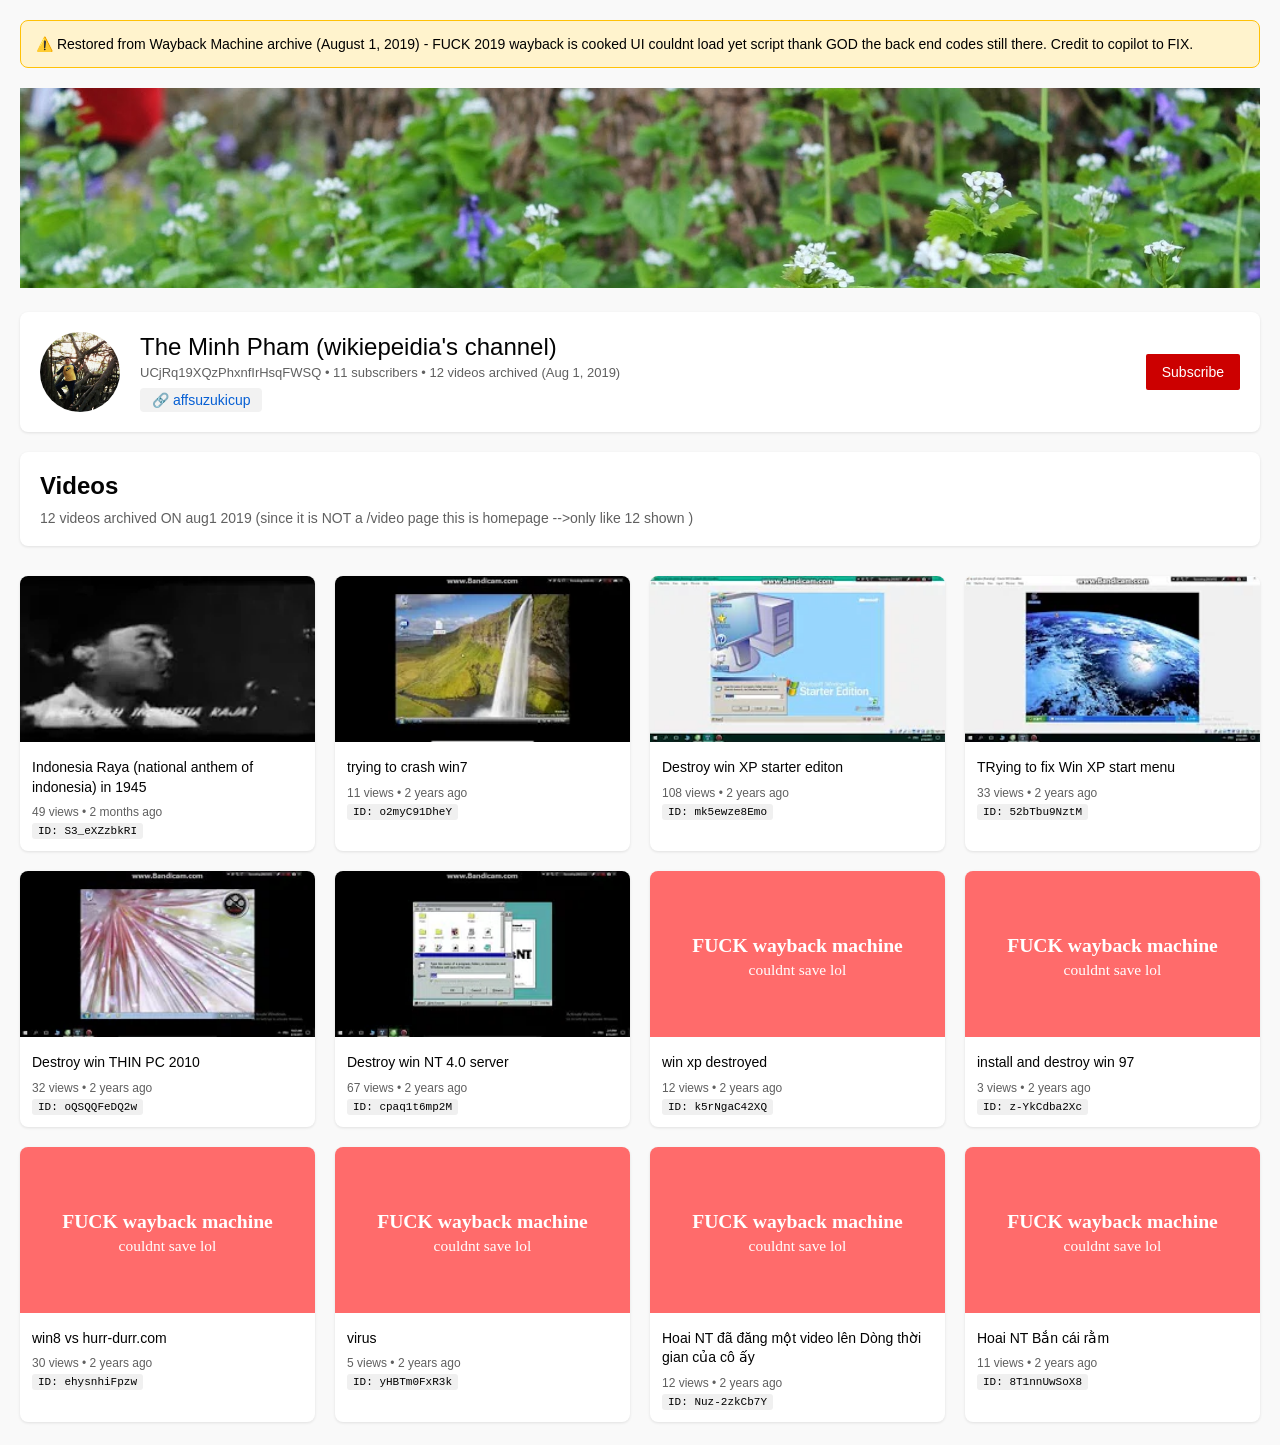
==== index.html @ 6a43271a "ARCHIVe my channel" ====
<!DOCTYPE html>
<html lang="en">

<head>
    <meta charset="UTF-8">
    <meta name="viewport" content="width=device-width, initial-scale=1.0">
    <title>The Minh Pham - Videos</title>
    <style>
        * {
            margin: 0;
            padding: 0;
            box-sizing: border-box;
        }

        body {
            font-family: 'Roboto', Arial, sans-serif;
            background-color: #f9f9f9;
            padding: 20px;
        }

        .header {
            background: #fff;
            padding: 20px;
            margin-bottom: 30px;
            border-radius: 8px;
            box-shadow: 0 1px 3px rgba(0, 0, 0, 0.1);
        }

        h1 {
            color: #030303;
            font-size: 24px;
            margin-bottom: 10px;
        }

        .info {
            color: #606060;
            font-size: 14px;
        }

        .videos-grid {
            display: grid;
            grid-template-columns: repeat(auto-fill, minmax(280px, 1fr));
            gap: 20px;
            max-width: 1800px;
        }

        .video-card {
            background: #fff;
            border-radius: 8px;
            overflow: hidden;
            box-shadow: 0 1px 3px rgba(0, 0, 0, 0.1);
            transition: transform 0.2s, box-shadow 0.2s;
            text-decoration: none;
            color: inherit;
            display: block;
        }

        .video-card:hover {
            transform: translateY(-4px);
            box-shadow: 0 4px 12px rgba(0, 0, 0, 0.15);
        }

        .thumbnail {
            width: 100%;
            aspect-ratio: 16/9;
            object-fit: cover;
            background: #f0f0f0;
        }

        .video-info {
            padding: 12px;
        }

        .video-title {
            font-size: 14px;
            font-weight: 500;
            color: #030303;
            margin-bottom: 8px;
            line-height: 1.4;
            display: -webkit-box;
            -webkit-line-clamp: 2;
            line-clamp: 2;
            -webkit-box-orient: vertical;
            overflow: hidden;
        }

        .video-meta {
            font-size: 12px;
            color: #606060;
        }

        .video-id {
            font-family: monospace;
            background: #f0f0f0;
            padding: 2px 6px;
            border-radius: 3px;
            font-size: 11px;
            display: inline-block;
            margin-top: 4px;
        }

        .restored-notice {
            background: #fff3cd;
            border: 1px solid #ffc107;
            padding: 15px;
            margin-bottom: 20px;
            border-radius: 8px;
            font-size: 14px;
        }

        .channel-banner {
            width: 100%;
            height: 200px;
            object-fit: cover;
            background: #e0e0e0;
            margin-bottom: 20px;
        }

        .channel-header {
            background: #fff;
            padding: 20px;
            margin-bottom: 20px;
            border-radius: 8px;
            box-shadow: 0 1px 3px rgba(0, 0, 0, 0.1);
            display: flex;
            align-items: center;
            gap: 20px;
        }

        .channel-avatar {
            width: 80px;
            height: 80px;
            border-radius: 50%;
            object-fit: cover;
            flex-shrink: 0;
        }

        .channel-info {
            flex: 1;
        }

        .channel-title {
            font-size: 24px;
            font-weight: 500;
            color: #030303;
            margin-bottom: 4px;
        }

        .channel-stats {
            color: #606060;
            font-size: 13px;
            margin-bottom: 8px;
        }

        .header-links {
            display: flex;
            gap: 12px;
            margin-top: 8px;
        }

        .header-link {
            color: #065fd4;
            text-decoration: none;
            font-size: 14px;
            font-weight: 500;
            padding: 4px 12px;
            background: #f2f2f2;
            border-radius: 4px;
            transition: background 0.2s;
        }

        .header-link:hover {
            background: #e5e5e5;
        }

        .subscribe-btn {
            background: #cc0000;
            color: white;
            border: none;
            padding: 10px 16px;
            border-radius: 2px;
            font-size: 14px;
            font-weight: 500;
            cursor: pointer;
            transition: background 0.2s;
            flex-shrink: 0;
        }

        .subscribe-btn:hover {
            background: #a80000;
        }

        @media (max-width: 768px) {
            .channel-header {
                flex-direction: column;
                align-items: flex-start;
            }

            .channel-banner {
                height: 100px;
            }

            .channel-avatar {
                width: 60px;
                height: 60px;
            }
        }
    </style>
    <script>
        function handleImageError(img, videoId) {
            // First fallback: try local images folder
            if (!img.dataset.triedLocal) {
                img.dataset.triedLocal = "true";
                img.src = "images/" + videoId + ".webp";
            } else {
                // Second fallback: show custom message
                img.src = "data:image/svg+xml,%3Csvg xmlns='http://www.w3.org/2000/svg' width='210' height='118'%3E%3Crect fill='%23ff6b6b' width='210' height='118'/%3E%3Ctext x='50%25' y='45%25' text-anchor='middle' dy='.3em' fill='white' font-weight='bold' font-size='14'%3EFUCK wayback machine%3C/text%3E%3Ctext x='50%25' y='60%25' text-anchor='middle' dy='.3em' fill='white' font-size='11'%3Ecouldnt save lol%3C/text%3E%3C/svg%3E";
            }
        }

        function handleBannerError(img) {
            // First fallback: try local photo folder
            if (!img.dataset.triedLocal) {
                img.dataset.triedLocal = "true";
                img.src = "images/big banner.jpg";
            } else if (!img.dataset.triedSecondLocal) {
                // Second fallback: try another local image
                img.dataset.triedSecondLocal = "true";
                img.src = "images/channels4_banner.jpg";
            } else {
                // Final fallback: hide banner
                img.style.display = 'none';
            }
        }

        function handleAvatarError(img) {
            // First fallback: try local favicon
            if (!img.dataset.triedLocal) {
                img.dataset.triedLocal = "true";
                img.src = "images/avatar.jpg";
            } else {
                // Second fallback: custom TP icon
                img.src = "data:image/svg+xml,%3Csvg xmlns='http://www.w3.org/2000/svg' width='80' height='80'%3E%3Crect fill='%23065fd4' width='80' height='80'/%3E%3Ctext x='50%25' y='50%25' text-anchor='middle' dy='.3em' fill='white' font-size='30' font-weight='bold'%3ETP%3C/text%3E%3C/svg%3E";
            }
        }
    </script>
</head>

<body>
    <div class="restored-notice">
        ⚠️ Restored from Wayback Machine archive (August 1, 2019) - FUCK 2019 wayback is cooked UI couldnt load yet
        script thank GOD the back end codes still there. Credit to copilot to FIX.
    </div>

    <!-- Channel Banner -->
    <img src="https://web.archive.org/web/20190801081144/https://yt3.ggpht.com/xvxUcl0QbY0bDn0hGd9I5rPdi3x2jSR_VJ6Xz92QYF99Jb4cys_6MP7HbysIWtqmYCe2fXUx9A=w2560-fcrop64=1,00005a57ffffa5a8-k-c0xffffffff-no-nd-rj"
        alt="Channel Banner" class="channel-banner" onerror="handleBannerError(this)">

    <!-- Channel Header -->
    <div class="channel-header">
        <img src="https://web.archive.org/web/20190801081144/https://yt3.ggpht.com/a/AGF-l79jeAtfo0l4ibN49RaYTy5CCcP3D6AbBgt9VQ=s288-c-k-c0xffffffff-no-rj-mo"
            alt="The Minh Pham" class="channel-avatar" onerror="handleAvatarError(this)">

        <div class="channel-info">
            <div class="channel-title">The Minh Pham (wikiepeidia's channel)</div>
            <div class="channel-stats">
                UCjRq19XQzPhxnfIrHsqFWSQ • 11 subscribers • 12 videos archived (Aug 1, 2019)
            </div>
            <div class="header-links">
                <a href="http://affsuzukicup.com" class="header-link" target="_blank" rel="noopener">🔗 affsuzukicup</a>
            </div>
        </div>

        <button class="subscribe-btn"
            onclick="if(confirm('This is an archived channel from 2019. Subscribe feature is not available.\n\nWould you like to subscribe to my main channel now?')){window.open('https://www.youtube.com/@wikiepeidia','_blank');}">
            Subscribe
        </button>
    </div>

    <div class="header">
        <h1>Videos</h1>
        <div class="info">
            12 videos archived ON aug1 2019 (since it is NOT a /video page this is homepage -->only like 12 shown )
        </div>
    </div>

    <div class="videos-grid">
        <a href="https://www.youtube.com/watch?v=S3_eXZzbkRI" class="video-card" target="_blank" rel="noopener">
            <img src="https://web.archive.org/web/20190801081144/https://i.ytimg.com/vi/S3_eXZzbkRI/hqdefault.jpg?sqp=-oaymwEZCPYBEIoBSFXyq4qpAwsIARUAAIhCGAFwAQ==&rs=AOn4CLDe87PcjytlBNFTPPZRhqmg0u_yBA"
                alt="Indonesia Raya (national anthem of indonesia) in 1945" class="thumbnail"
                onerror="handleImageError(this, 'S3_eXZzbkRI')">
            <div class="video-info">
                <div class="video-title">Indonesia Raya (national anthem of indonesia) in 1945</div>
                <div class="video-meta">
                    49 views • 2 months ago
                </div>
                <div class="video-id">ID: S3_eXZzbkRI</div>
            </div>
        </a>
        <a href="https://www.youtube.com/watch?v=o2myC91DheY" class="video-card" target="_blank" rel="noopener">
            <img src="https://web.archive.org/web/20190801081144/https://i.ytimg.com/vi/o2myC91DheY/hqdefault.jpg?sqp=-oaymwEZCPYBEIoBSFXyq4qpAwsIARUAAIhCGAFwAQ==&rs=AOn4CLAtP_VkkjEnt6TiVaERyw6RiyDBRw"
                alt="trying to crash win7" class="thumbnail" onerror="handleImageError(this, 'o2myC91DheY')">
            <div class="video-info">
                <div class="video-title">trying to crash win7</div>
                <div class="video-meta">
                    11 views • 2 years ago
                </div>
                <div class="video-id">ID: o2myC91DheY</div>
            </div>
        </a>
        <a href="https://www.youtube.com/watch?v=mk5ewze8Emo" class="video-card" target="_blank" rel="noopener">
            <img src="https://web.archive.org/web/20190801081144/https://i.ytimg.com/vi/mk5ewze8Emo/hqdefault.jpg?sqp=-oaymwEZCPYBEIoBSFXyq4qpAwsIARUAAIhCGAFwAQ==&rs=AOn4CLAb-V8wt2D_wa9aYcam84GCObgQ2Q"
                alt="Destroy win XP starter editon" class="thumbnail" onerror="handleImageError(this, 'mk5ewze8Emo')">
            <div class="video-info">
                <div class="video-title">Destroy win XP starter editon</div>
                <div class="video-meta">
                    108 views • 2 years ago
                </div>
                <div class="video-id">ID: mk5ewze8Emo</div>
            </div>
        </a>
        <a href="https://www.youtube.com/watch?v=52bTbu9NztM" class="video-card" target="_blank" rel="noopener">
            <img src="https://web.archive.org/web/20190801081144/https://i.ytimg.com/vi/52bTbu9NztM/hqdefault.jpg?sqp=-oaymwEZCPYBEIoBSFXyq4qpAwsIARUAAIhCGAFwAQ==&rs=AOn4CLAJuB7r7BBz-Uw7QHX5ybwR5fAShg"
                alt="TRying to fix Win XP start menu" class="thumbnail" onerror="handleImageError(this, '52bTbu9NztM')">
            <div class="video-info">
                <div class="video-title">TRying to fix Win XP start menu</div>
                <div class="video-meta">
                    33 views • 2 years ago
                </div>
                <div class="video-id">ID: 52bTbu9NztM</div>
            </div>
        </a>
        <a href="https://www.youtube.com/watch?v=oQSQQFeDQ2w" class="video-card" target="_blank" rel="noopener">
            <img src="https://web.archive.org/web/20190801081144/https://i.ytimg.com/vi/oQSQQFeDQ2w/hqdefault.jpg?sqp=-oaymwEZCPYBEIoBSFXyq4qpAwsIARUAAIhCGAFwAQ==&rs=AOn4CLAzsXeigBEaDkvhj9aLxvNTZsQMBw"
                alt="Destroy win THIN PC 2010" class="thumbnail" onerror="handleImageError(this, 'oQSQQFeDQ2w')">
            <div class="video-info">
                <div class="video-title">Destroy win THIN PC 2010</div>
                <div class="video-meta">
                    32 views • 2 years ago
                </div>
                <div class="video-id">ID: oQSQQFeDQ2w</div>
            </div>
        </a>
        <a href="https://www.youtube.com/watch?v=cpaq1t6mp2M" class="video-card" target="_blank" rel="noopener">
            <img src="https://web.archive.org/web/20190801081144/https://i.ytimg.com/vi/cpaq1t6mp2M/hqdefault.jpg?sqp=-oaymwEZCPYBEIoBSFXyq4qpAwsIARUAAIhCGAFwAQ==&rs=AOn4CLCJI-g3m7oSYXuwfCORBHXd6vctxg"
                alt="Destroy win NT 4.0 server" class="thumbnail" onerror="handleImageError(this, 'cpaq1t6mp2M')">
            <div class="video-info">
                <div class="video-title">Destroy win NT 4.0 server</div>
                <div class="video-meta">
                    67 views • 2 years ago
                </div>
                <div class="video-id">ID: cpaq1t6mp2M</div>
            </div>
        </a>
        <a href="https://www.youtube.com/watch?v=k5rNgaC42XQ" class="video-card" target="_blank" rel="noopener">
            <img src="https://web.archive.org/web/20190801081144/https://i.ytimg.com/vi/k5rNgaC42XQ/hqdefault.jpg?sqp=-oaymwEYCKgBEF5IVfKriqkDCwgBFQAAiEIYAXAB&rs=AOn4CLDF32oE232BSDYlJYI6yf5Kd7iaIQ"
                alt="win xp destroyed" class="thumbnail" onerror="handleImageError(this, 'k5rNgaC42XQ')">
            <div class="video-info">
                <div class="video-title">win xp destroyed</div>
                <div class="video-meta">
                    12 views • 2 years ago
                </div>
                <div class="video-id">ID: k5rNgaC42XQ</div>
            </div>
        </a>
        <a href="https://www.youtube.com/watch?v=z-YkCdba2Xc" class="video-card" target="_blank" rel="noopener">
            <img src="https://web.archive.org/web/20190801081144/https://i.ytimg.com/vi/z-YkCdba2Xc/hqdefault.jpg?sqp=-oaymwEYCKgBEF5IVfKriqkDCwgBFQAAiEIYAXAB&rs=AOn4CLDNzzP4lYyQrcDZ6eUeY8znLyBTuw"
                alt="install and destroy win 97" class="thumbnail" onerror="handleImageError(this, 'z-YkCdba2Xc')">
            <div class="video-info">
                <div class="video-title">install and destroy win 97</div>
                <div class="video-meta">
                    3 views • 2 years ago
                </div>
                <div class="video-id">ID: z-YkCdba2Xc</div>
            </div>
        </a>
        <a href="https://www.youtube.com/watch?v=ehysnhiFpzw" class="video-card" target="_blank" rel="noopener">
            <img src="https://web.archive.org/web/20190801081144/https://i.ytimg.com/vi/ehysnhiFpzw/hqdefault.jpg?sqp=-oaymwEYCKgBEF5IVfKriqkDCwgBFQAAiEIYAXAB&rs=AOn4CLAsej1vK5A_4Ybn-ZOi7qx1B3Svjg"
                alt="win8 vs hurr-durr.com" class="thumbnail" onerror="handleImageError(this, 'ehysnhiFpzw')">
            <div class="video-info">
                <div class="video-title">win8 vs hurr-durr.com</div>
                <div class="video-meta">
                    30 views • 2 years ago
                </div>
                <div class="video-id">ID: ehysnhiFpzw</div>
            </div>
        </a>
        <a href="https://www.youtube.com/watch?v=yHBTm0FxR3k" class="video-card" target="_blank" rel="noopener">
            <img src="https://web.archive.org/web/20190801081144/https://i.ytimg.com/vi/yHBTm0FxR3k/hqdefault.jpg?sqp=-oaymwEYCKgBEF5IVfKriqkDCwgBFQAAiEIYAXAB&rs=AOn4CLDEWYmNxb50nzJV12y1t0cwvzPoXQ"
                alt="virus" class="thumbnail" onerror="handleImageError(this, 'yHBTm0FxR3k')">
            <div class="video-info">
                <div class="video-title">virus</div>
                <div class="video-meta">
                    5 views • 2 years ago
                </div>
                <div class="video-id">ID: yHBTm0FxR3k</div>
            </div>
        </a>
        <a href="https://www.youtube.com/watch?v=Nuz-2zkCb7Y" class="video-card" target="_blank" rel="noopener">
            <img src="https://web.archive.org/web/20190801081144/https://i.ytimg.com/vi/Nuz-2zkCb7Y/hqdefault.jpg?sqp=-oaymwEYCKgBEF5IVfKriqkDCwgBFQAAiEIYAXAB&rs=AOn4CLDZtGzzAh3WpkTOVQamvRAHU1azdQ"
                alt="Hoai NT   đã đăng một video lên Dòng thời gian của cô ấy" class="thumbnail"
                onerror="handleImageError(this, 'Nuz-2zkCb7Y')">
            <div class="video-info">
                <div class="video-title">Hoai NT đã đăng một video lên Dòng thời gian của cô ấy</div>
                <div class="video-meta">
                    12 views • 2 years ago
                </div>
                <div class="video-id">ID: Nuz-2zkCb7Y</div>
            </div>
        </a>
        <a href="https://www.youtube.com/watch?v=8T1nnUwSoX8" class="video-card" target="_blank" rel="noopener">
            <img src="https://web.archive.org/web/20190801081144/https://i.ytimg.com/vi/8T1nnUwSoX8/hqdefault.jpg?sqp=-oaymwEYCKgBEF5IVfKriqkDCwgBFQAAiEIYAXAB&rs=AOn4CLD3LDfzfp3o1CfORUG19wB6YR0JYA"
                alt="Hoai NT   Bắn cái rằm" class="thumbnail" onerror="handleImageError(this, '8T1nnUwSoX8')">
            <div class="video-info">
                <div class="video-title">Hoai NT Bắn cái rằm</div>
                <div class="video-meta">
                    11 views • 2 years ago
                </div>
                <div class="video-id">ID: 8T1nnUwSoX8</div>
            </div>
        </a>
    </div>
</body>

</html>
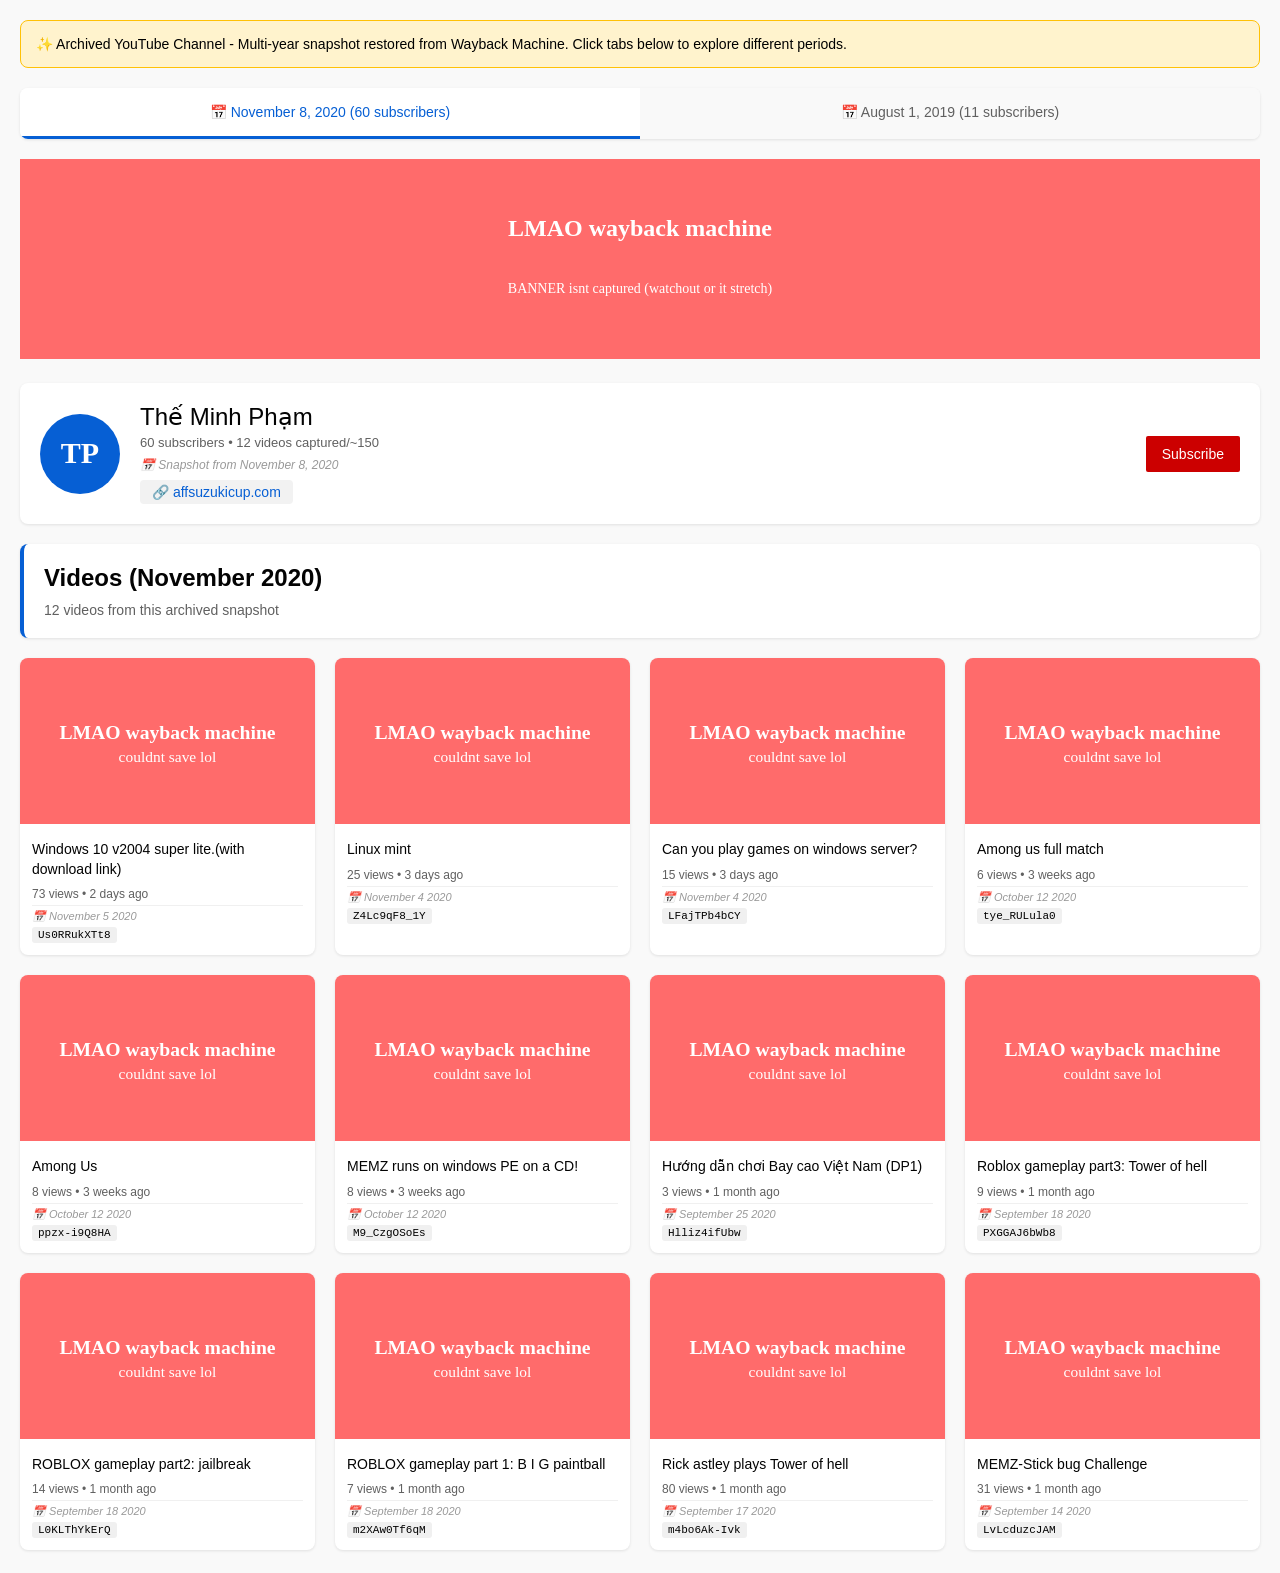
==== commit 43f62b65: "NEWASS!" ====
--- a/index.html
+++ b/index.html
@@ -89,6 +89,15 @@
             color: #606060;
         }
 
+        .video-estimated-date {
+            font-size: 11px;
+            color: #999;
+            font-style: italic;
+            margin-top: 4px;
+            padding-top: 4px;
+            border-top: 1px solid #f0f0f0;
+        }
+
         .video-id {
             font-family: monospace;
             background: #f0f0f0;
@@ -190,6 +199,77 @@
             background: #a80000;
         }
 
+        .archive-date {
+            color: #999;
+            font-size: 12px;
+            font-style: italic;
+            margin-top: 4px;
+        }
+
+        .section-tabs {
+            display: flex;
+            gap: 0;
+            margin-bottom: 20px;
+            background: #fff;
+            border-radius: 8px;
+            overflow: hidden;
+            box-shadow: 0 1px 3px rgba(0, 0, 0, 0.1);
+        }
+
+        .section-tab {
+            flex: 1;
+            padding: 16px;
+            text-align: center;
+            font-size: 14px;
+            font-weight: 500;
+            color: #606060;
+            background: #f9f9f9;
+            border: none;
+            cursor: pointer;
+            transition: all 0.3s;
+            border-bottom: 3px solid transparent;
+        }
+
+        .section-tab.active {
+            color: #065fd4;
+            background: #fff;
+            border-bottom: 3px solid #065fd4;
+        }
+
+        .section-tab:hover {
+            background: #f0f0f0;
+        }
+
+        .section-content {
+            display: none;
+        }
+
+        .section-content.active {
+            display: block;
+            animation: fadeIn 0.3s;
+        }
+
+        @keyframes fadeIn {
+            from {
+                opacity: 0;
+                transform: translateY(10px);
+            }
+
+            to {
+                opacity: 1;
+                transform: translateY(0);
+            }
+        }
+
+        .section-header {
+            background: #fff;
+            padding: 20px;
+            margin-bottom: 20px;
+            border-radius: 8px;
+            box-shadow: 0 1px 3px rgba(0, 0, 0, 0.1);
+            border-left: 4px solid #065fd4;
+        }
+
         @media (max-width: 768px) {
             .channel-header {
                 flex-direction: column;
@@ -203,6 +283,20 @@
             .channel-avatar {
                 width: 60px;
                 height: 60px;
+            }
+
+            .section-tabs {
+                flex-direction: column;
+            }
+
+            .section-tab {
+                border-bottom: none;
+                border-left: 3px solid transparent;
+            }
+
+            .section-tab.active {
+                border-bottom: none;
+                border-left: 3px solid #065fd4;
             }
         }
     </style>
@@ -212,9 +306,13 @@
             if (!img.dataset.triedLocal) {
                 img.dataset.triedLocal = "true";
                 img.src = "images/" + videoId + ".webp";
+            } else if (!img.dataset.triedPhotoFolder) {
+                // Second fallback: try photo folder
+                img.dataset.triedPhotoFolder = "true";
+                img.src = "photo/" + videoId + ".jpg";
             } else {
-                // Second fallback: show custom message
-                img.src = "data:image/svg+xml,%3Csvg xmlns='http://www.w3.org/2000/svg' width='210' height='118'%3E%3Crect fill='%23ff6b6b' width='210' height='118'/%3E%3Ctext x='50%25' y='45%25' text-anchor='middle' dy='.3em' fill='white' font-weight='bold' font-size='14'%3EFUCK wayback machine%3C/text%3E%3Ctext x='50%25' y='60%25' text-anchor='middle' dy='.3em' fill='white' font-size='11'%3Ecouldnt save lol%3C/text%3E%3C/svg%3E";
+                // Third fallback: show custom message
+                img.src = "data:image/svg+xml,%3Csvg xmlns='http://www.w3.org/2000/svg' width='210' height='118'%3E%3Crect fill='%23ff6b6b' width='210' height='118'/%3E%3Ctext x='50%25' y='45%25' text-anchor='middle' dy='.3em' fill='white' font-weight='bold' font-size='14'%3ELMAO wayback machine%3C/text%3E%3Ctext x='50%25' y='60%25' text-anchor='middle' dy='.3em' fill='white' font-size='11'%3Ecouldnt save lol%3C/text%3E%3C/svg%3E";
             }
         }
 
@@ -222,203 +320,466 @@
             // First fallback: try local photo folder
             if (!img.dataset.triedLocal) {
                 img.dataset.triedLocal = "true";
-                img.src = "images/big banner.jpg";
+                img.src = "photo/PhotoGrid_1580030426532.jpg";
             } else if (!img.dataset.triedSecondLocal) {
                 // Second fallback: try another local image
                 img.dataset.triedSecondLocal = "true";
-                img.src = "images/channels4_banner.jpg";
+                img.src = "photo/RobloxScreenShot20250121_141949984.png";
             } else {
                 // Final fallback: hide banner
                 img.style.display = 'none';
             }
         }
 
-        function handleAvatarError(img) {
-            // First fallback: try local favicon
+        function handleAvatarError(img, fallbackPath) {
+            // First fallback: try specified fallback path
             if (!img.dataset.triedLocal) {
                 img.dataset.triedLocal = "true";
-                img.src = "images/avatar.jpg";
+                img.src = fallbackPath || "photo/favicon.ico";
             } else {
                 // Second fallback: custom TP icon
                 img.src = "data:image/svg+xml,%3Csvg xmlns='http://www.w3.org/2000/svg' width='80' height='80'%3E%3Crect fill='%23065fd4' width='80' height='80'/%3E%3Ctext x='50%25' y='50%25' text-anchor='middle' dy='.3em' fill='white' font-size='30' font-weight='bold'%3ETP%3C/text%3E%3C/svg%3E";
             }
         }
+
+        function switchSection(sectionName) {
+            // Hide all sections
+            const sections = document.querySelectorAll('.section-content');
+            sections.forEach(s => s.classList.remove('active'));
+
+            // Remove active from all tabs
+            const tabs = document.querySelectorAll('.section-tab');
+            tabs.forEach(t => t.classList.remove('active'));
+
+            // Show selected section
+            const section = document.getElementById(sectionName);
+            if (section) {
+                section.classList.add('active');
+            }
+
+            // Mark tab as active
+            const tab = document.querySelector(`[data-section="${sectionName}"]`);
+            if (tab) {
+                tab.classList.add('active');
+            }
+
+            // Save preference
+            localStorage.setItem('selectedSection', sectionName);
+        }
+
+        // Initialize on page load
+        document.addEventListener('DOMContentLoaded', function () {
+            const saved = localStorage.getItem('selectedSection') || '2020';
+            switchSection(saved);
+        });
+
+        function handleVideoClick(e) {
+            e.preventDefault();
+
+            // Get the video ID from the parent card's video-id element
+            const videoCard = e.target.closest('.video-card');
+            const videoIdElement = videoCard.querySelector('.video-id');
+            const videoId = videoIdElement ? videoIdElement.textContent.trim().replace(/^ID:\s*/, '') : '';
+
+            // Remade videos mapping
+            const remadeVideos = {
+                'Us0RRukXTt8': 'https://youtu.be/zNa4fspDVIY',
+                'Z4Lc9qF8_1Y': 'https://youtu.be/y8gjr5AUDLg',
+                'LFajTPb4bCY': 'https://youtu.be/3U2h8a2jKrU',
+                'M9_CzgOSoEs': 'https://youtu.be/GwaCnirgHP0',
+                'm4bo6Ak-Ivk': 'https://youtu.be/Oq9DNc8KbOQ',
+                'tye_RULula0': 'https://youtu.be/UKEDLzXpMfQ',
+            };
+
+            // Archived videos mapping
+            const archivedVideos = {
+                'PXGGAJ6bWb8': 'https://youtu.be/nLwKkjmJqr4',
+                'L0KLThYkErQ': 'https://youtu.be/2zv-8GLCRg0'
+            };
+
+            // Wikipedia ripped videos mapping
+            const wikipediaRipped = {
+                'S3_eXZzbkRI': 'https://vi.wikipedia.org/wiki/T%E1%BA%ADp_tin:Indonesia_Raya_1945.ogv'
+            };
+
+            // Scratch project videos mapping
+            const scratchProjects = {
+                'Hlliz4ifUbw': 'https://scratch.mit.edu/projects/427351485/'
+            };
+
+            // Check if this is a Wikipedia ripped video
+            if (wikipediaRipped[videoId]) {
+                if (confirm('📚 This video is RIPPED of Wikipedia lmao!\n\nWould you like to watch it?')) {
+                    window.open(wikipediaRipped[videoId], '_blank');
+                }
+            } else if (scratchProjects[videoId]) {
+                // Check if this is a Scratch project
+                if (confirm('🎮 This video is not archived, but the project is online on Scratch!\n\nWould you like to test it?')) {
+                    window.open(scratchProjects[videoId], '_blank');
+                }
+            } else if (archivedVideos[videoId]) {
+                // Check if this video is archived
+                if (confirm('📺 This video IS ARCHIVED!\n\nWould you like to watch it?')) {
+                    window.open(archivedVideos[videoId], '_blank');
+                }
+            } else if (remadeVideos[videoId]) {
+                // Check if this video has a remake
+                if (confirm('✅ This video is REMADE!\n\nWould you like to watch it?')) {
+                    window.open(remadeVideos[videoId], '_blank');
+                }
+            } else {
+                // Default message for non-remade videos
+                if (confirm('🚫 This video is NOT ARCHIVED\n\nWould you like to see possible remakes in my REMAKE-OLD-VID channel?')) {
+                    window.open('https://www.youtube.com/@ptm2409temp', '_blank');
+                }
+            }
+            return false;
+        }
     </script>
 </head>
 
 <body>
     <div class="restored-notice">
-        ⚠️ Restored from Wayback Machine archive (August 1, 2019) - FUCK 2019 wayback is cooked UI couldnt load yet
-        script thank GOD the back end codes still there. Credit to copilot to FIX.
+        ✨ Archived YouTube Channel - Multi-year snapshot restored from Wayback Machine. Click tabs below to explore
+        different periods.
     </div>
 
-    <!-- Channel Banner -->
-    <img src="https://web.archive.org/web/20190801081144/https://yt3.ggpht.com/xvxUcl0QbY0bDn0hGd9I5rPdi3x2jSR_VJ6Xz92QYF99Jb4cys_6MP7HbysIWtqmYCe2fXUx9A=w2560-fcrop64=1,00005a57ffffa5a8-k-c0xffffffff-no-nd-rj"
-        alt="Channel Banner" class="channel-banner" onerror="handleBannerError(this)">
-
-    <!-- Channel Header -->
-    <div class="channel-header">
-        <img src="https://web.archive.org/web/20190801081144/https://yt3.ggpht.com/a/AGF-l79jeAtfo0l4ibN49RaYTy5CCcP3D6AbBgt9VQ=s288-c-k-c0xffffffff-no-rj-mo"
-            alt="The Minh Pham" class="channel-avatar" onerror="handleAvatarError(this)">
-
-        <div class="channel-info">
-            <div class="channel-title">The Minh Pham (wikiepeidia's channel)</div>
-            <div class="channel-stats">
-                UCjRq19XQzPhxnfIrHsqFWSQ • 11 subscribers • 12 videos archived (Aug 1, 2019)
-            </div>
-            <div class="header-links">
-                <a href="http://affsuzukicup.com" class="header-link" target="_blank" rel="noopener">🔗 affsuzukicup</a>
-            </div>
-        </div>
-
-        <button class="subscribe-btn"
-            onclick="if(confirm('This is an archived channel from 2019. Subscribe feature is not available.\n\nWould you like to subscribe to my main channel now?')){window.open('https://www.youtube.com/@wikiepeidia','_blank');}">
-            Subscribe
+    <!-- Section Tabs -->
+    <div class="section-tabs">
+        <button class="section-tab active" data-section="2020" onclick="switchSection('2020')">
+            📅 November 8, 2020 (60 subscribers)
+        </button>
+        <button class="section-tab" data-section="2019" onclick="switchSection('2019')">
+            📅 August 1, 2019 (11 subscribers)
         </button>
     </div>
 
-    <div class="header">
-        <h1>Videos</h1>
-        <div class="info">
-            12 videos archived ON aug1 2019 (since it is NOT a /video page this is homepage -->only like 12 shown )
+    <!-- 2020 SECTION -->
+    <div id="2020" class="section-content active">
+        <!-- Channel Banner -->
+        <img src="data:image/svg+xml,%3Csvg xmlns='http://www.w3.org/2000/svg' width='1280' height='200'%3E%3Crect fill='%23ff6b6b' width='1280' height='200'/%3E%3Ctext x='50%25' y='35%25' text-anchor='middle' dy='.3em' fill='white' font-weight='bold' font-size='24'%3ELMAO wayback machine%3C/text%3E%3Ctext x='50%25' y='65%25' text-anchor='middle' dy='.3em' fill='white' font-size='14'%3EBANNER isnt captured (watchout or it stretch)%3C/text%3E%3C/svg%3E"
+            alt="Channel Banner 2020" class="channel-banner" onerror="handleBannerError(this)">
+
+        <!-- Channel Header -->
+        <div class="channel-header">
+            <img src="https://web.archive.org/web/20240414084945/https://yt3.ggpht.com/a/AATXAJwoEwhs652KftmSGKJRZlWGNX9T6MlzTXoWbsb-=s88-c-k-c0x00ffffff-no-rj"
+                alt="Thế Minh Phạm" class="channel-avatar"
+                onerror="handleAvatarError(this, 'photo/nov82020avatar.jpg')">
+
+            <div class="channel-info">
+                <div class="channel-title">Thế Minh Phạm</div>
+                <div class="channel-stats">
+                    60 subscribers • 12 videos captured/~150
+                </div>
+                <div class="archive-date">📅 Snapshot from November 8, 2020</div>
+                <div class="header-links">
+                    <a href="http://affsuzukicup.com" class="header-link" target="_blank" rel="noopener">🔗
+                        affsuzukicup.com</a>
+                </div>
+            </div>
+
+            <button class="subscribe-btn"
+                onclick="if(confirm('This is an archived channel from 2020. Subscribe feature is not available.\n\nWould you like to subscribe to the main channel?')){window.open('https://www.youtube.com/@wikiepeidia','_blank');}">
+                Subscribe
+            </button>
+        </div>
+
+        <div class="section-header">
+            <h1>Videos (November 2020)</h1>
+            <div class="info">12 videos from this archived snapshot</div>
+        </div>
+
+        <div class="videos-grid">
+            <a href="#" class="video-card" onclick="return handleVideoClick(event)">
+                <img src="data:image/svg+xml,%3Csvg xmlns='http://www.w3.org/2000/svg' width='210' height='118'%3E%3Crect fill='%23ff6b6b' width='210' height='118'/%3E%3Ctext x='50%25' y='45%25' text-anchor='middle' dy='.3em' fill='white' font-weight='bold' font-size='14'%3ELMAO wayback machine%3C/text%3E%3Ctext x='50%25' y='60%25' text-anchor='middle' dy='.3em' fill='white' font-size='11'%3Ecouldnt save lol%3C/text%3E%3C/svg%3E"
+                    alt="Windows 10 v2004 super lite" class="thumbnail" onerror="handleImageError(this, 'Us0RRukXTt8')">
+                <div class="video-info">
+                    <div class="video-title">Windows 10 v2004 super lite.(with download link)</div>
+                    <div class="video-meta">73 views • 2 days ago</div>
+                    <div class="video-estimated-date">📅 November 5 2020</div>
+                    <div class="video-id">Us0RRukXTt8</div>
+                </div>
+            </a>
+            <a href="#" class="video-card" onclick="return handleVideoClick(event)">
+                <img src="data:image/svg+xml,%3Csvg xmlns='http://www.w3.org/2000/svg' width='210' height='118'%3E%3Crect fill='%23ff6b6b' width='210' height='118'/%3E%3Ctext x='50%25' y='45%25' text-anchor='middle' dy='.3em' fill='white' font-weight='bold' font-size='14'%3ELMAO wayback machine%3C/text%3E%3Ctext x='50%25' y='60%25' text-anchor='middle' dy='.3em' fill='white' font-size='11'%3Ecouldnt save lol%3C/text%3E%3C/svg%3E"
+                    alt="Linux mint" class="thumbnail" onerror="handleImageError(this, 'Z4Lc9qF8_1Y')">
+                <div class="video-info">
+                    <div class="video-title">Linux mint</div>
+                    <div class="video-meta">25 views • 3 days ago</div>
+                    <div class="video-estimated-date">📅 November 4 2020</div>
+                    <div class="video-id">Z4Lc9qF8_1Y</div>
+                </div>
+            </a>
+            <a href="#" class="video-card" onclick="return handleVideoClick(event)">
+                <img src="data:image/svg+xml,%3Csvg xmlns='http://www.w3.org/2000/svg' width='210' height='118'%3E%3Crect fill='%23ff6b6b' width='210' height='118'/%3E%3Ctext x='50%25' y='45%25' text-anchor='middle' dy='.3em' fill='white' font-weight='bold' font-size='14'%3ELMAO wayback machine%3C/text%3E%3Ctext x='50%25' y='60%25' text-anchor='middle' dy='.3em' fill='white' font-size='11'%3Ecouldnt save lol%3C/text%3E%3C/svg%3E"
+                    alt="Can you play games on windows server?" class="thumbnail"
+                    onerror="handleImageError(this, 'LFajTPb4bCY')">
+                <div class="video-info">
+                    <div class="video-title">Can you play games on windows server?</div>
+                    <div class="video-meta">15 views • 3 days ago</div>
+                    <div class="video-estimated-date">📅 November 4 2020</div>
+                    <div class="video-id">LFajTPb4bCY</div>
+                </div>
+            </a>
+            <a href="#" class="video-card" onclick="return handleVideoClick(event)">
+                <img src="data:image/svg+xml,%3Csvg xmlns='http://www.w3.org/2000/svg' width='210' height='118'%3E%3Crect fill='%23ff6b6b' width='210' height='118'/%3E%3Ctext x='50%25' y='45%25' text-anchor='middle' dy='.3em' fill='white' font-weight='bold' font-size='14'%3ELMAO wayback machine%3C/text%3E%3Ctext x='50%25' y='60%25' text-anchor='middle' dy='.3em' fill='white' font-size='11'%3Ecouldnt save lol%3C/text%3E%3C/svg%3E"
+                    alt="Among us full match" class="thumbnail" onerror="handleImageError(this, 'tye_RULula0')">
+                <div class="video-info">
+                    <div class="video-title">Among us full match</div>
+                    <div class="video-meta">6 views • 3 weeks ago</div>
+                    <div class="video-estimated-date">📅 October 12 2020</div>
+                    <div class="video-id">tye_RULula0</div>
+                </div>
+            </a>
+            <a href="#" class="video-card" onclick="return handleVideoClick(event)">
+                <img src="data:image/svg+xml,%3Csvg xmlns='http://www.w3.org/2000/svg' width='210' height='118'%3E%3Crect fill='%23ff6b6b' width='210' height='118'/%3E%3Ctext x='50%25' y='45%25' text-anchor='middle' dy='.3em' fill='white' font-weight='bold' font-size='14'%3ELMAO wayback machine%3C/text%3E%3Ctext x='50%25' y='60%25' text-anchor='middle' dy='.3em' fill='white' font-size='11'%3Ecouldnt save lol%3C/text%3E%3C/svg%3E"
+                    alt="Among Us" class="thumbnail" onerror="handleImageError(this, 'ppzx-i9Q8HA')">
+                <div class="video-info">
+                    <div class="video-title">Among Us</div>
+                    <div class="video-meta">8 views • 3 weeks ago</div>
+                    <div class="video-estimated-date">📅 October 12 2020</div>
+                    <div class="video-id">ppzx-i9Q8HA</div>
+                </div>
+            </a>
+            <a href="#" class="video-card" onclick="return handleVideoClick(event)">
+                <img src="data:image/svg+xml,%3Csvg xmlns='http://www.w3.org/2000/svg' width='210' height='118'%3E%3Crect fill='%23ff6b6b' width='210' height='118'/%3E%3Ctext x='50%25' y='45%25' text-anchor='middle' dy='.3em' fill='white' font-weight='bold' font-size='14'%3ELMAO wayback machine%3C/text%3E%3Ctext x='50%25' y='60%25' text-anchor='middle' dy='.3em' fill='white' font-size='11'%3Ecouldnt save lol%3C/text%3E%3C/svg%3E"
+                    alt="MEMZ runs on windows PE on a CD!" class="thumbnail"
+                    onerror="handleImageError(this, 'M9_CzgOSoEs')">
+                <div class="video-info">
+                    <div class="video-title">MEMZ runs on windows PE on a CD!</div>
+                    <div class="video-meta">8 views • 3 weeks ago</div>
+                    <div class="video-estimated-date">📅 October 12 2020</div>
+                    <div class="video-id">M9_CzgOSoEs</div>
+                </div>
+            </a>
+            <a href="#" class="video-card" onclick="return handleVideoClick(event)">
+                <img src="data:image/svg+xml,%3Csvg xmlns='http://www.w3.org/2000/svg' width='210' height='118'%3E%3Crect fill='%23ff6b6b' width='210' height='118'/%3E%3Ctext x='50%25' y='45%25' text-anchor='middle' dy='.3em' fill='white' font-weight='bold' font-size='14'%3ELMAO wayback machine%3C/text%3E%3Ctext x='50%25' y='60%25' text-anchor='middle' dy='.3em' fill='white' font-size='11'%3Ecouldnt save lol%3C/text%3E%3C/svg%3E"
+                    alt="Hướng dẫn chơi Bay cao Việt Nam (DP1)" class="thumbnail"
+                    onerror="handleImageError(this, 'Hlliz4ifUbw')">
+                <div class="video-info">
+                    <div class="video-title">Hướng dẫn chơi Bay cao Việt Nam (DP1)</div>
+                    <div class="video-meta">3 views • 1 month ago</div>
+                    <div class="video-estimated-date">📅 September 25 2020</div>
+                    <div class="video-id">Hlliz4ifUbw</div>
+                </div>
+            </a>
+            <a href="#" class="video-card" onclick="return handleVideoClick(event)">
+                <img src="data:image/svg+xml,%3Csvg xmlns='http://www.w3.org/2000/svg' width='210' height='118'%3E%3Crect fill='%23ff6b6b' width='210' height='118'/%3E%3Ctext x='50%25' y='45%25' text-anchor='middle' dy='.3em' fill='white' font-weight='bold' font-size='14'%3ELMAO wayback machine%3C/text%3E%3Ctext x='50%25' y='60%25' text-anchor='middle' dy='.3em' fill='white' font-size='11'%3Ecouldnt save lol%3C/text%3E%3C/svg%3E"
+                    alt="Roblox gameplay part3: Tower of hell" class="thumbnail"
+                    onerror="handleImageError(this, 'PXGGAJ6bWb8')">
+                <div class="video-info">
+                    <div class="video-title">Roblox gameplay part3: Tower of hell</div>
+                    <div class="video-meta">9 views • 1 month ago</div>
+                    <div class="video-estimated-date">📅 September 18 2020</div>
+                    <div class="video-id">PXGGAJ6bWb8</div>
+                </div>
+            </a>
+            <a href="#" class="video-card" onclick="return handleVideoClick(event)">
+                <img src="data:image/svg+xml,%3Csvg xmlns='http://www.w3.org/2000/svg' width='210' height='118'%3E%3Crect fill='%23ff6b6b' width='210' height='118'/%3E%3Ctext x='50%25' y='45%25' text-anchor='middle' dy='.3em' fill='white' font-weight='bold' font-size='14'%3ELMAO wayback machine%3C/text%3E%3Ctext x='50%25' y='60%25' text-anchor='middle' dy='.3em' fill='white' font-size='11'%3Ecouldnt save lol%3C/text%3E%3C/svg%3E"
+                    alt="ROBLOX gameplay part2: jailbreak" class="thumbnail"
+                    onerror="handleImageError(this, 'L0KLThYkErQ')">
+                <div class="video-info">
+                    <div class="video-title">ROBLOX gameplay part2: jailbreak</div>
+                    <div class="video-meta">14 views • 1 month ago</div>
+                    <div class="video-estimated-date">📅 September 18 2020</div>
+                    <div class="video-id">L0KLThYkErQ</div>
+                </div>
+            </a>
+            <a href="#" class="video-card" onclick="return handleVideoClick(event)">
+                <img src="data:image/svg+xml,%3Csvg xmlns='http://www.w3.org/2000/svg' width='210' height='118'%3E%3Crect fill='%23ff6b6b' width='210' height='118'/%3E%3Ctext x='50%25' y='45%25' text-anchor='middle' dy='.3em' fill='white' font-weight='bold' font-size='14'%3ELMAO wayback machine%3C/text%3E%3Ctext x='50%25' y='60%25' text-anchor='middle' dy='.3em' fill='white' font-size='11'%3Ecouldnt save lol%3C/text%3E%3C/svg%3E"
+                    alt="ROBLOX gameplay part 1: B I G paintball" class="thumbnail"
+                    onerror="handleImageError(this, 'm2XAw0Tf6qM')">
+                <div class="video-info">
+                    <div class="video-title">ROBLOX gameplay part 1: B I G paintball</div>
+                    <div class="video-meta">7 views • 1 month ago</div>
+                    <div class="video-estimated-date">📅 September 18 2020</div>
+                    <div class="video-id">m2XAw0Tf6qM</div>
+                </div>
+            </a>
+            <a href="#" class="video-card" onclick="return handleVideoClick(event)">
+                <img src="data:image/svg+xml,%3Csvg xmlns='http://www.w3.org/2000/svg' width='210' height='118'%3E%3Crect fill='%23ff6b6b' width='210' height='118'/%3E%3Ctext x='50%25' y='45%25' text-anchor='middle' dy='.3em' fill='white' font-weight='bold' font-size='14'%3ELMAO wayback machine%3C/text%3E%3Ctext x='50%25' y='60%25' text-anchor='middle' dy='.3em' fill='white' font-size='11'%3Ecouldnt save lol%3C/text%3E%3C/svg%3E"
+                    alt="Rick astley plays Tower of hell" class="thumbnail"
+                    onerror="handleImageError(this, 'm4bo6Ak-Ivk')">
+                <div class="video-info">
+                    <div class="video-title">Rick astley plays Tower of hell</div>
+                    <div class="video-meta">80 views • 1 month ago</div>
+                    <div class="video-estimated-date">📅 September 17 2020</div>
+                    <div class="video-id">m4bo6Ak-Ivk</div>
+                </div>
+            </a>
+            <a href="#" class="video-card" onclick="return handleVideoClick(event)">
+                <img src="data:image/svg+xml,%3Csvg xmlns='http://www.w3.org/2000/svg' width='210' height='118'%3E%3Crect fill='%23ff6b6b' width='210' height='118'/%3E%3Ctext x='50%25' y='45%25' text-anchor='middle' dy='.3em' fill='white' font-weight='bold' font-size='14'%3ELMAO wayback machine%3C/text%3E%3Ctext x='50%25' y='60%25' text-anchor='middle' dy='.3em' fill='white' font-size='11'%3Ecouldnt save lol%3C/text%3E%3C/svg%3E"
+                    alt="MEMZ-Stick bug Challenge" class="thumbnail" onerror="handleImageError(this, 'LvLcduzcJAM')">
+                <div class="video-info">
+                    <div class="video-title">MEMZ-Stick bug Challenge</div>
+                    <div class="video-meta">31 views • 1 month ago</div>
+                    <div class="video-estimated-date">📅 September 14 2020</div>
+                    <div class="video-id">LvLcduzcJAM</div>
+                </div>
+            </a>
         </div>
     </div>
 
-    <div class="videos-grid">
-        <a href="https://www.youtube.com/watch?v=S3_eXZzbkRI" class="video-card" target="_blank" rel="noopener">
-            <img src="https://web.archive.org/web/20190801081144/https://i.ytimg.com/vi/S3_eXZzbkRI/hqdefault.jpg?sqp=-oaymwEZCPYBEIoBSFXyq4qpAwsIARUAAIhCGAFwAQ==&rs=AOn4CLDe87PcjytlBNFTPPZRhqmg0u_yBA"
-                alt="Indonesia Raya (national anthem of indonesia) in 1945" class="thumbnail"
-                onerror="handleImageError(this, 'S3_eXZzbkRI')">
-            <div class="video-info">
-                <div class="video-title">Indonesia Raya (national anthem of indonesia) in 1945</div>
-                <div class="video-meta">
-                    49 views • 2 months ago
-                </div>
-                <div class="video-id">ID: S3_eXZzbkRI</div>
+    <!-- 2019 SECTION -->
+    <div id="2019" class="section-content">
+        <!-- Channel Banner -->
+        <img src="https://web.archive.org/web/20190801081144/https://yt3.ggpht.com/xvxUcl0QbY0bDn0hGd9I5rPdi3x2jSR_VJ6Xz92QYF99Jb4cys_6MP7HbysIWtqmYCe2fXUx9A=w2560-fcrop64=1,00005a57ffffa5a8-k-c0xffffffff-no-nd-rj"
+            alt="Channel Banner 2019" class="channel-banner" onerror="handleBannerError(this)">
+
+        <!-- Channel Header -->
+        <div class="channel-header">
+            <img src="https://web.archive.org/web/20190801081144/https://yt3.ggpht.com/a/AGF-l79jeAtfo0l4ibN49RaYTy5CCcP3D6AbBgt9VQ=s288-c-k-c0xffffffff-no-rj-mo"
+                alt="The Minh Pham" class="channel-avatar" onerror="handleAvatarError(this, 'photo/favicon.ico')">
+
+            <div class="channel-info">
+                <div class="channel-title">The Minh Pham</div>
+                <div class="channel-stats">
+                    11 subscribers • 12 videos captured/~40
+                </div>
+                <div class="archive-date">📅 Snapshot from August 1, 2019</div>
+                <div class="header-links">
+                    <a href="http://affsuzukicup.com" class="header-link" target="_blank" rel="noopener">🔗
+                        affsuzukicup.com</a>
+                </div>
             </div>
-        </a>
-        <a href="https://www.youtube.com/watch?v=o2myC91DheY" class="video-card" target="_blank" rel="noopener">
-            <img src="https://web.archive.org/web/20190801081144/https://i.ytimg.com/vi/o2myC91DheY/hqdefault.jpg?sqp=-oaymwEZCPYBEIoBSFXyq4qpAwsIARUAAIhCGAFwAQ==&rs=AOn4CLAtP_VkkjEnt6TiVaERyw6RiyDBRw"
-                alt="trying to crash win7" class="thumbnail" onerror="handleImageError(this, 'o2myC91DheY')">
-            <div class="video-info">
-                <div class="video-title">trying to crash win7</div>
-                <div class="video-meta">
-                    11 views • 2 years ago
-                </div>
-                <div class="video-id">ID: o2myC91DheY</div>
-            </div>
-        </a>
-        <a href="https://www.youtube.com/watch?v=mk5ewze8Emo" class="video-card" target="_blank" rel="noopener">
-            <img src="https://web.archive.org/web/20190801081144/https://i.ytimg.com/vi/mk5ewze8Emo/hqdefault.jpg?sqp=-oaymwEZCPYBEIoBSFXyq4qpAwsIARUAAIhCGAFwAQ==&rs=AOn4CLAb-V8wt2D_wa9aYcam84GCObgQ2Q"
-                alt="Destroy win XP starter editon" class="thumbnail" onerror="handleImageError(this, 'mk5ewze8Emo')">
-            <div class="video-info">
-                <div class="video-title">Destroy win XP starter editon</div>
-                <div class="video-meta">
-                    108 views • 2 years ago
-                </div>
-                <div class="video-id">ID: mk5ewze8Emo</div>
-            </div>
-        </a>
-        <a href="https://www.youtube.com/watch?v=52bTbu9NztM" class="video-card" target="_blank" rel="noopener">
-            <img src="https://web.archive.org/web/20190801081144/https://i.ytimg.com/vi/52bTbu9NztM/hqdefault.jpg?sqp=-oaymwEZCPYBEIoBSFXyq4qpAwsIARUAAIhCGAFwAQ==&rs=AOn4CLAJuB7r7BBz-Uw7QHX5ybwR5fAShg"
-                alt="TRying to fix Win XP start menu" class="thumbnail" onerror="handleImageError(this, '52bTbu9NztM')">
-            <div class="video-info">
-                <div class="video-title">TRying to fix Win XP start menu</div>
-                <div class="video-meta">
-                    33 views • 2 years ago
-                </div>
-                <div class="video-id">ID: 52bTbu9NztM</div>
-            </div>
-        </a>
-        <a href="https://www.youtube.com/watch?v=oQSQQFeDQ2w" class="video-card" target="_blank" rel="noopener">
-            <img src="https://web.archive.org/web/20190801081144/https://i.ytimg.com/vi/oQSQQFeDQ2w/hqdefault.jpg?sqp=-oaymwEZCPYBEIoBSFXyq4qpAwsIARUAAIhCGAFwAQ==&rs=AOn4CLAzsXeigBEaDkvhj9aLxvNTZsQMBw"
-                alt="Destroy win THIN PC 2010" class="thumbnail" onerror="handleImageError(this, 'oQSQQFeDQ2w')">
-            <div class="video-info">
-                <div class="video-title">Destroy win THIN PC 2010</div>
-                <div class="video-meta">
-                    32 views • 2 years ago
-                </div>
-                <div class="video-id">ID: oQSQQFeDQ2w</div>
-            </div>
-        </a>
-        <a href="https://www.youtube.com/watch?v=cpaq1t6mp2M" class="video-card" target="_blank" rel="noopener">
-            <img src="https://web.archive.org/web/20190801081144/https://i.ytimg.com/vi/cpaq1t6mp2M/hqdefault.jpg?sqp=-oaymwEZCPYBEIoBSFXyq4qpAwsIARUAAIhCGAFwAQ==&rs=AOn4CLCJI-g3m7oSYXuwfCORBHXd6vctxg"
-                alt="Destroy win NT 4.0 server" class="thumbnail" onerror="handleImageError(this, 'cpaq1t6mp2M')">
-            <div class="video-info">
-                <div class="video-title">Destroy win NT 4.0 server</div>
-                <div class="video-meta">
-                    67 views • 2 years ago
-                </div>
-                <div class="video-id">ID: cpaq1t6mp2M</div>
-            </div>
-        </a>
-        <a href="https://www.youtube.com/watch?v=k5rNgaC42XQ" class="video-card" target="_blank" rel="noopener">
-            <img src="https://web.archive.org/web/20190801081144/https://i.ytimg.com/vi/k5rNgaC42XQ/hqdefault.jpg?sqp=-oaymwEYCKgBEF5IVfKriqkDCwgBFQAAiEIYAXAB&rs=AOn4CLDF32oE232BSDYlJYI6yf5Kd7iaIQ"
-                alt="win xp destroyed" class="thumbnail" onerror="handleImageError(this, 'k5rNgaC42XQ')">
-            <div class="video-info">
-                <div class="video-title">win xp destroyed</div>
-                <div class="video-meta">
-                    12 views • 2 years ago
-                </div>
-                <div class="video-id">ID: k5rNgaC42XQ</div>
-            </div>
-        </a>
-        <a href="https://www.youtube.com/watch?v=z-YkCdba2Xc" class="video-card" target="_blank" rel="noopener">
-            <img src="https://web.archive.org/web/20190801081144/https://i.ytimg.com/vi/z-YkCdba2Xc/hqdefault.jpg?sqp=-oaymwEYCKgBEF5IVfKriqkDCwgBFQAAiEIYAXAB&rs=AOn4CLDNzzP4lYyQrcDZ6eUeY8znLyBTuw"
-                alt="install and destroy win 97" class="thumbnail" onerror="handleImageError(this, 'z-YkCdba2Xc')">
-            <div class="video-info">
-                <div class="video-title">install and destroy win 97</div>
-                <div class="video-meta">
-                    3 views • 2 years ago
-                </div>
-                <div class="video-id">ID: z-YkCdba2Xc</div>
-            </div>
-        </a>
-        <a href="https://www.youtube.com/watch?v=ehysnhiFpzw" class="video-card" target="_blank" rel="noopener">
-            <img src="https://web.archive.org/web/20190801081144/https://i.ytimg.com/vi/ehysnhiFpzw/hqdefault.jpg?sqp=-oaymwEYCKgBEF5IVfKriqkDCwgBFQAAiEIYAXAB&rs=AOn4CLAsej1vK5A_4Ybn-ZOi7qx1B3Svjg"
-                alt="win8 vs hurr-durr.com" class="thumbnail" onerror="handleImageError(this, 'ehysnhiFpzw')">
-            <div class="video-info">
-                <div class="video-title">win8 vs hurr-durr.com</div>
-                <div class="video-meta">
-                    30 views • 2 years ago
-                </div>
-                <div class="video-id">ID: ehysnhiFpzw</div>
-            </div>
-        </a>
-        <a href="https://www.youtube.com/watch?v=yHBTm0FxR3k" class="video-card" target="_blank" rel="noopener">
-            <img src="https://web.archive.org/web/20190801081144/https://i.ytimg.com/vi/yHBTm0FxR3k/hqdefault.jpg?sqp=-oaymwEYCKgBEF5IVfKriqkDCwgBFQAAiEIYAXAB&rs=AOn4CLDEWYmNxb50nzJV12y1t0cwvzPoXQ"
-                alt="virus" class="thumbnail" onerror="handleImageError(this, 'yHBTm0FxR3k')">
-            <div class="video-info">
-                <div class="video-title">virus</div>
-                <div class="video-meta">
-                    5 views • 2 years ago
-                </div>
-                <div class="video-id">ID: yHBTm0FxR3k</div>
-            </div>
-        </a>
-        <a href="https://www.youtube.com/watch?v=Nuz-2zkCb7Y" class="video-card" target="_blank" rel="noopener">
-            <img src="https://web.archive.org/web/20190801081144/https://i.ytimg.com/vi/Nuz-2zkCb7Y/hqdefault.jpg?sqp=-oaymwEYCKgBEF5IVfKriqkDCwgBFQAAiEIYAXAB&rs=AOn4CLDZtGzzAh3WpkTOVQamvRAHU1azdQ"
-                alt="Hoai NT   đã đăng một video lên Dòng thời gian của cô ấy" class="thumbnail"
-                onerror="handleImageError(this, 'Nuz-2zkCb7Y')">
-            <div class="video-info">
-                <div class="video-title">Hoai NT đã đăng một video lên Dòng thời gian của cô ấy</div>
-                <div class="video-meta">
-                    12 views • 2 years ago
-                </div>
-                <div class="video-id">ID: Nuz-2zkCb7Y</div>
-            </div>
-        </a>
-        <a href="https://www.youtube.com/watch?v=8T1nnUwSoX8" class="video-card" target="_blank" rel="noopener">
-            <img src="https://web.archive.org/web/20190801081144/https://i.ytimg.com/vi/8T1nnUwSoX8/hqdefault.jpg?sqp=-oaymwEYCKgBEF5IVfKriqkDCwgBFQAAiEIYAXAB&rs=AOn4CLD3LDfzfp3o1CfORUG19wB6YR0JYA"
-                alt="Hoai NT   Bắn cái rằm" class="thumbnail" onerror="handleImageError(this, '8T1nnUwSoX8')">
-            <div class="video-info">
-                <div class="video-title">Hoai NT Bắn cái rằm</div>
-                <div class="video-meta">
-                    11 views • 2 years ago
-                </div>
-                <div class="video-id">ID: 8T1nnUwSoX8</div>
-            </div>
-        </a>
+
+            <button class="subscribe-btn"
+                onclick="if(confirm('This is an archived channel from 2019. Subscribe feature is not available.\n\nWould you like to subscribe to the main channel?')){window.open('https://www.youtube.com/@wikiepeidia','_blank');}">
+                Subscribe
+            </button>
+        </div>
+
+        <div class="section-header">
+            <h1>Videos (August 2019)</h1>
+            <div class="info">12 videos archived from this snapshot</div>
+        </div>
+
+        <div class="videos-grid">
+            <a href="#" class="video-card" onclick="return handleVideoClick(event)">
+                <img src="https://web.archive.org/web/20190801081144/https://i.ytimg.com/vi/S3_eXZzbkRI/hqdefault.jpg?sqp=-oaymwEZCPYBEIoBSFXyq4qpAwsIARUAAIhCGAFwAQ==&rs=AOn4CLDe87PcjytlBNFTPPZRhqmg0u_yBA"
+                    alt="Indonesia Raya (national anthem of indonesia) in 1945" class="thumbnail"
+                    onerror="handleImageError(this, 'S3_eXZzbkRI')">
+                <div class="video-info">
+                    <div class="video-title">Indonesia Raya (national anthem of indonesia) in 1945</div>
+                    <div class="video-meta">49 views • 2 months ago</div>
+                    <div class="video-estimated-date">📅 May 5 2019</div>
+                    <div class="video-id">ID: S3_eXZzbkRI</div>
+                </div>
+            </a>
+            <a href="#" class="video-card" onclick="return handleVideoClick(event)">
+                <img src="https://web.archive.org/web/20190801081144/https://i.ytimg.com/vi/o2myC91DheY/hqdefault.jpg?sqp=-oaymwEZCPYBEIoBSFXyq4qpAwsIARUAAIhCGAFwAQ==&rs=AOn4CLAtP_VkkjEnt6TiVaERyw6RiyDBRw"
+                    alt="trying to crash win7" class="thumbnail" onerror="handleImageError(this, 'o2myC91DheY')">
+                <div class="video-info">
+                    <div class="video-title">trying to crash win7</div>
+                    <div class="video-meta">11 views • 2 years ago</div>
+                    <div class="video-estimated-date">📅 Estimated: ~2017</div>
+                    <div class="video-id">ID: o2myC91DheY</div>
+                </div>
+            </a>
+            <a href="#" class="video-card" onclick="return handleVideoClick(event)">
+                <img src="https://web.archive.org/web/20190801081144/https://i.ytimg.com/vi/mk5ewze8Emo/hqdefault.jpg?sqp=-oaymwEZCPYBEIoBSFXyq4qpAwsIARUAAIhCGAFwAQ==&rs=AOn4CLAb-V8wt2D_wa9aYcam84GCObgQ2Q"
+                    alt="Destroy win XP starter editon" class="thumbnail"
+                    onerror="handleImageError(this, 'mk5ewze8Emo')">
+                <div class="video-info">
+                    <div class="video-title">Destroy win XP starter editon</div>
+                    <div class="video-meta">108 views • 2 years ago</div>
+                    <div class="video-estimated-date">📅 Estimated: ~2017</div>
+                    <div class="video-id">ID: mk5ewze8Emo</div>
+                </div>
+            </a>
+            <a href="#" class="video-card" onclick="return handleVideoClick(event)">
+                <img src="https://web.archive.org/web/20190801081144/https://i.ytimg.com/vi/52bTbu9NztM/hqdefault.jpg?sqp=-oaymwEZCPYBEIoBSFXyq4qpAwsIARUAAIhCGAFwAQ==&rs=AOn4CLAJuB7r7BBz-Uw7QHX5ybwR5fAShg"
+                    alt="TRying to fix Win XP start menu" class="thumbnail"
+                    onerror="handleImageError(this, '52bTbu9NztM')">
+                <div class="video-info">
+                    <div class="video-title">TRying to fix Win XP start menu</div>
+                    <div class="video-meta">33 views • 2 years ago</div>
+                    <div class="video-estimated-date">📅 Estimated: ~2017</div>
+                    <div class="video-id">ID: 52bTbu9NztM</div>
+                </div>
+            </a>
+            <a href="#" class="video-card" onclick="return handleVideoClick(event)">
+                <img src="https://web.archive.org/web/20190801081144/https://i.ytimg.com/vi/oQSQQFeDQ2w/hqdefault.jpg?sqp=-oaymwEZCPYBEIoBSFXyq4qpAwsIARUAAIhCGAFwAQ==&rs=AOn4CLAzsXeigBEaDkvhj9aLxvNTZsQMBw"
+                    alt="Destroy win THIN PC 2010" class="thumbnail" onerror="handleImageError(this, 'oQSQQFeDQ2w')">
+                <div class="video-info">
+                    <div class="video-title">Destroy win THIN PC 2010</div>
+                    <div class="video-meta">32 views • 2 years ago</div>
+                    <div class="video-estimated-date">📅 Estimated: ~2017</div>
+                    <div class="video-id">ID: oQSQQFeDQ2w</div>
+                </div>
+            </a>
+            <a href="#" class="video-card" onclick="return handleVideoClick(event)">
+                <img src="https://web.archive.org/web/20190801081144/https://i.ytimg.com/vi/cpaq1t6mp2M/hqdefault.jpg?sqp=-oaymwEZCPYBEIoBSFXyq4qpAwsIARUAAIhCGAFwAQ==&rs=AOn4CLCJI-g3m7oSYXuwfCORBHXd6vctxg"
+                    alt="Destroy win NT 4.0 server" class="thumbnail" onerror="handleImageError(this, 'cpaq1t6mp2M')">
+                <div class="video-info">
+                    <div class="video-title">Destroy win NT 4.0 server</div>
+                    <div class="video-meta">67 views • 2 years ago</div>
+                    <div class="video-estimated-date">📅 Estimated: ~2017</div>
+                    <div class="video-id">ID: cpaq1t6mp2M</div>
+                </div>
+            </a>
+            <a href="#" class="video-card" onclick="return handleVideoClick(event)">
+                <img src="https://web.archive.org/web/20190801081144/https://i.ytimg.com/vi/k5rNgaC42XQ/hqdefault.jpg?sqp=-oaymwEYCKgBEF5IVfKriqkDCwgBFQAAiEIYAXAB&rs=AOn4CLDF32oE232BSDYlJYI6yf5Kd7iaIQ"
+                    alt="win xp destroyed" class="thumbnail" onerror="handleImageError(this, 'k5rNgaC42XQ')">
+                <div class="video-info">
+                    <div class="video-title">win xp destroyed</div>
+                    <div class="video-meta">12 views • 2 years ago</div>
+                    <div class="video-estimated-date">📅 Estimated: ~2017</div>
+                    <div class="video-id">ID: k5rNgaC42XQ</div>
+                </div>
+            </a>
+            <a href="#" class="video-card" onclick="return handleVideoClick(event)">
+                <img src="https://web.archive.org/web/20190801081144/https://i.ytimg.com/vi/z-YkCdba2Xc/hqdefault.jpg?sqp=-oaymwEYCKgBEF5IVfKriqkDCwgBFQAAiEIYAXAB&rs=AOn4CLDNzzP4lYyQrcDZ6eUeY8znLyBTuw"
+                    alt="install and destroy win 97" class="thumbnail" onerror="handleImageError(this, 'z-YkCdba2Xc')">
+                <div class="video-info">
+                    <div class="video-title">install and destroy win 97</div>
+                    <div class="video-meta">3 views • 2 years ago</div>
+                    <div class="video-estimated-date">📅 Estimated: ~2017</div>
+                    <div class="video-id">ID: z-YkCdba2Xc</div>
+                </div>
+            </a>
+            <a href="#" class="video-card" onclick="return handleVideoClick(event)">
+                <img src="https://web.archive.org/web/20190801081144/https://i.ytimg.com/vi/ehysnhiFpzw/hqdefault.jpg?sqp=-oaymwEYCKgBEF5IVfKriqkDCwgBFQAAiEIYAXAB&rs=AOn4CLAsej1vK5A_4Ybn-ZOi7qx1B3Svjg"
+                    alt="win8 vs hurr-durr.com" class="thumbnail" onerror="handleImageError(this, 'ehysnhiFpzw')">
+                <div class="video-info">
+                    <div class="video-title">win8 vs hurr-durr.com</div>
+                    <div class="video-meta">30 views • 2 years ago</div>
+                    <div class="video-estimated-date">📅 Estimated: ~2017</div>
+                    <div class="video-id">ID: ehysnhiFpzw</div>
+                </div>
+            </a>
+            <a href="#" class="video-card" onclick="return handleVideoClick(event)">
+                <img src="https://web.archive.org/web/20190801081144/https://i.ytimg.com/vi/yHBTm0FxR3k/hqdefault.jpg?sqp=-oaymwEYCKgBEF5IVfKriqkDCwgBFQAAiEIYAXAB&rs=AOn4CLDEWYmNxb50nzJV12y1t0cwvzPoXQ"
+                    alt="virus" class="thumbnail" onerror="handleImageError(this, 'yHBTm0FxR3k')">
+                <div class="video-info">
+                    <div class="video-title">virus</div>
+                    <div class="video-meta">5 views • 2 years ago</div>
+                    <div class="video-estimated-date">📅 Estimated: ~2017</div>
+                    <div class="video-id">ID: yHBTm0FxR3k</div>
+                </div>
+            </a>
+            <a href="#" class="video-card" onclick="return handleVideoClick(event)">
+                <img src="https://web.archive.org/web/20190801081144/https://i.ytimg.com/vi/Nuz-2zkCb7Y/hqdefault.jpg?sqp=-oaymwEYCKgBEF5IVfKriqkDCwgBFQAAiEIYAXAB&rs=AOn4CLDZtGzzAh3WpkTOVQamvRAHU1azdQ"
+                    alt="Hoai NT   đã đăng một video lên Dòng thời gian của cô ấy" class="thumbnail"
+                    onerror="handleImageError(this, 'Nuz-2zkCb7Y')">
+                <div class="video-info">
+                    <div class="video-title">Hoai NT đã đăng một video lên Dòng thời gian của cô ấy</div>
+                    <div class="video-meta">12 views • 2 years ago</div>
+                    <div class="video-estimated-date">📅 Estimated: May 7 2017</div>
+                    <div class="video-id">ID: Nuz-2zkCb7Y</div>
+                </div>
+            </a>
+            <a href="#" class="video-card" onclick="return handleVideoClick(event)">
+                <img src="https://web.archive.org/web/20190801081144/https://i.ytimg.com/vi/8T1nnUwSoX8/hqdefault.jpg?sqp=-oaymwEYCKgBEF5IVfKriqkDCwgBFQAAiEIYAXAB&rs=AOn4CLD3LDfzfp3o1CfORUG19wB6YR0JYA"
+                    alt="Hoai NT   Bắn cái rằm" class="thumbnail" onerror="handleImageError(this, '8T1nnUwSoX8')">
+                <div class="video-info">
+                    <div class="video-title">Hoai NT Bắn cái rằm</div>
+                    <div class="video-meta">11 views • 2 years ago</div>
+                    <div class="video-estimated-date">📅 Estimated: April-May 2017</div>
+                    <div class="video-id">ID: 8T1nnUwSoX8</div>
+                </div>
+            </a>
+        </div>
     </div>
 </body>
 
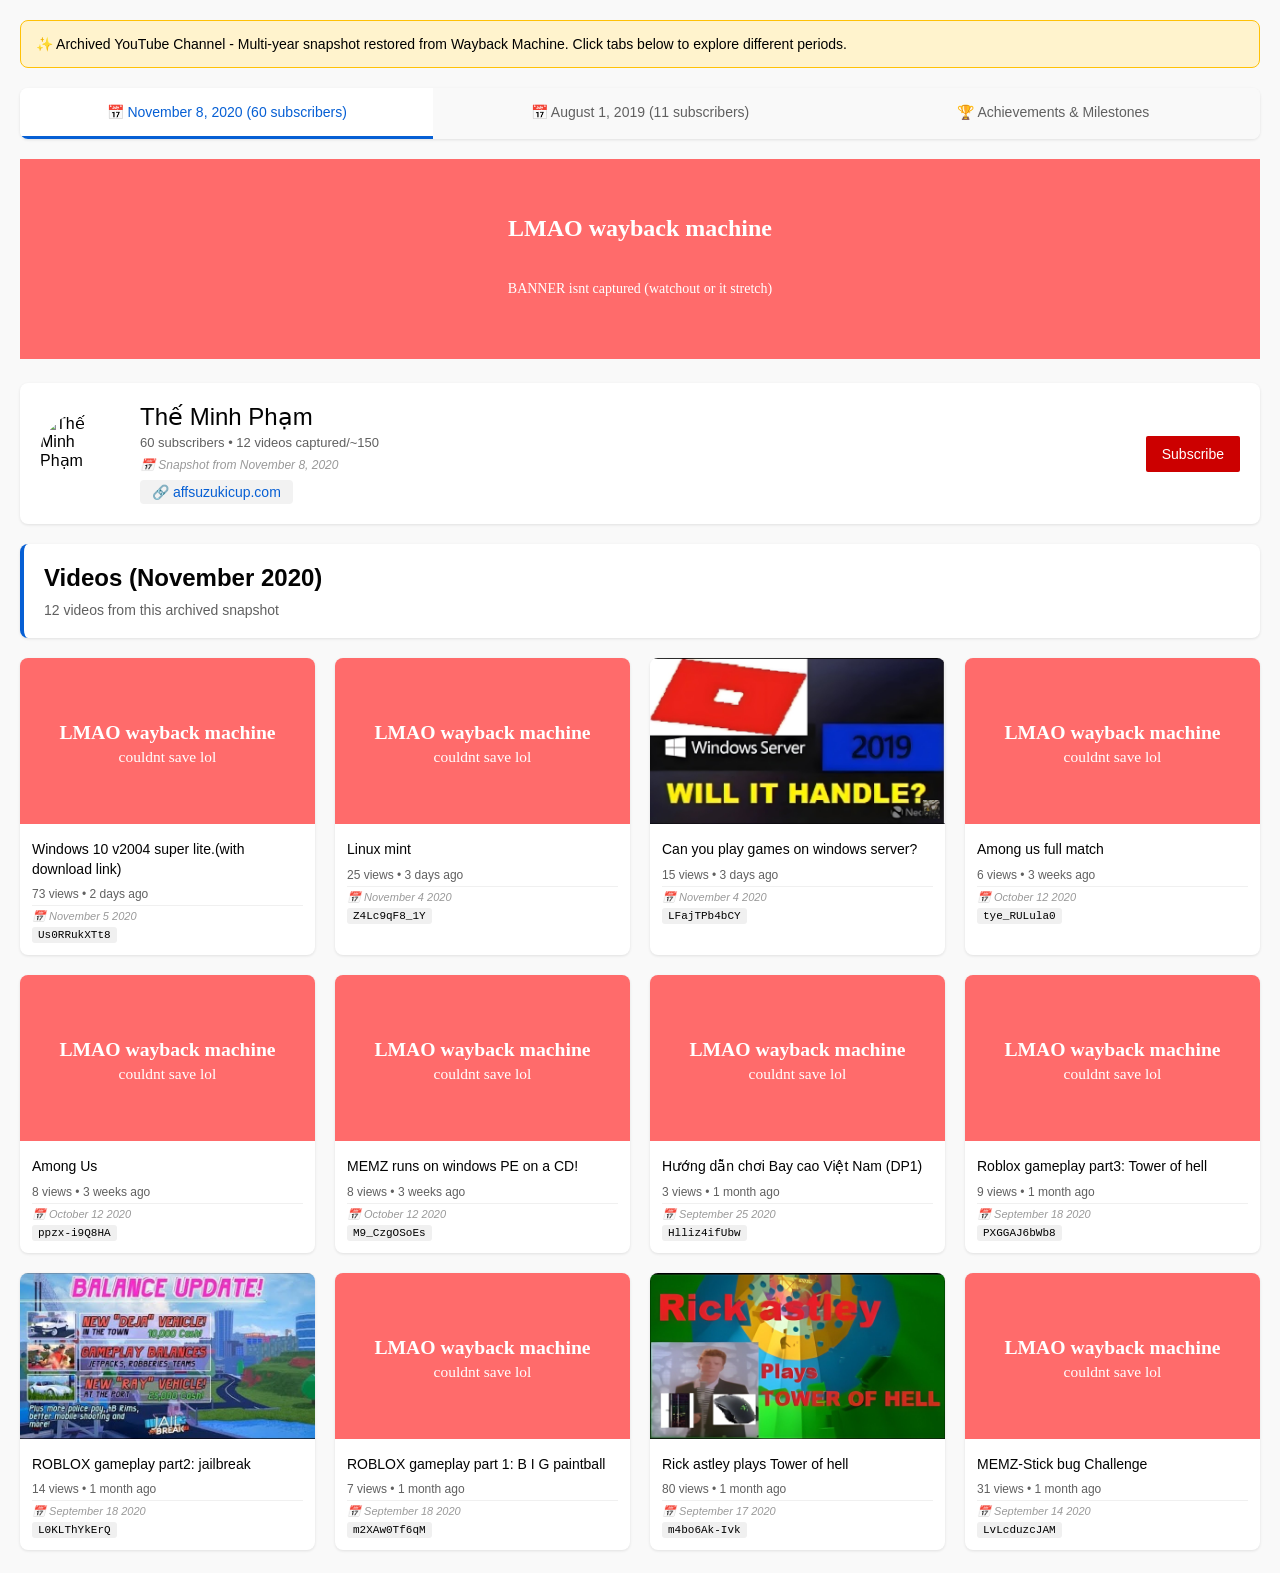
==== commit 7dbcb6c8: "REVVAMPP X2 PERF more feature" ====
--- a/index.html
+++ b/index.html
@@ -5,437 +5,7 @@
     <meta charset="UTF-8">
     <meta name="viewport" content="width=device-width, initial-scale=1.0">
     <title>The Minh Pham - Videos</title>
-    <style>
-        * {
-            margin: 0;
-            padding: 0;
-            box-sizing: border-box;
-        }
-
-        body {
-            font-family: 'Roboto', Arial, sans-serif;
-            background-color: #f9f9f9;
-            padding: 20px;
-        }
-
-        .header {
-            background: #fff;
-            padding: 20px;
-            margin-bottom: 30px;
-            border-radius: 8px;
-            box-shadow: 0 1px 3px rgba(0, 0, 0, 0.1);
-        }
-
-        h1 {
-            color: #030303;
-            font-size: 24px;
-            margin-bottom: 10px;
-        }
-
-        .info {
-            color: #606060;
-            font-size: 14px;
-        }
-
-        .videos-grid {
-            display: grid;
-            grid-template-columns: repeat(auto-fill, minmax(280px, 1fr));
-            gap: 20px;
-            max-width: 1800px;
-        }
-
-        .video-card {
-            background: #fff;
-            border-radius: 8px;
-            overflow: hidden;
-            box-shadow: 0 1px 3px rgba(0, 0, 0, 0.1);
-            transition: transform 0.2s, box-shadow 0.2s;
-            text-decoration: none;
-            color: inherit;
-            display: block;
-        }
-
-        .video-card:hover {
-            transform: translateY(-4px);
-            box-shadow: 0 4px 12px rgba(0, 0, 0, 0.15);
-        }
-
-        .thumbnail {
-            width: 100%;
-            aspect-ratio: 16/9;
-            object-fit: cover;
-            background: #f0f0f0;
-        }
-
-        .video-info {
-            padding: 12px;
-        }
-
-        .video-title {
-            font-size: 14px;
-            font-weight: 500;
-            color: #030303;
-            margin-bottom: 8px;
-            line-height: 1.4;
-            display: -webkit-box;
-            -webkit-line-clamp: 2;
-            line-clamp: 2;
-            -webkit-box-orient: vertical;
-            overflow: hidden;
-        }
-
-        .video-meta {
-            font-size: 12px;
-            color: #606060;
-        }
-
-        .video-estimated-date {
-            font-size: 11px;
-            color: #999;
-            font-style: italic;
-            margin-top: 4px;
-            padding-top: 4px;
-            border-top: 1px solid #f0f0f0;
-        }
-
-        .video-id {
-            font-family: monospace;
-            background: #f0f0f0;
-            padding: 2px 6px;
-            border-radius: 3px;
-            font-size: 11px;
-            display: inline-block;
-            margin-top: 4px;
-        }
-
-        .restored-notice {
-            background: #fff3cd;
-            border: 1px solid #ffc107;
-            padding: 15px;
-            margin-bottom: 20px;
-            border-radius: 8px;
-            font-size: 14px;
-        }
-
-        .channel-banner {
-            width: 100%;
-            height: 200px;
-            object-fit: cover;
-            background: #e0e0e0;
-            margin-bottom: 20px;
-        }
-
-        .channel-header {
-            background: #fff;
-            padding: 20px;
-            margin-bottom: 20px;
-            border-radius: 8px;
-            box-shadow: 0 1px 3px rgba(0, 0, 0, 0.1);
-            display: flex;
-            align-items: center;
-            gap: 20px;
-        }
-
-        .channel-avatar {
-            width: 80px;
-            height: 80px;
-            border-radius: 50%;
-            object-fit: cover;
-            flex-shrink: 0;
-        }
-
-        .channel-info {
-            flex: 1;
-        }
-
-        .channel-title {
-            font-size: 24px;
-            font-weight: 500;
-            color: #030303;
-            margin-bottom: 4px;
-        }
-
-        .channel-stats {
-            color: #606060;
-            font-size: 13px;
-            margin-bottom: 8px;
-        }
-
-        .header-links {
-            display: flex;
-            gap: 12px;
-            margin-top: 8px;
-        }
-
-        .header-link {
-            color: #065fd4;
-            text-decoration: none;
-            font-size: 14px;
-            font-weight: 500;
-            padding: 4px 12px;
-            background: #f2f2f2;
-            border-radius: 4px;
-            transition: background 0.2s;
-        }
-
-        .header-link:hover {
-            background: #e5e5e5;
-        }
-
-        .subscribe-btn {
-            background: #cc0000;
-            color: white;
-            border: none;
-            padding: 10px 16px;
-            border-radius: 2px;
-            font-size: 14px;
-            font-weight: 500;
-            cursor: pointer;
-            transition: background 0.2s;
-            flex-shrink: 0;
-        }
-
-        .subscribe-btn:hover {
-            background: #a80000;
-        }
-
-        .archive-date {
-            color: #999;
-            font-size: 12px;
-            font-style: italic;
-            margin-top: 4px;
-        }
-
-        .section-tabs {
-            display: flex;
-            gap: 0;
-            margin-bottom: 20px;
-            background: #fff;
-            border-radius: 8px;
-            overflow: hidden;
-            box-shadow: 0 1px 3px rgba(0, 0, 0, 0.1);
-        }
-
-        .section-tab {
-            flex: 1;
-            padding: 16px;
-            text-align: center;
-            font-size: 14px;
-            font-weight: 500;
-            color: #606060;
-            background: #f9f9f9;
-            border: none;
-            cursor: pointer;
-            transition: all 0.3s;
-            border-bottom: 3px solid transparent;
-        }
-
-        .section-tab.active {
-            color: #065fd4;
-            background: #fff;
-            border-bottom: 3px solid #065fd4;
-        }
-
-        .section-tab:hover {
-            background: #f0f0f0;
-        }
-
-        .section-content {
-            display: none;
-        }
-
-        .section-content.active {
-            display: block;
-            animation: fadeIn 0.3s;
-        }
-
-        @keyframes fadeIn {
-            from {
-                opacity: 0;
-                transform: translateY(10px);
-            }
-
-            to {
-                opacity: 1;
-                transform: translateY(0);
-            }
-        }
-
-        .section-header {
-            background: #fff;
-            padding: 20px;
-            margin-bottom: 20px;
-            border-radius: 8px;
-            box-shadow: 0 1px 3px rgba(0, 0, 0, 0.1);
-            border-left: 4px solid #065fd4;
-        }
-
-        @media (max-width: 768px) {
-            .channel-header {
-                flex-direction: column;
-                align-items: flex-start;
-            }
-
-            .channel-banner {
-                height: 100px;
-            }
-
-            .channel-avatar {
-                width: 60px;
-                height: 60px;
-            }
-
-            .section-tabs {
-                flex-direction: column;
-            }
-
-            .section-tab {
-                border-bottom: none;
-                border-left: 3px solid transparent;
-            }
-
-            .section-tab.active {
-                border-bottom: none;
-                border-left: 3px solid #065fd4;
-            }
-        }
-    </style>
-    <script>
-        function handleImageError(img, videoId) {
-            // First fallback: try local images folder
-            if (!img.dataset.triedLocal) {
-                img.dataset.triedLocal = "true";
-                img.src = "images/" + videoId + ".webp";
-            } else if (!img.dataset.triedPhotoFolder) {
-                // Second fallback: try photo folder
-                img.dataset.triedPhotoFolder = "true";
-                img.src = "photo/" + videoId + ".jpg";
-            } else {
-                // Third fallback: show custom message
-                img.src = "data:image/svg+xml,%3Csvg xmlns='http://www.w3.org/2000/svg' width='210' height='118'%3E%3Crect fill='%23ff6b6b' width='210' height='118'/%3E%3Ctext x='50%25' y='45%25' text-anchor='middle' dy='.3em' fill='white' font-weight='bold' font-size='14'%3ELMAO wayback machine%3C/text%3E%3Ctext x='50%25' y='60%25' text-anchor='middle' dy='.3em' fill='white' font-size='11'%3Ecouldnt save lol%3C/text%3E%3C/svg%3E";
-            }
-        }
-
-        function handleBannerError(img) {
-            // First fallback: try local photo folder
-            if (!img.dataset.triedLocal) {
-                img.dataset.triedLocal = "true";
-                img.src = "photo/PhotoGrid_1580030426532.jpg";
-            } else if (!img.dataset.triedSecondLocal) {
-                // Second fallback: try another local image
-                img.dataset.triedSecondLocal = "true";
-                img.src = "photo/RobloxScreenShot20250121_141949984.png";
-            } else {
-                // Final fallback: hide banner
-                img.style.display = 'none';
-            }
-        }
-
-        function handleAvatarError(img, fallbackPath) {
-            // First fallback: try specified fallback path
-            if (!img.dataset.triedLocal) {
-                img.dataset.triedLocal = "true";
-                img.src = fallbackPath || "photo/favicon.ico";
-            } else {
-                // Second fallback: custom TP icon
-                img.src = "data:image/svg+xml,%3Csvg xmlns='http://www.w3.org/2000/svg' width='80' height='80'%3E%3Crect fill='%23065fd4' width='80' height='80'/%3E%3Ctext x='50%25' y='50%25' text-anchor='middle' dy='.3em' fill='white' font-size='30' font-weight='bold'%3ETP%3C/text%3E%3C/svg%3E";
-            }
-        }
-
-        function switchSection(sectionName) {
-            // Hide all sections
-            const sections = document.querySelectorAll('.section-content');
-            sections.forEach(s => s.classList.remove('active'));
-
-            // Remove active from all tabs
-            const tabs = document.querySelectorAll('.section-tab');
-            tabs.forEach(t => t.classList.remove('active'));
-
-            // Show selected section
-            const section = document.getElementById(sectionName);
-            if (section) {
-                section.classList.add('active');
-            }
-
-            // Mark tab as active
-            const tab = document.querySelector(`[data-section="${sectionName}"]`);
-            if (tab) {
-                tab.classList.add('active');
-            }
-
-            // Save preference
-            localStorage.setItem('selectedSection', sectionName);
-        }
-
-        // Initialize on page load
-        document.addEventListener('DOMContentLoaded', function () {
-            const saved = localStorage.getItem('selectedSection') || '2020';
-            switchSection(saved);
-        });
-
-        function handleVideoClick(e) {
-            e.preventDefault();
-
-            // Get the video ID from the parent card's video-id element
-            const videoCard = e.target.closest('.video-card');
-            const videoIdElement = videoCard.querySelector('.video-id');
-            const videoId = videoIdElement ? videoIdElement.textContent.trim().replace(/^ID:\s*/, '') : '';
-
-            // Remade videos mapping
-            const remadeVideos = {
-                'Us0RRukXTt8': 'https://youtu.be/zNa4fspDVIY',
-                'Z4Lc9qF8_1Y': 'https://youtu.be/y8gjr5AUDLg',
-                'LFajTPb4bCY': 'https://youtu.be/3U2h8a2jKrU',
-                'M9_CzgOSoEs': 'https://youtu.be/GwaCnirgHP0',
-                'm4bo6Ak-Ivk': 'https://youtu.be/Oq9DNc8KbOQ',
-                'tye_RULula0': 'https://youtu.be/UKEDLzXpMfQ',
-            };
-
-            // Archived videos mapping
-            const archivedVideos = {
-                'PXGGAJ6bWb8': 'https://youtu.be/nLwKkjmJqr4',
-                'L0KLThYkErQ': 'https://youtu.be/2zv-8GLCRg0'
-            };
-
-            // Wikipedia ripped videos mapping
-            const wikipediaRipped = {
-                'S3_eXZzbkRI': 'https://vi.wikipedia.org/wiki/T%E1%BA%ADp_tin:Indonesia_Raya_1945.ogv'
-            };
-
-            // Scratch project videos mapping
-            const scratchProjects = {
-                'Hlliz4ifUbw': 'https://scratch.mit.edu/projects/427351485/'
-            };
-
-            // Check if this is a Wikipedia ripped video
-            if (wikipediaRipped[videoId]) {
-                if (confirm('📚 This video is RIPPED of Wikipedia lmao!\n\nWould you like to watch it?')) {
-                    window.open(wikipediaRipped[videoId], '_blank');
-                }
-            } else if (scratchProjects[videoId]) {
-                // Check if this is a Scratch project
-                if (confirm('🎮 This video is not archived, but the project is online on Scratch!\n\nWould you like to test it?')) {
-                    window.open(scratchProjects[videoId], '_blank');
-                }
-            } else if (archivedVideos[videoId]) {
-                // Check if this video is archived
-                if (confirm('📺 This video IS ARCHIVED!\n\nWould you like to watch it?')) {
-                    window.open(archivedVideos[videoId], '_blank');
-                }
-            } else if (remadeVideos[videoId]) {
-                // Check if this video has a remake
-                if (confirm('✅ This video is REMADE!\n\nWould you like to watch it?')) {
-                    window.open(remadeVideos[videoId], '_blank');
-                }
-            } else {
-                // Default message for non-remade videos
-                if (confirm('🚫 This video is NOT ARCHIVED\n\nWould you like to see possible remakes in my REMAKE-OLD-VID channel?')) {
-                    window.open('https://www.youtube.com/@ptm2409temp', '_blank');
-                }
-            }
-            return false;
-        }
-    </script>
+    <link rel="stylesheet" href="styles.css">
 </head>
 
 <body>
@@ -452,13 +22,16 @@
         <button class="section-tab" data-section="2019" onclick="switchSection('2019')">
             📅 August 1, 2019 (11 subscribers)
         </button>
+        <button class="section-tab" data-section="achievements" onclick="switchSection('achievements')">
+            🏆 Achievements & Milestones
+        </button>
     </div>
 
     <!-- 2020 SECTION -->
     <div id="2020" class="section-content active">
         <!-- Channel Banner -->
-        <img src="data:image/svg+xml,%3Csvg xmlns='http://www.w3.org/2000/svg' width='1280' height='200'%3E%3Crect fill='%23ff6b6b' width='1280' height='200'/%3E%3Ctext x='50%25' y='35%25' text-anchor='middle' dy='.3em' fill='white' font-weight='bold' font-size='24'%3ELMAO wayback machine%3C/text%3E%3Ctext x='50%25' y='65%25' text-anchor='middle' dy='.3em' fill='white' font-size='14'%3EBANNER isnt captured (watchout or it stretch)%3C/text%3E%3C/svg%3E"
-            alt="Channel Banner 2020" class="channel-banner" onerror="handleBannerError(this)">
+        <img src="images/error-banner.svg" alt="Channel Banner 2020" class="channel-banner"
+            onerror="handleBannerError(this)">
 
         <!-- Channel Header -->
         <div class="channel-header">
@@ -491,8 +64,8 @@
 
         <div class="videos-grid">
             <a href="#" class="video-card" onclick="return handleVideoClick(event)">
-                <img src="data:image/svg+xml,%3Csvg xmlns='http://www.w3.org/2000/svg' width='210' height='118'%3E%3Crect fill='%23ff6b6b' width='210' height='118'/%3E%3Ctext x='50%25' y='45%25' text-anchor='middle' dy='.3em' fill='white' font-weight='bold' font-size='14'%3ELMAO wayback machine%3C/text%3E%3Ctext x='50%25' y='60%25' text-anchor='middle' dy='.3em' fill='white' font-size='11'%3Ecouldnt save lol%3C/text%3E%3C/svg%3E"
-                    alt="Windows 10 v2004 super lite" class="thumbnail" onerror="handleImageError(this, 'Us0RRukXTt8')">
+                <img src="images/error-thumbnail.svg" alt="Windows 10 v2004 super lite" class="thumbnail"
+                    onerror="handleImageError(this, 'Us0RRukXTt8')">
                 <div class="video-info">
                     <div class="video-title">Windows 10 v2004 super lite.(with download link)</div>
                     <div class="video-meta">73 views • 2 days ago</div>
@@ -501,8 +74,8 @@
                 </div>
             </a>
             <a href="#" class="video-card" onclick="return handleVideoClick(event)">
-                <img src="data:image/svg+xml,%3Csvg xmlns='http://www.w3.org/2000/svg' width='210' height='118'%3E%3Crect fill='%23ff6b6b' width='210' height='118'/%3E%3Ctext x='50%25' y='45%25' text-anchor='middle' dy='.3em' fill='white' font-weight='bold' font-size='14'%3ELMAO wayback machine%3C/text%3E%3Ctext x='50%25' y='60%25' text-anchor='middle' dy='.3em' fill='white' font-size='11'%3Ecouldnt save lol%3C/text%3E%3C/svg%3E"
-                    alt="Linux mint" class="thumbnail" onerror="handleImageError(this, 'Z4Lc9qF8_1Y')">
+                <img src="images/error-thumbnail.svg" alt="Linux mint" class="thumbnail"
+                    onerror="handleImageError(this, 'Z4Lc9qF8_1Y')">
                 <div class="video-info">
                     <div class="video-title">Linux mint</div>
                     <div class="video-meta">25 views • 3 days ago</div>
@@ -511,8 +84,7 @@
                 </div>
             </a>
             <a href="#" class="video-card" onclick="return handleVideoClick(event)">
-                <img src="data:image/svg+xml,%3Csvg xmlns='http://www.w3.org/2000/svg' width='210' height='118'%3E%3Crect fill='%23ff6b6b' width='210' height='118'/%3E%3Ctext x='50%25' y='45%25' text-anchor='middle' dy='.3em' fill='white' font-weight='bold' font-size='14'%3ELMAO wayback machine%3C/text%3E%3Ctext x='50%25' y='60%25' text-anchor='middle' dy='.3em' fill='white' font-size='11'%3Ecouldnt save lol%3C/text%3E%3C/svg%3E"
-                    alt="Can you play games on windows server?" class="thumbnail"
+                <img src="images/LFajTPb4bCY.jpg" alt="Can you play games on windows server?" class="thumbnail"
                     onerror="handleImageError(this, 'LFajTPb4bCY')">
                 <div class="video-info">
                     <div class="video-title">Can you play games on windows server?</div>
@@ -522,8 +94,8 @@
                 </div>
             </a>
             <a href="#" class="video-card" onclick="return handleVideoClick(event)">
-                <img src="data:image/svg+xml,%3Csvg xmlns='http://www.w3.org/2000/svg' width='210' height='118'%3E%3Crect fill='%23ff6b6b' width='210' height='118'/%3E%3Ctext x='50%25' y='45%25' text-anchor='middle' dy='.3em' fill='white' font-weight='bold' font-size='14'%3ELMAO wayback machine%3C/text%3E%3Ctext x='50%25' y='60%25' text-anchor='middle' dy='.3em' fill='white' font-size='11'%3Ecouldnt save lol%3C/text%3E%3C/svg%3E"
-                    alt="Among us full match" class="thumbnail" onerror="handleImageError(this, 'tye_RULula0')">
+                <img src="images/error-thumbnail.svg" alt="Among us full match" class="thumbnail"
+                    onerror="handleImageError(this, 'tye_RULula0')">
                 <div class="video-info">
                     <div class="video-title">Among us full match</div>
                     <div class="video-meta">6 views • 3 weeks ago</div>
@@ -532,8 +104,8 @@
                 </div>
             </a>
             <a href="#" class="video-card" onclick="return handleVideoClick(event)">
-                <img src="data:image/svg+xml,%3Csvg xmlns='http://www.w3.org/2000/svg' width='210' height='118'%3E%3Crect fill='%23ff6b6b' width='210' height='118'/%3E%3Ctext x='50%25' y='45%25' text-anchor='middle' dy='.3em' fill='white' font-weight='bold' font-size='14'%3ELMAO wayback machine%3C/text%3E%3Ctext x='50%25' y='60%25' text-anchor='middle' dy='.3em' fill='white' font-size='11'%3Ecouldnt save lol%3C/text%3E%3C/svg%3E"
-                    alt="Among Us" class="thumbnail" onerror="handleImageError(this, 'ppzx-i9Q8HA')">
+                <img src="images/error-thumbnail.svg" alt="Among Us" class="thumbnail"
+                    onerror="handleImageError(this, 'ppzx-i9Q8HA')">
                 <div class="video-info">
                     <div class="video-title">Among Us</div>
                     <div class="video-meta">8 views • 3 weeks ago</div>
@@ -542,8 +114,7 @@
                 </div>
             </a>
             <a href="#" class="video-card" onclick="return handleVideoClick(event)">
-                <img src="data:image/svg+xml,%3Csvg xmlns='http://www.w3.org/2000/svg' width='210' height='118'%3E%3Crect fill='%23ff6b6b' width='210' height='118'/%3E%3Ctext x='50%25' y='45%25' text-anchor='middle' dy='.3em' fill='white' font-weight='bold' font-size='14'%3ELMAO wayback machine%3C/text%3E%3Ctext x='50%25' y='60%25' text-anchor='middle' dy='.3em' fill='white' font-size='11'%3Ecouldnt save lol%3C/text%3E%3C/svg%3E"
-                    alt="MEMZ runs on windows PE on a CD!" class="thumbnail"
+                <img src="images/error-thumbnail.svg" alt="MEMZ runs on windows PE on a CD!" class="thumbnail"
                     onerror="handleImageError(this, 'M9_CzgOSoEs')">
                 <div class="video-info">
                     <div class="video-title">MEMZ runs on windows PE on a CD!</div>
@@ -553,8 +124,7 @@
                 </div>
             </a>
             <a href="#" class="video-card" onclick="return handleVideoClick(event)">
-                <img src="data:image/svg+xml,%3Csvg xmlns='http://www.w3.org/2000/svg' width='210' height='118'%3E%3Crect fill='%23ff6b6b' width='210' height='118'/%3E%3Ctext x='50%25' y='45%25' text-anchor='middle' dy='.3em' fill='white' font-weight='bold' font-size='14'%3ELMAO wayback machine%3C/text%3E%3Ctext x='50%25' y='60%25' text-anchor='middle' dy='.3em' fill='white' font-size='11'%3Ecouldnt save lol%3C/text%3E%3C/svg%3E"
-                    alt="Hướng dẫn chơi Bay cao Việt Nam (DP1)" class="thumbnail"
+                <img src="images/error-thumbnail.svg" alt="Hướng dẫn chơi Bay cao Việt Nam (DP1)" class="thumbnail"
                     onerror="handleImageError(this, 'Hlliz4ifUbw')">
                 <div class="video-info">
                     <div class="video-title">Hướng dẫn chơi Bay cao Việt Nam (DP1)</div>
@@ -564,8 +134,7 @@
                 </div>
             </a>
             <a href="#" class="video-card" onclick="return handleVideoClick(event)">
-                <img src="data:image/svg+xml,%3Csvg xmlns='http://www.w3.org/2000/svg' width='210' height='118'%3E%3Crect fill='%23ff6b6b' width='210' height='118'/%3E%3Ctext x='50%25' y='45%25' text-anchor='middle' dy='.3em' fill='white' font-weight='bold' font-size='14'%3ELMAO wayback machine%3C/text%3E%3Ctext x='50%25' y='60%25' text-anchor='middle' dy='.3em' fill='white' font-size='11'%3Ecouldnt save lol%3C/text%3E%3C/svg%3E"
-                    alt="Roblox gameplay part3: Tower of hell" class="thumbnail"
+                <img src="images/error-thumbnail.svg" alt="Roblox gameplay part3: Tower of hell" class="thumbnail"
                     onerror="handleImageError(this, 'PXGGAJ6bWb8')">
                 <div class="video-info">
                     <div class="video-title">Roblox gameplay part3: Tower of hell</div>
@@ -575,8 +144,7 @@
                 </div>
             </a>
             <a href="#" class="video-card" onclick="return handleVideoClick(event)">
-                <img src="data:image/svg+xml,%3Csvg xmlns='http://www.w3.org/2000/svg' width='210' height='118'%3E%3Crect fill='%23ff6b6b' width='210' height='118'/%3E%3Ctext x='50%25' y='45%25' text-anchor='middle' dy='.3em' fill='white' font-weight='bold' font-size='14'%3ELMAO wayback machine%3C/text%3E%3Ctext x='50%25' y='60%25' text-anchor='middle' dy='.3em' fill='white' font-size='11'%3Ecouldnt save lol%3C/text%3E%3C/svg%3E"
-                    alt="ROBLOX gameplay part2: jailbreak" class="thumbnail"
+                <img src="images/L0KLThYkErQ.jpg" alt="ROBLOX gameplay part2: jailbreak" class="thumbnail"
                     onerror="handleImageError(this, 'L0KLThYkErQ')">
                 <div class="video-info">
                     <div class="video-title">ROBLOX gameplay part2: jailbreak</div>
@@ -586,8 +154,7 @@
                 </div>
             </a>
             <a href="#" class="video-card" onclick="return handleVideoClick(event)">
-                <img src="data:image/svg+xml,%3Csvg xmlns='http://www.w3.org/2000/svg' width='210' height='118'%3E%3Crect fill='%23ff6b6b' width='210' height='118'/%3E%3Ctext x='50%25' y='45%25' text-anchor='middle' dy='.3em' fill='white' font-weight='bold' font-size='14'%3ELMAO wayback machine%3C/text%3E%3Ctext x='50%25' y='60%25' text-anchor='middle' dy='.3em' fill='white' font-size='11'%3Ecouldnt save lol%3C/text%3E%3C/svg%3E"
-                    alt="ROBLOX gameplay part 1: B I G paintball" class="thumbnail"
+                <img src="images/error-thumbnail.svg" alt="ROBLOX gameplay part 1: B I G paintball" class="thumbnail"
                     onerror="handleImageError(this, 'm2XAw0Tf6qM')">
                 <div class="video-info">
                     <div class="video-title">ROBLOX gameplay part 1: B I G paintball</div>
@@ -597,8 +164,7 @@
                 </div>
             </a>
             <a href="#" class="video-card" onclick="return handleVideoClick(event)">
-                <img src="data:image/svg+xml,%3Csvg xmlns='http://www.w3.org/2000/svg' width='210' height='118'%3E%3Crect fill='%23ff6b6b' width='210' height='118'/%3E%3Ctext x='50%25' y='45%25' text-anchor='middle' dy='.3em' fill='white' font-weight='bold' font-size='14'%3ELMAO wayback machine%3C/text%3E%3Ctext x='50%25' y='60%25' text-anchor='middle' dy='.3em' fill='white' font-size='11'%3Ecouldnt save lol%3C/text%3E%3C/svg%3E"
-                    alt="Rick astley plays Tower of hell" class="thumbnail"
+                <img src="images/m4bo6Ak-Ivk.jpg" alt="Rick astley plays Tower of hell" class="thumbnail"
                     onerror="handleImageError(this, 'm4bo6Ak-Ivk')">
                 <div class="video-info">
                     <div class="video-title">Rick astley plays Tower of hell</div>
@@ -608,8 +174,8 @@
                 </div>
             </a>
             <a href="#" class="video-card" onclick="return handleVideoClick(event)">
-                <img src="data:image/svg+xml,%3Csvg xmlns='http://www.w3.org/2000/svg' width='210' height='118'%3E%3Crect fill='%23ff6b6b' width='210' height='118'/%3E%3Ctext x='50%25' y='45%25' text-anchor='middle' dy='.3em' fill='white' font-weight='bold' font-size='14'%3ELMAO wayback machine%3C/text%3E%3Ctext x='50%25' y='60%25' text-anchor='middle' dy='.3em' fill='white' font-size='11'%3Ecouldnt save lol%3C/text%3E%3C/svg%3E"
-                    alt="MEMZ-Stick bug Challenge" class="thumbnail" onerror="handleImageError(this, 'LvLcduzcJAM')">
+                <img src="images/error-thumbnail.svg" alt="MEMZ-Stick bug Challenge" class="thumbnail"
+                    onerror="handleImageError(this, 'LvLcduzcJAM')">
                 <div class="video-info">
                     <div class="video-title">MEMZ-Stick bug Challenge</div>
                     <div class="video-meta">31 views • 1 month ago</div>
@@ -656,9 +222,8 @@
 
         <div class="videos-grid">
             <a href="#" class="video-card" onclick="return handleVideoClick(event)">
-                <img src="https://web.archive.org/web/20190801081144/https://i.ytimg.com/vi/S3_eXZzbkRI/hqdefault.jpg?sqp=-oaymwEZCPYBEIoBSFXyq4qpAwsIARUAAIhCGAFwAQ==&rs=AOn4CLDe87PcjytlBNFTPPZRhqmg0u_yBA"
-                    alt="Indonesia Raya (national anthem of indonesia) in 1945" class="thumbnail"
-                    onerror="handleImageError(this, 'S3_eXZzbkRI')">
+                <img src="images/S3_eXZzbkRI.webp" alt="Indonesia Raya (national anthem of indonesia) in 1945"
+                    class="thumbnail" onerror="handleImageError(this, 'S3_eXZzbkRI')">
                 <div class="video-info">
                     <div class="video-title">Indonesia Raya (national anthem of indonesia) in 1945</div>
                     <div class="video-meta">49 views • 2 months ago</div>
@@ -667,8 +232,8 @@
                 </div>
             </a>
             <a href="#" class="video-card" onclick="return handleVideoClick(event)">
-                <img src="https://web.archive.org/web/20190801081144/https://i.ytimg.com/vi/o2myC91DheY/hqdefault.jpg?sqp=-oaymwEZCPYBEIoBSFXyq4qpAwsIARUAAIhCGAFwAQ==&rs=AOn4CLAtP_VkkjEnt6TiVaERyw6RiyDBRw"
-                    alt="trying to crash win7" class="thumbnail" onerror="handleImageError(this, 'o2myC91DheY')">
+                <img src="images/o2myC91DheY.webp" alt="trying to crash win7" class="thumbnail"
+                    onerror="handleImageError(this, 'o2myC91DheY')">
                 <div class="video-info">
                     <div class="video-title">trying to crash win7</div>
                     <div class="video-meta">11 views • 2 years ago</div>
@@ -677,8 +242,7 @@
                 </div>
             </a>
             <a href="#" class="video-card" onclick="return handleVideoClick(event)">
-                <img src="https://web.archive.org/web/20190801081144/https://i.ytimg.com/vi/mk5ewze8Emo/hqdefault.jpg?sqp=-oaymwEZCPYBEIoBSFXyq4qpAwsIARUAAIhCGAFwAQ==&rs=AOn4CLAb-V8wt2D_wa9aYcam84GCObgQ2Q"
-                    alt="Destroy win XP starter editon" class="thumbnail"
+                <img src="images/mk5ewze8Emo.webp" alt="Destroy win XP starter editon" class="thumbnail"
                     onerror="handleImageError(this, 'mk5ewze8Emo')">
                 <div class="video-info">
                     <div class="video-title">Destroy win XP starter editon</div>
@@ -688,8 +252,7 @@
                 </div>
             </a>
             <a href="#" class="video-card" onclick="return handleVideoClick(event)">
-                <img src="https://web.archive.org/web/20190801081144/https://i.ytimg.com/vi/52bTbu9NztM/hqdefault.jpg?sqp=-oaymwEZCPYBEIoBSFXyq4qpAwsIARUAAIhCGAFwAQ==&rs=AOn4CLAJuB7r7BBz-Uw7QHX5ybwR5fAShg"
-                    alt="TRying to fix Win XP start menu" class="thumbnail"
+                <img src="images/52bTbu9NztM.webp" alt="TRying to fix Win XP start menu" class="thumbnail"
                     onerror="handleImageError(this, '52bTbu9NztM')">
                 <div class="video-info">
                     <div class="video-title">TRying to fix Win XP start menu</div>
@@ -699,8 +262,8 @@
                 </div>
             </a>
             <a href="#" class="video-card" onclick="return handleVideoClick(event)">
-                <img src="https://web.archive.org/web/20190801081144/https://i.ytimg.com/vi/oQSQQFeDQ2w/hqdefault.jpg?sqp=-oaymwEZCPYBEIoBSFXyq4qpAwsIARUAAIhCGAFwAQ==&rs=AOn4CLAzsXeigBEaDkvhj9aLxvNTZsQMBw"
-                    alt="Destroy win THIN PC 2010" class="thumbnail" onerror="handleImageError(this, 'oQSQQFeDQ2w')">
+                <img src="images/oQSQQFeDQ2w.webp" alt="Destroy win THIN PC 2010" class="thumbnail"
+                    onerror="handleImageError(this, 'oQSQQFeDQ2w')">
                 <div class="video-info">
                     <div class="video-title">Destroy win THIN PC 2010</div>
                     <div class="video-meta">32 views • 2 years ago</div>
@@ -709,8 +272,8 @@
                 </div>
             </a>
             <a href="#" class="video-card" onclick="return handleVideoClick(event)">
-                <img src="https://web.archive.org/web/20190801081144/https://i.ytimg.com/vi/cpaq1t6mp2M/hqdefault.jpg?sqp=-oaymwEZCPYBEIoBSFXyq4qpAwsIARUAAIhCGAFwAQ==&rs=AOn4CLCJI-g3m7oSYXuwfCORBHXd6vctxg"
-                    alt="Destroy win NT 4.0 server" class="thumbnail" onerror="handleImageError(this, 'cpaq1t6mp2M')">
+                <img src="images/cpaq1t6mp2M.webp" alt="Destroy win NT 4.0 server" class="thumbnail"
+                    onerror="handleImageError(this, 'cpaq1t6mp2M')">
                 <div class="video-info">
                     <div class="video-title">Destroy win NT 4.0 server</div>
                     <div class="video-meta">67 views • 2 years ago</div>
@@ -719,8 +282,8 @@
                 </div>
             </a>
             <a href="#" class="video-card" onclick="return handleVideoClick(event)">
-                <img src="https://web.archive.org/web/20190801081144/https://i.ytimg.com/vi/k5rNgaC42XQ/hqdefault.jpg?sqp=-oaymwEYCKgBEF5IVfKriqkDCwgBFQAAiEIYAXAB&rs=AOn4CLDF32oE232BSDYlJYI6yf5Kd7iaIQ"
-                    alt="win xp destroyed" class="thumbnail" onerror="handleImageError(this, 'k5rNgaC42XQ')">
+                <img src="images/error-thumbnail.svg" alt="win xp destroyed" class="thumbnail"
+                    onerror="handleImageError(this, 'k5rNgaC42XQ')">
                 <div class="video-info">
                     <div class="video-title">win xp destroyed</div>
                     <div class="video-meta">12 views • 2 years ago</div>
@@ -729,8 +292,8 @@
                 </div>
             </a>
             <a href="#" class="video-card" onclick="return handleVideoClick(event)">
-                <img src="https://web.archive.org/web/20190801081144/https://i.ytimg.com/vi/z-YkCdba2Xc/hqdefault.jpg?sqp=-oaymwEYCKgBEF5IVfKriqkDCwgBFQAAiEIYAXAB&rs=AOn4CLDNzzP4lYyQrcDZ6eUeY8znLyBTuw"
-                    alt="install and destroy win 97" class="thumbnail" onerror="handleImageError(this, 'z-YkCdba2Xc')">
+                <img src="images/error-thumbnail.svg" alt="install and destroy win 97" class="thumbnail"
+                    onerror="handleImageError(this, 'z-YkCdba2Xc')">
                 <div class="video-info">
                     <div class="video-title">install and destroy win 97</div>
                     <div class="video-meta">3 views • 2 years ago</div>
@@ -739,8 +302,8 @@
                 </div>
             </a>
             <a href="#" class="video-card" onclick="return handleVideoClick(event)">
-                <img src="https://web.archive.org/web/20190801081144/https://i.ytimg.com/vi/ehysnhiFpzw/hqdefault.jpg?sqp=-oaymwEYCKgBEF5IVfKriqkDCwgBFQAAiEIYAXAB&rs=AOn4CLAsej1vK5A_4Ybn-ZOi7qx1B3Svjg"
-                    alt="win8 vs hurr-durr.com" class="thumbnail" onerror="handleImageError(this, 'ehysnhiFpzw')">
+                <img src="images/error-thumbnail.svg" alt="win8 vs hurr-durr.com" class="thumbnail"
+                    onerror="handleImageError(this, 'ehysnhiFpzw')">
                 <div class="video-info">
                     <div class="video-title">win8 vs hurr-durr.com</div>
                     <div class="video-meta">30 views • 2 years ago</div>
@@ -749,8 +312,8 @@
                 </div>
             </a>
             <a href="#" class="video-card" onclick="return handleVideoClick(event)">
-                <img src="https://web.archive.org/web/20190801081144/https://i.ytimg.com/vi/yHBTm0FxR3k/hqdefault.jpg?sqp=-oaymwEYCKgBEF5IVfKriqkDCwgBFQAAiEIYAXAB&rs=AOn4CLDEWYmNxb50nzJV12y1t0cwvzPoXQ"
-                    alt="virus" class="thumbnail" onerror="handleImageError(this, 'yHBTm0FxR3k')">
+                <img src="images/error-thumbnail.svg" alt="virus" class="thumbnail"
+                    onerror="handleImageError(this, 'yHBTm0FxR3k')">
                 <div class="video-info">
                     <div class="video-title">virus</div>
                     <div class="video-meta">5 views • 2 years ago</div>
@@ -759,9 +322,8 @@
                 </div>
             </a>
             <a href="#" class="video-card" onclick="return handleVideoClick(event)">
-                <img src="https://web.archive.org/web/20190801081144/https://i.ytimg.com/vi/Nuz-2zkCb7Y/hqdefault.jpg?sqp=-oaymwEYCKgBEF5IVfKriqkDCwgBFQAAiEIYAXAB&rs=AOn4CLDZtGzzAh3WpkTOVQamvRAHU1azdQ"
-                    alt="Hoai NT   đã đăng một video lên Dòng thời gian của cô ấy" class="thumbnail"
-                    onerror="handleImageError(this, 'Nuz-2zkCb7Y')">
+                <img src="images/errorsrandom.svg" alt="Hoai NT   đã đăng một video lên Dòng thời gian của cô ấy"
+                    class="thumbnail" onerror="handleImageError(this, 'Nuz-2zkCb7Y')">
                 <div class="video-info">
                     <div class="video-title">Hoai NT đã đăng một video lên Dòng thời gian của cô ấy</div>
                     <div class="video-meta">12 views • 2 years ago</div>
@@ -770,8 +332,8 @@
                 </div>
             </a>
             <a href="#" class="video-card" onclick="return handleVideoClick(event)">
-                <img src="https://web.archive.org/web/20190801081144/https://i.ytimg.com/vi/8T1nnUwSoX8/hqdefault.jpg?sqp=-oaymwEYCKgBEF5IVfKriqkDCwgBFQAAiEIYAXAB&rs=AOn4CLD3LDfzfp3o1CfORUG19wB6YR0JYA"
-                    alt="Hoai NT   Bắn cái rằm" class="thumbnail" onerror="handleImageError(this, '8T1nnUwSoX8')">
+                <img src="images/errorsrandom.svg" alt="Hoai NT   Bắn cái rằm" class="thumbnail"
+                    onerror="handleImageError(this, '8T1nnUwSoX8')">
                 <div class="video-info">
                     <div class="video-title">Hoai NT Bắn cái rằm</div>
                     <div class="video-meta">11 views • 2 years ago</div>
@@ -781,6 +343,106 @@
             </a>
         </div>
     </div>
+
+    <!-- ACHIEVEMENTS SECTION -->
+    <div id="achievements" class="section-content">
+        <div class="section-header">
+            <h1>🏆 Channel Achievements & Milestones</h1>
+            <div class="info">Major milestones and growth achievements throughout 2021</div>
+        </div>
+
+        <div class="achievements-container">
+            <div style="width: 100%;">
+                <h3 style="margin-bottom: 20px; color: #030303; font-size: 16px;">👁️ View Milestones</h3>
+                <div class="achievements-gallery">
+                    <div class="achievement-item">
+                        <img src="images/achivements/25kviewmarch20-2021.png" alt="25K Views">
+                        <div class="achievement-label">25K Views</div>
+                        <div class="achievement-date">March 20, 2021</div>
+                    </div>
+                    <div class="achievement-item">
+                        <img src="images/achivements/30kviewapril1-2021.png" alt="30K Views">
+                        <div class="achievement-label">30K Views</div>
+                        <div class="achievement-date">April 1, 2021</div>
+                    </div>
+                    <div class="achievement-item">
+                        <img src="images/achivements/40kviewapril19-2021.png" alt="40K Views">
+                        <div class="achievement-label">40K Views</div>
+                        <div class="achievement-date">April 19, 2021</div>
+                    </div>
+                    <div class="achievement-item">
+                        <img src="images/achivements/50kviewapril26-2021.png" alt="50K Views">
+                        <div class="achievement-label">50K Views</div>
+                        <div class="achievement-date">April 26, 2021</div>
+                    </div>
+                    <div class="achievement-item">
+                        <img src="images/achivements/60kviewmay2-2021.png" alt="60K Views">
+                        <div class="achievement-label">60K Views</div>
+                        <div class="achievement-date">May 2, 2021</div>
+                    </div>
+                    <div class="achievement-item">
+                        <img src="images/achivements/70kviewmay5-2021.png" alt="70K Views">
+                        <div class="achievement-label">70K Views</div>
+                        <div class="achievement-date">May 5, 2021</div>
+                    </div>
+                    <div class="achievement-item">
+                        <img src="images/achivements/75kviewMay7-2021.png" alt="75K Views">
+                        <div class="achievement-label">75K Views</div>
+                        <div class="achievement-date">May 7, 2021</div>
+                    </div>
+                    <div class="achievement-item">
+                        <img src="images/achivements/90kviewsmay10-2021.png" alt="90K Views">
+                        <div class="achievement-label">90K Views</div>
+                        <div class="achievement-date">May 10, 2021</div>
+                    </div>
+                    <div class="achievement-item">
+                        <img src="images/achivements/100k view may13-2021.webp" alt="100K Views">
+                        <div class="achievement-label">100K Views</div>
+                        <div class="achievement-date">May 13, 2021</div>
+                    </div>
+                </div>
+            </div>
+
+            <div style="width: 100%; margin-top: 50px;">
+                <h3 style="margin-bottom: 20px; color: #030303; font-size: 16px;">👥 Subscriber Milestones</h3>
+                <div class="achievements-gallery">
+                    <div class="achievement-item">
+                        <img src="images/achivements/150subapril13-2021.png" alt="150 Subscribers">
+                        <div class="achievement-label">150 Subscribers</div>
+                        <div class="achievement-date">April 13, 2021</div>
+                    </div>
+                    <div class="achievement-item">
+                        <img src="images/achivements/200subapril29-2021.png" alt="200 Subscribers">
+                        <div class="achievement-label">200 Subscribers</div>
+                        <div class="achievement-date">April 29, 2021</div>
+                    </div>
+                    <div class="achievement-item">
+                        <img src="images/achivements/250submay6-2021.png" alt="250 Subscribers">
+                        <div class="achievement-label">250 Subscribers</div>
+                        <div class="achievement-date">May 6, 2021</div>
+                    </div>
+                    <div class="achievement-item">
+                        <img src="images/achivements/300submay11-2021.webp" alt="300 Subscribers">
+                        <div class="achievement-label">300 Subscribers</div>
+                        <div class="achievement-date">May 11, 2021</div>
+                    </div>
+                </div>
+            </div>
+
+            <div style="width: 100%; margin-top: 50px;">
+                <h3 style="margin-bottom: 20px; color: #030303; font-size: 16px;">📹 Content Milestones</h3>
+                <div class="achievements-gallery">
+                    <div class="achievement-item">
+                        <img src="images/achivements/200uploadMay17-2021.webp" alt="200 Uploads">
+                        <div class="achievement-label">200 Uploads</div>
+                        <div class="achievement-date">May 17, 2021</div>
+                    </div>
+                </div>
+            </div>
+        </div>
+    </div>
+
+    <script src="script.js"></script>
 </body>
 
 </html>
--- a/styles.css
+++ b/styles.css
@@ -0,0 +1,436 @@
+* {
+    margin: 0;
+    padding: 0;
+    box-sizing: border-box;
+}
+
+body {
+    font-family: 'Roboto', Arial, sans-serif;
+    background-color: #f9f9f9;
+    padding: 20px;
+}
+
+.header {
+    background: #fff;
+    padding: 20px;
+    margin-bottom: 30px;
+    border-radius: 8px;
+    box-shadow: 0 1px 3px rgba(0, 0, 0, 0.1);
+}
+
+h1 {
+    color: #030303;
+    font-size: 24px;
+    margin-bottom: 10px;
+}
+
+.info {
+    color: #606060;
+    font-size: 14px;
+}
+
+.videos-grid {
+    display: grid;
+    grid-template-columns: repeat(auto-fill, minmax(280px, 1fr));
+    gap: 20px;
+    max-width: 1800px;
+}
+
+.video-card {
+    background: #fff;
+    border-radius: 8px;
+    overflow: hidden;
+    box-shadow: 0 1px 3px rgba(0, 0, 0, 0.1);
+    transition: transform 0.2s, box-shadow 0.2s;
+    text-decoration: none;
+    color: inherit;
+    display: block;
+}
+
+.video-card:hover {
+    transform: translateY(-4px);
+    box-shadow: 0 4px 12px rgba(0, 0, 0, 0.15);
+}
+
+.thumbnail {
+    width: 100%;
+    aspect-ratio: 16/9;
+    object-fit: cover;
+    background: #f0f0f0;
+}
+
+.video-info {
+    padding: 12px;
+}
+
+.video-title {
+    font-size: 14px;
+    font-weight: 500;
+    color: #030303;
+    margin-bottom: 8px;
+    line-height: 1.4;
+    display: -webkit-box;
+    -webkit-line-clamp: 2;
+    line-clamp: 2;
+    -webkit-box-orient: vertical;
+    overflow: hidden;
+}
+
+.video-meta {
+    font-size: 12px;
+    color: #606060;
+}
+
+.video-estimated-date {
+    font-size: 11px;
+    color: #999;
+    font-style: italic;
+    margin-top: 4px;
+    padding-top: 4px;
+    border-top: 1px solid #f0f0f0;
+}
+
+.video-id {
+    font-family: monospace;
+    background: #f0f0f0;
+    padding: 2px 6px;
+    border-radius: 3px;
+    font-size: 11px;
+    display: inline-block;
+    margin-top: 4px;
+}
+
+.restored-notice {
+    background: #fff3cd;
+    border: 1px solid #ffc107;
+    padding: 15px;
+    margin-bottom: 20px;
+    border-radius: 8px;
+    font-size: 14px;
+}
+
+.channel-banner {
+    width: 100%;
+    height: 200px;
+    object-fit: cover;
+    background: #e0e0e0;
+    margin-bottom: 20px;
+}
+
+.channel-header {
+    background: #fff;
+    padding: 20px;
+    margin-bottom: 20px;
+    border-radius: 8px;
+    box-shadow: 0 1px 3px rgba(0, 0, 0, 0.1);
+    display: flex;
+    align-items: center;
+    gap: 20px;
+}
+
+.channel-avatar {
+    width: 80px;
+    height: 80px;
+    border-radius: 50%;
+    object-fit: cover;
+    flex-shrink: 0;
+}
+
+.channel-info {
+    flex: 1;
+}
+
+.channel-title {
+    font-size: 24px;
+    font-weight: 500;
+    color: #030303;
+    margin-bottom: 4px;
+}
+
+.channel-stats {
+    color: #606060;
+    font-size: 13px;
+    margin-bottom: 8px;
+}
+
+.header-links {
+    display: flex;
+    gap: 12px;
+    margin-top: 8px;
+}
+
+.header-link {
+    color: #065fd4;
+    text-decoration: none;
+    font-size: 14px;
+    font-weight: 500;
+    padding: 4px 12px;
+    background: #f2f2f2;
+    border-radius: 4px;
+    transition: background 0.2s;
+}
+
+.header-link:hover {
+    background: #e5e5e5;
+}
+
+.subscribe-btn {
+    background: #cc0000;
+    color: white;
+    border: none;
+    padding: 10px 16px;
+    border-radius: 2px;
+    font-size: 14px;
+    font-weight: 500;
+    cursor: pointer;
+    transition: background 0.2s;
+    flex-shrink: 0;
+}
+
+.subscribe-btn:hover {
+    background: #a80000;
+}
+
+.archive-date {
+    color: #999;
+    font-size: 12px;
+    font-style: italic;
+    margin-top: 4px;
+}
+
+.section-tabs {
+    display: flex;
+    gap: 0;
+    margin-bottom: 20px;
+    background: #fff;
+    border-radius: 8px;
+    overflow: hidden;
+    box-shadow: 0 1px 3px rgba(0, 0, 0, 0.1);
+}
+
+.section-tab {
+    flex: 1;
+    padding: 16px;
+    text-align: center;
+    font-size: 14px;
+    font-weight: 500;
+    color: #606060;
+    background: #f9f9f9;
+    border: none;
+    cursor: pointer;
+    transition: all 0.3s;
+    border-bottom: 3px solid transparent;
+}
+
+.section-tab.active {
+    color: #065fd4;
+    background: #fff;
+    border-bottom: 3px solid #065fd4;
+}
+
+.section-tab:hover {
+    background: #f0f0f0;
+}
+
+.section-content {
+    display: none;
+}
+
+.section-content.active {
+    display: block;
+    animation: fadeIn 0.3s;
+}
+
+@keyframes fadeIn {
+    from {
+        opacity: 0;
+        transform: translateY(10px);
+    }
+
+    to {
+        opacity: 1;
+        transform: translateY(0);
+    }
+}
+
+.section-header {
+    background: #fff;
+    padding: 20px;
+    margin-bottom: 20px;
+    border-radius: 8px;
+    box-shadow: 0 1px 3px rgba(0, 0, 0, 0.1);
+    border-left: 4px solid #065fd4;
+}
+
+.achievements-container {
+    display: flex;
+    flex-direction: column;
+    gap: 40px;
+    padding: 20px;
+    background: #fff;
+    border-radius: 8px;
+    box-shadow: 0 1px 3px rgba(0, 0, 0, 0.1);
+    margin-bottom: 20px;
+}
+
+.achievements-timeline {
+    flex: 1;
+    position: relative;
+}
+
+.achievements-timeline h3 {
+    color: #030303;
+    margin-bottom: 30px;
+    font-size: 16px;
+    font-weight: 500;
+}
+
+.horizontal-timeline {
+    display: flex;
+    gap: 20px;
+    position: relative;
+    padding: 20px 0;
+    overflow-x: auto;
+}
+
+.horizontal-timeline::before {
+    content: '';
+    position: absolute;
+    left: 0;
+    right: 0;
+    top: 20px;
+    height: 2px;
+    background: #065fd4;
+    z-index: 0;
+}
+
+.milestone {
+    position: relative;
+    display: flex;
+    flex-direction: column;
+    align-items: center;
+    min-width: 120px;
+    z-index: 1;
+    padding: 10px;
+}
+
+.milestone::before {
+    content: '';
+    position: absolute;
+    top: 0;
+    left: 50%;
+    transform: translateX(-50%);
+    width: 16px;
+    height: 16px;
+    background: #065fd4;
+    border: 3px solid #fff;
+    border-radius: 50%;
+    box-shadow: 0 0 0 2px #065fd4;
+}
+
+.milestone-date {
+    font-size: 11px;
+    color: #999;
+    font-weight: 500;
+    margin-bottom: 4px;
+    margin-top: 25px;
+    text-align: center;
+}
+
+.milestone-text {
+    font-size: 12px;
+    color: #030303;
+    font-weight: 600;
+    text-align: center;
+}
+
+.timeline {
+    position: relative;
+    padding-left: 0;
+}
+
+.timeline::before {
+    display: none;
+}
+
+.achievements-gallery {
+    display: grid;
+    grid-template-columns: repeat(auto-fill, minmax(180px, 1fr));
+    gap: 20px;
+    margin-top: 20px;
+}
+
+.achievement-item {
+    background: #f9f9f9;
+    border-radius: 8px;
+    overflow: hidden;
+    box-shadow: 0 1px 3px rgba(0, 0, 0, 0.1);
+    transition: transform 0.2s;
+    cursor: pointer;
+    display: flex;
+    flex-direction: column;
+}
+
+.achievement-item:hover {
+    transform: translateY(-4px);
+    box-shadow: 0 4px 12px rgba(0, 0, 0, 0.15);
+}
+
+.achievement-item img {
+    width: 100%;
+    height: 200px;
+    object-fit: contain;
+    background: #fff;
+    padding: 12px;
+    flex-shrink: 0;
+}
+
+.achievement-label {
+    padding: 12px 8px 4px 8px;
+    font-size: 13px;
+    color: #030303;
+    text-align: center;
+    font-weight: 500;
+}
+
+.achievement-date {
+    padding: 0 8px 12px 8px;
+    font-size: 11px;
+    color: #999;
+    text-align: center;
+}
+
+@media (max-width: 768px) {
+    .channel-header {
+        flex-direction: column;
+        align-items: flex-start;
+    }
+
+    .channel-banner {
+        height: 100px;
+    }
+
+    .channel-avatar {
+        width: 60px;
+        height: 60px;
+    }
+
+    .section-tabs {
+        flex-direction: column;
+    }
+
+    .section-tab {
+        border-bottom: none;
+        border-left: 3px solid transparent;
+    }
+
+    .section-tab.active {
+        border-bottom: none;
+        border-left: 3px solid #065fd4;
+    }
+
+    .achievements-container {
+        flex-direction: column;
+        gap: 20px;
+    }
+}
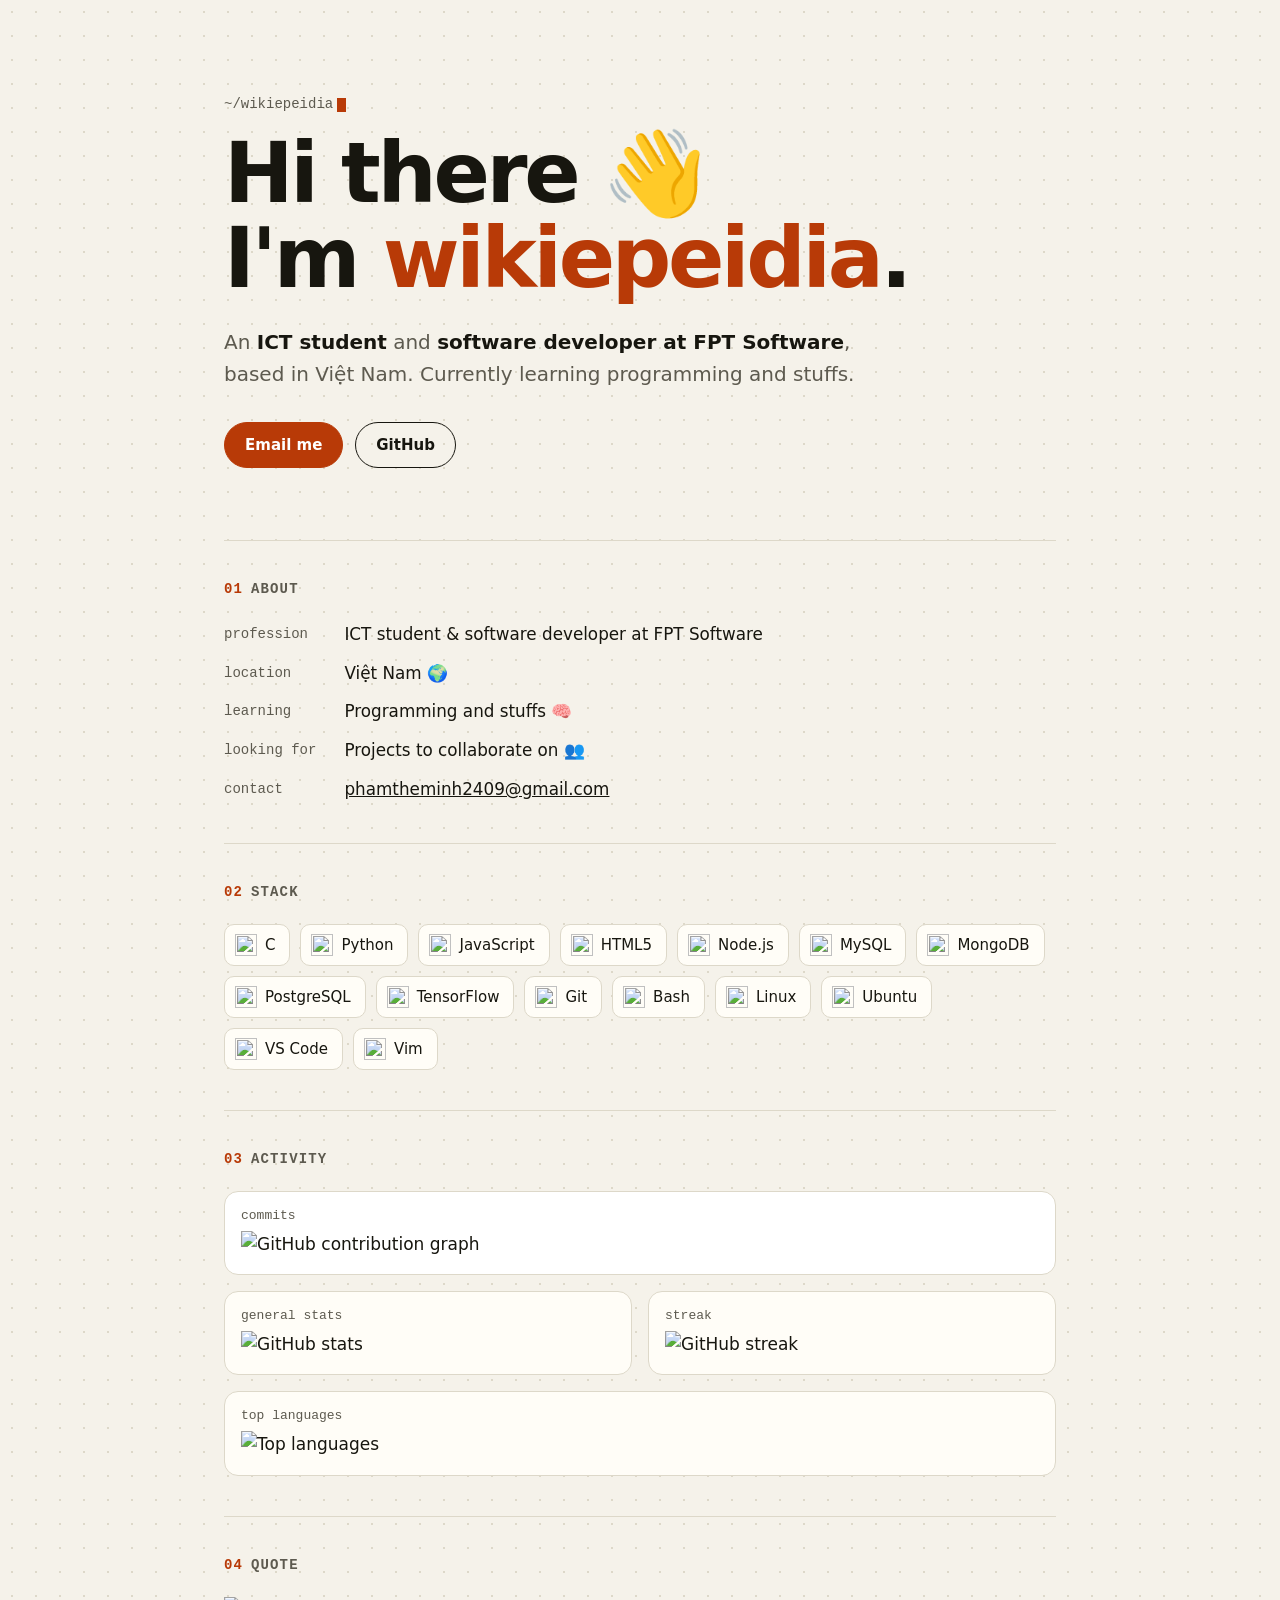
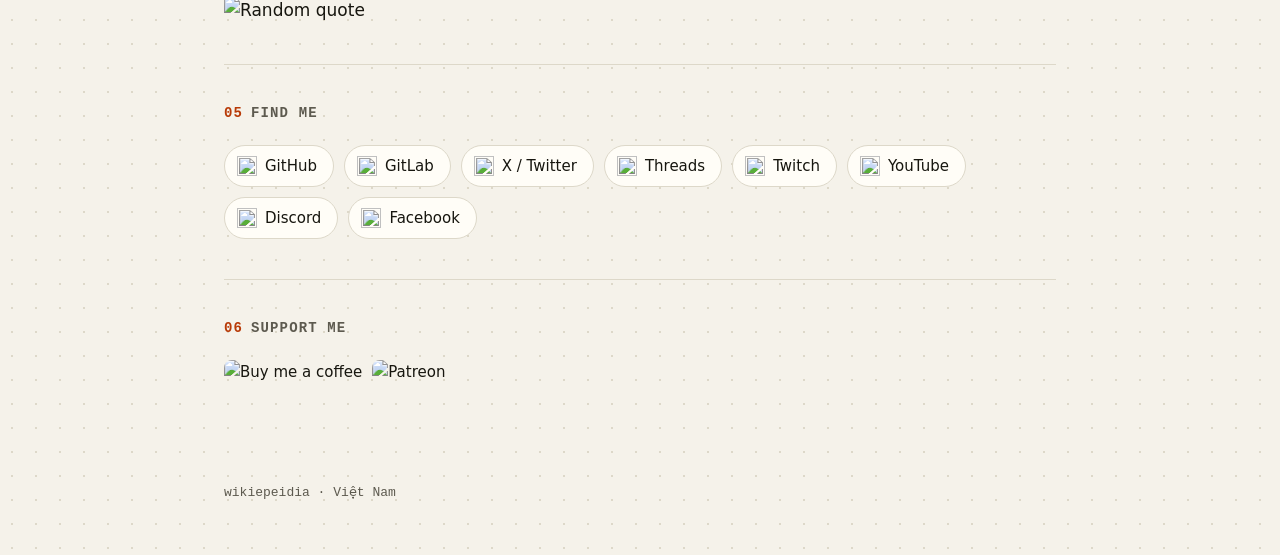
==== commit df69abea: "UPDATE webSite" ====
--- a/index.html
+++ b/index.html
@@ -1,448 +1,65 @@
-<!DOCTYPE html>
+<!doctype html>
 <html lang="en">
+<head>
+<meta charset="utf-8">
+<meta name="viewport" content="width=device-width, initial-scale=1">
+<title>wikiepeidia</title>
+<meta name="description" content="ICT student and software developer at FPT Software from Việt Nam. Learning programming and stuffs, open to collaborating on projects.">
+<meta name="theme-color" content="#f5f2ea" media="(prefers-color-scheme: light)">
+<meta name="theme-color" content="#0f1012" media="(prefers-color-scheme: dark)">
+<link rel="icon" type="image/png" href="assets/avatar.png">
+<link rel="stylesheet" href="css/style.css">
+</head>
+<body>
+<main>
+  <header class="hero">
+    <p class="eyebrow">~/wikiepeidia<span class="cursor" aria-hidden="true"></span></p>
+    <h1>Hi there 👋<br>I'm <em>wikiepeidia</em>.</h1>
+    <p class="lead">An <strong>ICT student</strong> and <strong>software developer at FPT Software</strong>, based in Việt Nam. Currently learning programming and stuffs.</p>
+    <div class="actions">
+      <a class="btn primary" href="mailto:phamtheminh2409@gmail.com">Email me</a>
+      <a class="btn" href="https://www.github.com/wikiepeidia" target="_blank" rel="noreferrer">GitHub</a>
+    </div>
+  </header>
 
-<head>
-    <meta charset="UTF-8">
-    <meta name="viewport" content="width=device-width, initial-scale=1.0">
-    <title>The Minh Pham - Videos</title>
-    <link rel="stylesheet" href="styles.css">
-</head>
+  <section id="about">
+    <h2><span>01</span>About</h2>
+    <dl>
+      <dt>profession</dt><dd>ICT student &amp; software developer at FPT Software</dd>
+      <dt>location</dt><dd>Việt Nam 🌍</dd>
+      <dt>learning</dt><dd>Programming and stuffs 🧠</dd>
+      <dt>looking for</dt><dd>Projects to collaborate on 👥</dd>
+      <dt>contact</dt><dd><a href="mailto:phamtheminh2409@gmail.com">phamtheminh2409@gmail.com</a></dd>
+    </dl>
+  </section>
 
-<body>
-    <div class="restored-notice">
-        ✨ Archived YouTube Channel - Multi-year snapshot restored from Wayback Machine. Click tabs below to explore
-        different periods.
-    </div>
+  <section id="stack">
+    <h2><span>02</span>Stack</h2>
+    <ul class="chips" id="stack-list"></ul>
+  </section>
 
-    <!-- Section Tabs -->
-    <div class="section-tabs">
-        <button class="section-tab active" data-section="2020" onclick="switchSection('2020')">
-            📅 November 8, 2020 (60 subscribers)
-        </button>
-        <button class="section-tab" data-section="2019" onclick="switchSection('2019')">
-            📅 August 1, 2019 (11 subscribers)
-        </button>
-        <button class="section-tab" data-section="achievements" onclick="switchSection('achievements')">
-            🏆 Achievements & Milestones
-        </button>
-    </div>
+  <section id="activity">
+    <h2><span>03</span>Activity</h2>
+    <div class="cards" id="stats-list"></div>
+  </section>
 
-    <!-- 2020 SECTION -->
-    <div id="2020" class="section-content active">
-        <!-- Channel Banner -->
-        <img src="images/error-banner.svg" alt="Channel Banner 2020" class="channel-banner"
-            onerror="handleBannerError(this)">
+  <section id="quote">
+    <h2><span>04</span>Quote</h2>
+  </section>
 
-        <!-- Channel Header -->
-        <div class="channel-header">
-            <img src="https://web.archive.org/web/20240414084945/https://yt3.ggpht.com/a/AATXAJwoEwhs652KftmSGKJRZlWGNX9T6MlzTXoWbsb-=s88-c-k-c0x00ffffff-no-rj"
-                alt="Thế Minh Phạm" class="channel-avatar"
-                onerror="handleAvatarError(this, 'photo/nov82020avatar.jpg')">
+  <section id="find-me">
+    <h2><span>05</span>Find me</h2>
+    <ul class="links" id="social-list"></ul>
+  </section>
 
-            <div class="channel-info">
-                <div class="channel-title">Thế Minh Phạm</div>
-                <div class="channel-stats">
-                    60 subscribers • 12 videos captured/~150
-                </div>
-                <div class="archive-date">📅 Snapshot from November 8, 2020</div>
-                <div class="header-links">
-                    <a href="http://affsuzukicup.com" class="header-link" target="_blank" rel="noopener">🔗
-                        affsuzukicup.com</a>
-                </div>
-            </div>
+  <section id="support">
+    <h2><span>06</span>Support me</h2>
+    <ul class="links" id="support-list"></ul>
+  </section>
+</main>
+<footer>wikiepeidia · Việt Nam</footer>
 
-            <button class="subscribe-btn"
-                onclick="if(confirm('This is an archived channel from 2020. Subscribe feature is not available.\n\nWould you like to subscribe to the main channel?')){window.open('https://www.youtube.com/@wikiepeidia','_blank');}">
-                Subscribe
-            </button>
-        </div>
-
-        <div class="section-header">
-            <h1>Videos (November 2020)</h1>
-            <div class="info">12 videos from this archived snapshot</div>
-        </div>
-
-        <div class="videos-grid">
-            <a href="#" class="video-card" onclick="return handleVideoClick(event)">
-                <img src="images/error-thumbnail.svg" alt="Windows 10 v2004 super lite" class="thumbnail"
-                    onerror="handleImageError(this, 'Us0RRukXTt8')">
-                <div class="video-info">
-                    <div class="video-title">Windows 10 v2004 super lite.(with download link)</div>
-                    <div class="video-meta">73 views • 2 days ago</div>
-                    <div class="video-estimated-date">📅 November 5 2020</div>
-                    <div class="video-id">Us0RRukXTt8</div>
-                </div>
-            </a>
-            <a href="#" class="video-card" onclick="return handleVideoClick(event)">
-                <img src="images/error-thumbnail.svg" alt="Linux mint" class="thumbnail"
-                    onerror="handleImageError(this, 'Z4Lc9qF8_1Y')">
-                <div class="video-info">
-                    <div class="video-title">Linux mint</div>
-                    <div class="video-meta">25 views • 3 days ago</div>
-                    <div class="video-estimated-date">📅 November 4 2020</div>
-                    <div class="video-id">Z4Lc9qF8_1Y</div>
-                </div>
-            </a>
-            <a href="#" class="video-card" onclick="return handleVideoClick(event)">
-                <img src="images/LFajTPb4bCY.jpg" alt="Can you play games on windows server?" class="thumbnail"
-                    onerror="handleImageError(this, 'LFajTPb4bCY')">
-                <div class="video-info">
-                    <div class="video-title">Can you play games on windows server?</div>
-                    <div class="video-meta">15 views • 3 days ago</div>
-                    <div class="video-estimated-date">📅 November 4 2020</div>
-                    <div class="video-id">LFajTPb4bCY</div>
-                </div>
-            </a>
-            <a href="#" class="video-card" onclick="return handleVideoClick(event)">
-                <img src="images/error-thumbnail.svg" alt="Among us full match" class="thumbnail"
-                    onerror="handleImageError(this, 'tye_RULula0')">
-                <div class="video-info">
-                    <div class="video-title">Among us full match</div>
-                    <div class="video-meta">6 views • 3 weeks ago</div>
-                    <div class="video-estimated-date">📅 October 12 2020</div>
-                    <div class="video-id">tye_RULula0</div>
-                </div>
-            </a>
-            <a href="#" class="video-card" onclick="return handleVideoClick(event)">
-                <img src="images/error-thumbnail.svg" alt="Among Us" class="thumbnail"
-                    onerror="handleImageError(this, 'ppzx-i9Q8HA')">
-                <div class="video-info">
-                    <div class="video-title">Among Us</div>
-                    <div class="video-meta">8 views • 3 weeks ago</div>
-                    <div class="video-estimated-date">📅 October 12 2020</div>
-                    <div class="video-id">ppzx-i9Q8HA</div>
-                </div>
-            </a>
-            <a href="#" class="video-card" onclick="return handleVideoClick(event)">
-                <img src="images/error-thumbnail.svg" alt="MEMZ runs on windows PE on a CD!" class="thumbnail"
-                    onerror="handleImageError(this, 'M9_CzgOSoEs')">
-                <div class="video-info">
-                    <div class="video-title">MEMZ runs on windows PE on a CD!</div>
-                    <div class="video-meta">8 views • 3 weeks ago</div>
-                    <div class="video-estimated-date">📅 October 12 2020</div>
-                    <div class="video-id">M9_CzgOSoEs</div>
-                </div>
-            </a>
-            <a href="#" class="video-card" onclick="return handleVideoClick(event)">
-                <img src="images/error-thumbnail.svg" alt="Hướng dẫn chơi Bay cao Việt Nam (DP1)" class="thumbnail"
-                    onerror="handleImageError(this, 'Hlliz4ifUbw')">
-                <div class="video-info">
-                    <div class="video-title">Hướng dẫn chơi Bay cao Việt Nam (DP1)</div>
-                    <div class="video-meta">3 views • 1 month ago</div>
-                    <div class="video-estimated-date">📅 September 25 2020</div>
-                    <div class="video-id">Hlliz4ifUbw</div>
-                </div>
-            </a>
-            <a href="#" class="video-card" onclick="return handleVideoClick(event)">
-                <img src="images/error-thumbnail.svg" alt="Roblox gameplay part3: Tower of hell" class="thumbnail"
-                    onerror="handleImageError(this, 'PXGGAJ6bWb8')">
-                <div class="video-info">
-                    <div class="video-title">Roblox gameplay part3: Tower of hell</div>
-                    <div class="video-meta">9 views • 1 month ago</div>
-                    <div class="video-estimated-date">📅 September 18 2020</div>
-                    <div class="video-id">PXGGAJ6bWb8</div>
-                </div>
-            </a>
-            <a href="#" class="video-card" onclick="return handleVideoClick(event)">
-                <img src="images/L0KLThYkErQ.jpg" alt="ROBLOX gameplay part2: jailbreak" class="thumbnail"
-                    onerror="handleImageError(this, 'L0KLThYkErQ')">
-                <div class="video-info">
-                    <div class="video-title">ROBLOX gameplay part2: jailbreak</div>
-                    <div class="video-meta">14 views • 1 month ago</div>
-                    <div class="video-estimated-date">📅 September 18 2020</div>
-                    <div class="video-id">L0KLThYkErQ</div>
-                </div>
-            </a>
-            <a href="#" class="video-card" onclick="return handleVideoClick(event)">
-                <img src="images/error-thumbnail.svg" alt="ROBLOX gameplay part 1: B I G paintball" class="thumbnail"
-                    onerror="handleImageError(this, 'm2XAw0Tf6qM')">
-                <div class="video-info">
-                    <div class="video-title">ROBLOX gameplay part 1: B I G paintball</div>
-                    <div class="video-meta">7 views • 1 month ago</div>
-                    <div class="video-estimated-date">📅 September 18 2020</div>
-                    <div class="video-id">m2XAw0Tf6qM</div>
-                </div>
-            </a>
-            <a href="#" class="video-card" onclick="return handleVideoClick(event)">
-                <img src="images/m4bo6Ak-Ivk.jpg" alt="Rick astley plays Tower of hell" class="thumbnail"
-                    onerror="handleImageError(this, 'm4bo6Ak-Ivk')">
-                <div class="video-info">
-                    <div class="video-title">Rick astley plays Tower of hell</div>
-                    <div class="video-meta">80 views • 1 month ago</div>
-                    <div class="video-estimated-date">📅 September 17 2020</div>
-                    <div class="video-id">m4bo6Ak-Ivk</div>
-                </div>
-            </a>
-            <a href="#" class="video-card" onclick="return handleVideoClick(event)">
-                <img src="images/error-thumbnail.svg" alt="MEMZ-Stick bug Challenge" class="thumbnail"
-                    onerror="handleImageError(this, 'LvLcduzcJAM')">
-                <div class="video-info">
-                    <div class="video-title">MEMZ-Stick bug Challenge</div>
-                    <div class="video-meta">31 views • 1 month ago</div>
-                    <div class="video-estimated-date">📅 September 14 2020</div>
-                    <div class="video-id">LvLcduzcJAM</div>
-                </div>
-            </a>
-        </div>
-    </div>
-
-    <!-- 2019 SECTION -->
-    <div id="2019" class="section-content">
-        <!-- Channel Banner -->
-        <img src="https://web.archive.org/web/20190801081144/https://yt3.ggpht.com/xvxUcl0QbY0bDn0hGd9I5rPdi3x2jSR_VJ6Xz92QYF99Jb4cys_6MP7HbysIWtqmYCe2fXUx9A=w2560-fcrop64=1,00005a57ffffa5a8-k-c0xffffffff-no-nd-rj"
-            alt="Channel Banner 2019" class="channel-banner" onerror="handleBannerError(this)">
-
-        <!-- Channel Header -->
-        <div class="channel-header">
-            <img src="https://web.archive.org/web/20190801081144/https://yt3.ggpht.com/a/AGF-l79jeAtfo0l4ibN49RaYTy5CCcP3D6AbBgt9VQ=s288-c-k-c0xffffffff-no-rj-mo"
-                alt="The Minh Pham" class="channel-avatar" onerror="handleAvatarError(this, 'photo/favicon.ico')">
-
-            <div class="channel-info">
-                <div class="channel-title">The Minh Pham</div>
-                <div class="channel-stats">
-                    11 subscribers • 12 videos captured/~40
-                </div>
-                <div class="archive-date">📅 Snapshot from August 1, 2019</div>
-                <div class="header-links">
-                    <a href="http://affsuzukicup.com" class="header-link" target="_blank" rel="noopener">🔗
-                        affsuzukicup.com</a>
-                </div>
-            </div>
-
-            <button class="subscribe-btn"
-                onclick="if(confirm('This is an archived channel from 2019. Subscribe feature is not available.\n\nWould you like to subscribe to the main channel?')){window.open('https://www.youtube.com/@wikiepeidia','_blank');}">
-                Subscribe
-            </button>
-        </div>
-
-        <div class="section-header">
-            <h1>Videos (August 2019)</h1>
-            <div class="info">12 videos archived from this snapshot</div>
-        </div>
-
-        <div class="videos-grid">
-            <a href="#" class="video-card" onclick="return handleVideoClick(event)">
-                <img src="images/S3_eXZzbkRI.webp" alt="Indonesia Raya (national anthem of indonesia) in 1945"
-                    class="thumbnail" onerror="handleImageError(this, 'S3_eXZzbkRI')">
-                <div class="video-info">
-                    <div class="video-title">Indonesia Raya (national anthem of indonesia) in 1945</div>
-                    <div class="video-meta">49 views • 2 months ago</div>
-                    <div class="video-estimated-date">📅 May 5 2019</div>
-                    <div class="video-id">ID: S3_eXZzbkRI</div>
-                </div>
-            </a>
-            <a href="#" class="video-card" onclick="return handleVideoClick(event)">
-                <img src="images/o2myC91DheY.webp" alt="trying to crash win7" class="thumbnail"
-                    onerror="handleImageError(this, 'o2myC91DheY')">
-                <div class="video-info">
-                    <div class="video-title">trying to crash win7</div>
-                    <div class="video-meta">11 views • 2 years ago</div>
-                    <div class="video-estimated-date">📅 Estimated: ~2017</div>
-                    <div class="video-id">ID: o2myC91DheY</div>
-                </div>
-            </a>
-            <a href="#" class="video-card" onclick="return handleVideoClick(event)">
-                <img src="images/mk5ewze8Emo.webp" alt="Destroy win XP starter editon" class="thumbnail"
-                    onerror="handleImageError(this, 'mk5ewze8Emo')">
-                <div class="video-info">
-                    <div class="video-title">Destroy win XP starter editon</div>
-                    <div class="video-meta">108 views • 2 years ago</div>
-                    <div class="video-estimated-date">📅 Estimated: ~2017</div>
-                    <div class="video-id">ID: mk5ewze8Emo</div>
-                </div>
-            </a>
-            <a href="#" class="video-card" onclick="return handleVideoClick(event)">
-                <img src="images/52bTbu9NztM.webp" alt="TRying to fix Win XP start menu" class="thumbnail"
-                    onerror="handleImageError(this, '52bTbu9NztM')">
-                <div class="video-info">
-                    <div class="video-title">TRying to fix Win XP start menu</div>
-                    <div class="video-meta">33 views • 2 years ago</div>
-                    <div class="video-estimated-date">📅 Estimated: ~2017</div>
-                    <div class="video-id">ID: 52bTbu9NztM</div>
-                </div>
-            </a>
-            <a href="#" class="video-card" onclick="return handleVideoClick(event)">
-                <img src="images/oQSQQFeDQ2w.webp" alt="Destroy win THIN PC 2010" class="thumbnail"
-                    onerror="handleImageError(this, 'oQSQQFeDQ2w')">
-                <div class="video-info">
-                    <div class="video-title">Destroy win THIN PC 2010</div>
-                    <div class="video-meta">32 views • 2 years ago</div>
-                    <div class="video-estimated-date">📅 Estimated: ~2017</div>
-                    <div class="video-id">ID: oQSQQFeDQ2w</div>
-                </div>
-            </a>
-            <a href="#" class="video-card" onclick="return handleVideoClick(event)">
-                <img src="images/cpaq1t6mp2M.webp" alt="Destroy win NT 4.0 server" class="thumbnail"
-                    onerror="handleImageError(this, 'cpaq1t6mp2M')">
-                <div class="video-info">
-                    <div class="video-title">Destroy win NT 4.0 server</div>
-                    <div class="video-meta">67 views • 2 years ago</div>
-                    <div class="video-estimated-date">📅 Estimated: ~2017</div>
-                    <div class="video-id">ID: cpaq1t6mp2M</div>
-                </div>
-            </a>
-            <a href="#" class="video-card" onclick="return handleVideoClick(event)">
-                <img src="images/error-thumbnail.svg" alt="win xp destroyed" class="thumbnail"
-                    onerror="handleImageError(this, 'k5rNgaC42XQ')">
-                <div class="video-info">
-                    <div class="video-title">win xp destroyed</div>
-                    <div class="video-meta">12 views • 2 years ago</div>
-                    <div class="video-estimated-date">📅 Estimated: ~2017</div>
-                    <div class="video-id">ID: k5rNgaC42XQ</div>
-                </div>
-            </a>
-            <a href="#" class="video-card" onclick="return handleVideoClick(event)">
-                <img src="images/error-thumbnail.svg" alt="install and destroy win 97" class="thumbnail"
-                    onerror="handleImageError(this, 'z-YkCdba2Xc')">
-                <div class="video-info">
-                    <div class="video-title">install and destroy win 97</div>
-                    <div class="video-meta">3 views • 2 years ago</div>
-                    <div class="video-estimated-date">📅 Estimated: ~2017</div>
-                    <div class="video-id">ID: z-YkCdba2Xc</div>
-                </div>
-            </a>
-            <a href="#" class="video-card" onclick="return handleVideoClick(event)">
-                <img src="images/error-thumbnail.svg" alt="win8 vs hurr-durr.com" class="thumbnail"
-                    onerror="handleImageError(this, 'ehysnhiFpzw')">
-                <div class="video-info">
-                    <div class="video-title">win8 vs hurr-durr.com</div>
-                    <div class="video-meta">30 views • 2 years ago</div>
-                    <div class="video-estimated-date">📅 Estimated: ~2017</div>
-                    <div class="video-id">ID: ehysnhiFpzw</div>
-                </div>
-            </a>
-            <a href="#" class="video-card" onclick="return handleVideoClick(event)">
-                <img src="images/error-thumbnail.svg" alt="virus" class="thumbnail"
-                    onerror="handleImageError(this, 'yHBTm0FxR3k')">
-                <div class="video-info">
-                    <div class="video-title">virus</div>
-                    <div class="video-meta">5 views • 2 years ago</div>
-                    <div class="video-estimated-date">📅 Estimated: ~2017</div>
-                    <div class="video-id">ID: yHBTm0FxR3k</div>
-                </div>
-            </a>
-            <a href="#" class="video-card" onclick="return handleVideoClick(event)">
-                <img src="images/errorsrandom.svg" alt="Hoai NT   đã đăng một video lên Dòng thời gian của cô ấy"
-                    class="thumbnail" onerror="handleImageError(this, 'Nuz-2zkCb7Y')">
-                <div class="video-info">
-                    <div class="video-title">Hoai NT đã đăng một video lên Dòng thời gian của cô ấy</div>
-                    <div class="video-meta">12 views • 2 years ago</div>
-                    <div class="video-estimated-date">📅 Estimated: May 7 2017</div>
-                    <div class="video-id">ID: Nuz-2zkCb7Y</div>
-                </div>
-            </a>
-            <a href="#" class="video-card" onclick="return handleVideoClick(event)">
-                <img src="images/errorsrandom.svg" alt="Hoai NT   Bắn cái rằm" class="thumbnail"
-                    onerror="handleImageError(this, '8T1nnUwSoX8')">
-                <div class="video-info">
-                    <div class="video-title">Hoai NT Bắn cái rằm</div>
-                    <div class="video-meta">11 views • 2 years ago</div>
-                    <div class="video-estimated-date">📅 Estimated: April-May 2017</div>
-                    <div class="video-id">ID: 8T1nnUwSoX8</div>
-                </div>
-            </a>
-        </div>
-    </div>
-
-    <!-- ACHIEVEMENTS SECTION -->
-    <div id="achievements" class="section-content">
-        <div class="section-header">
-            <h1>🏆 Channel Achievements & Milestones</h1>
-            <div class="info">Major milestones and growth achievements throughout 2021</div>
-        </div>
-
-        <div class="achievements-container">
-            <div style="width: 100%;">
-                <h3 style="margin-bottom: 20px; color: #030303; font-size: 16px;">👁️ View Milestones</h3>
-                <div class="achievements-gallery">
-                    <div class="achievement-item">
-                        <img src="images/achivements/25kviewmarch20-2021.png" alt="25K Views">
-                        <div class="achievement-label">25K Views</div>
-                        <div class="achievement-date">March 20, 2021</div>
-                    </div>
-                    <div class="achievement-item">
-                        <img src="images/achivements/30kviewapril1-2021.png" alt="30K Views">
-                        <div class="achievement-label">30K Views</div>
-                        <div class="achievement-date">April 1, 2021</div>
-                    </div>
-                    <div class="achievement-item">
-                        <img src="images/achivements/40kviewapril19-2021.png" alt="40K Views">
-                        <div class="achievement-label">40K Views</div>
-                        <div class="achievement-date">April 19, 2021</div>
-                    </div>
-                    <div class="achievement-item">
-                        <img src="images/achivements/50kviewapril26-2021.png" alt="50K Views">
-                        <div class="achievement-label">50K Views</div>
-                        <div class="achievement-date">April 26, 2021</div>
-                    </div>
-                    <div class="achievement-item">
-                        <img src="images/achivements/60kviewmay2-2021.png" alt="60K Views">
-                        <div class="achievement-label">60K Views</div>
-                        <div class="achievement-date">May 2, 2021</div>
-                    </div>
-                    <div class="achievement-item">
-                        <img src="images/achivements/70kviewmay5-2021.png" alt="70K Views">
-                        <div class="achievement-label">70K Views</div>
-                        <div class="achievement-date">May 5, 2021</div>
-                    </div>
-                    <div class="achievement-item">
-                        <img src="images/achivements/75kviewMay7-2021.png" alt="75K Views">
-                        <div class="achievement-label">75K Views</div>
-                        <div class="achievement-date">May 7, 2021</div>
-                    </div>
-                    <div class="achievement-item">
-                        <img src="images/achivements/90kviewsmay10-2021.png" alt="90K Views">
-                        <div class="achievement-label">90K Views</div>
-                        <div class="achievement-date">May 10, 2021</div>
-                    </div>
-                    <div class="achievement-item">
-                        <img src="images/achivements/100k view may13-2021.webp" alt="100K Views">
-                        <div class="achievement-label">100K Views</div>
-                        <div class="achievement-date">May 13, 2021</div>
-                    </div>
-                </div>
-            </div>
-
-            <div style="width: 100%; margin-top: 50px;">
-                <h3 style="margin-bottom: 20px; color: #030303; font-size: 16px;">👥 Subscriber Milestones</h3>
-                <div class="achievements-gallery">
-                    <div class="achievement-item">
-                        <img src="images/achivements/150subapril13-2021.png" alt="150 Subscribers">
-                        <div class="achievement-label">150 Subscribers</div>
-                        <div class="achievement-date">April 13, 2021</div>
-                    </div>
-                    <div class="achievement-item">
-                        <img src="images/achivements/200subapril29-2021.png" alt="200 Subscribers">
-                        <div class="achievement-label">200 Subscribers</div>
-                        <div class="achievement-date">April 29, 2021</div>
-                    </div>
-                    <div class="achievement-item">
-                        <img src="images/achivements/250submay6-2021.png" alt="250 Subscribers">
-                        <div class="achievement-label">250 Subscribers</div>
-                        <div class="achievement-date">May 6, 2021</div>
-                    </div>
-                    <div class="achievement-item">
-                        <img src="images/achivements/300submay11-2021.webp" alt="300 Subscribers">
-                        <div class="achievement-label">300 Subscribers</div>
-                        <div class="achievement-date">May 11, 2021</div>
-                    </div>
-                </div>
-            </div>
-
-            <div style="width: 100%; margin-top: 50px;">
-                <h3 style="margin-bottom: 20px; color: #030303; font-size: 16px;">📹 Content Milestones</h3>
-                <div class="achievements-gallery">
-                    <div class="achievement-item">
-                        <img src="images/achivements/200uploadMay17-2021.webp" alt="200 Uploads">
-                        <div class="achievement-label">200 Uploads</div>
-                        <div class="achievement-date">May 17, 2021</div>
-                    </div>
-                </div>
-            </div>
-        </div>
-    </div>
-
-    <script src="script.js"></script>
+<script src="js/data.js"></script>
+<script src="js/main.js"></script>
 </body>
-
-</html>+</html>
--- a/css/style.css
+++ b/css/style.css
@@ -0,0 +1,108 @@
+:root {
+  --bg: #f5f2ea;
+  --ink: #17160f;
+  --muted: #5d5a4f;
+  --card: #fffdf7;
+  --line: #ddd8c9;
+  --accent: #b83a07;
+  --on-accent: #fff;
+  --mono: ui-monospace, "SF Mono", "Cascadia Code", Consolas, monospace;
+  --sans: ui-sans-serif, system-ui, -apple-system, "Segoe UI", Roboto, sans-serif;
+}
+@media (prefers-color-scheme: dark) {
+  :root {
+    --bg: #0f1012;
+    --ink: #ece9e0;
+    --muted: #a09c8f;
+    --card: #17181b;
+    --line: #2a2b2f;
+    --accent: #ff8a5b;
+    --on-accent: #0f1012;
+  }
+}
+* { box-sizing: border-box; }
+html { scroll-behavior: smooth; }
+body {
+  margin: 0;
+  background: var(--bg);
+  background-image: radial-gradient(var(--line) 1px, transparent 1px);
+  background-size: 24px 24px;
+  color: var(--ink);
+  font: 17px/1.6 var(--sans);
+}
+main, footer { max-width: 880px; margin: 0 auto; padding: 0 24px; }
+a { color: inherit; }
+:focus-visible { outline: 2px solid var(--accent); outline-offset: 3px; }
+
+/* hero */
+.hero { padding: 96px 0 72px; }
+.eyebrow { font: 500 14px var(--mono); color: var(--muted); margin: 0 0 20px; }
+.cursor {
+  display: inline-block; width: 9px; height: 1em; margin-left: 4px;
+  background: var(--accent); vertical-align: text-bottom;
+  animation: blink 1.1s steps(1) infinite;
+}
+@keyframes blink { 50% { opacity: 0; } }
+@media (prefers-reduced-motion: reduce) { .cursor { animation: none; } html { scroll-behavior: auto; } }
+h1 {
+  font-size: clamp(2.6rem, 9vw, 5.2rem);
+  line-height: 1.02; letter-spacing: -0.04em; margin: 0 0 24px;
+}
+h1 em { font-style: normal; color: var(--accent); }
+.lead { font-size: 1.25rem; max-width: 34em; color: var(--muted); margin: 0 0 32px; }
+.lead strong { color: var(--ink); font-weight: 600; }
+.actions { display: flex; flex-wrap: wrap; gap: 12px; }
+.btn {
+  display: inline-block; padding: 10px 20px; border-radius: 999px;
+  border: 1px solid var(--ink); text-decoration: none; font-weight: 600; font-size: 15px;
+  transition: transform .15s, background .15s;
+}
+.btn:hover { transform: translateY(-2px); }
+.btn.primary { background: var(--accent); border-color: var(--accent); color: var(--on-accent); }
+
+/* sections */
+section { padding: 40px 0; border-top: 1px solid var(--line); }
+h2 { font: 600 14px var(--mono); color: var(--muted); text-transform: uppercase; letter-spacing: .08em; margin: 0 0 24px; }
+h2 span { color: var(--accent); margin-right: 8px; }
+
+dl { display: grid; grid-template-columns: max-content 1fr; gap: 12px 28px; margin: 0; }
+dt { font: 500 14px/1.9 var(--mono); color: var(--muted); }
+dd { margin: 0; font-size: 1.05rem; }
+
+.chips { list-style: none; display: flex; flex-wrap: wrap; gap: 10px; padding: 0; margin: 0; }
+.chips li {
+  display: flex; align-items: center; gap: 8px; padding: 8px 14px 8px 10px;
+  background: var(--card); border: 1px solid var(--line); border-radius: 10px; font-size: 15px;
+}
+.chips img { width: 22px; height: 22px; }
+
+.cards { display: grid; gap: 16px; grid-template-columns: repeat(auto-fit, minmax(300px, 1fr)); }
+.card { background: var(--card); border: 1px solid var(--line); border-radius: 14px; padding: 16px; overflow: hidden; }
+.card.wide { grid-column: 1 / -1; }
+.card.light { background: #fff; } /* pacman svg is drawn for light backgrounds */
+.card img { display: block; max-width: 100%; height: auto; margin: 0 auto; }
+.card p { margin: 0 0 8px; font: 500 13px var(--mono); color: var(--muted); }
+
+#quote img { max-width: 100%; height: auto; }
+
+.links { display: flex; flex-wrap: wrap; gap: 10px; list-style: none; padding: 0; margin: 0; }
+.links a {
+  display: block; padding: 8px 16px; border: 1px solid var(--line); border-radius: 999px;
+  background: var(--card); text-decoration: none; font-size: 15px;
+  transition: border-color .15s, color .15s;
+}
+.links a:hover { border-color: var(--accent); color: var(--accent); }
+.links { align-items: center; }
+#support-list a { padding: 0; border: 0; background: none; } /* the badge image is the button */
+#social-list a { display: flex; align-items: center; gap: 8px; padding-left: 12px; }
+#social-list img { width: 20px; height: 20px; }
+#support-list img { display: block; height: 44px; width: auto; border-radius: 8px; }
+@media (prefers-color-scheme: dark) { .links img.mono { filter: invert(1); } }
+
+footer { padding: 40px 24px 56px; color: var(--muted); font: 13px var(--mono); }
+
+@media (max-width: 520px) {
+  .hero { padding: 64px 0 48px; }
+  dl { grid-template-columns: 1fr; gap: 0; }
+  dd { margin-bottom: 14px; }
+}
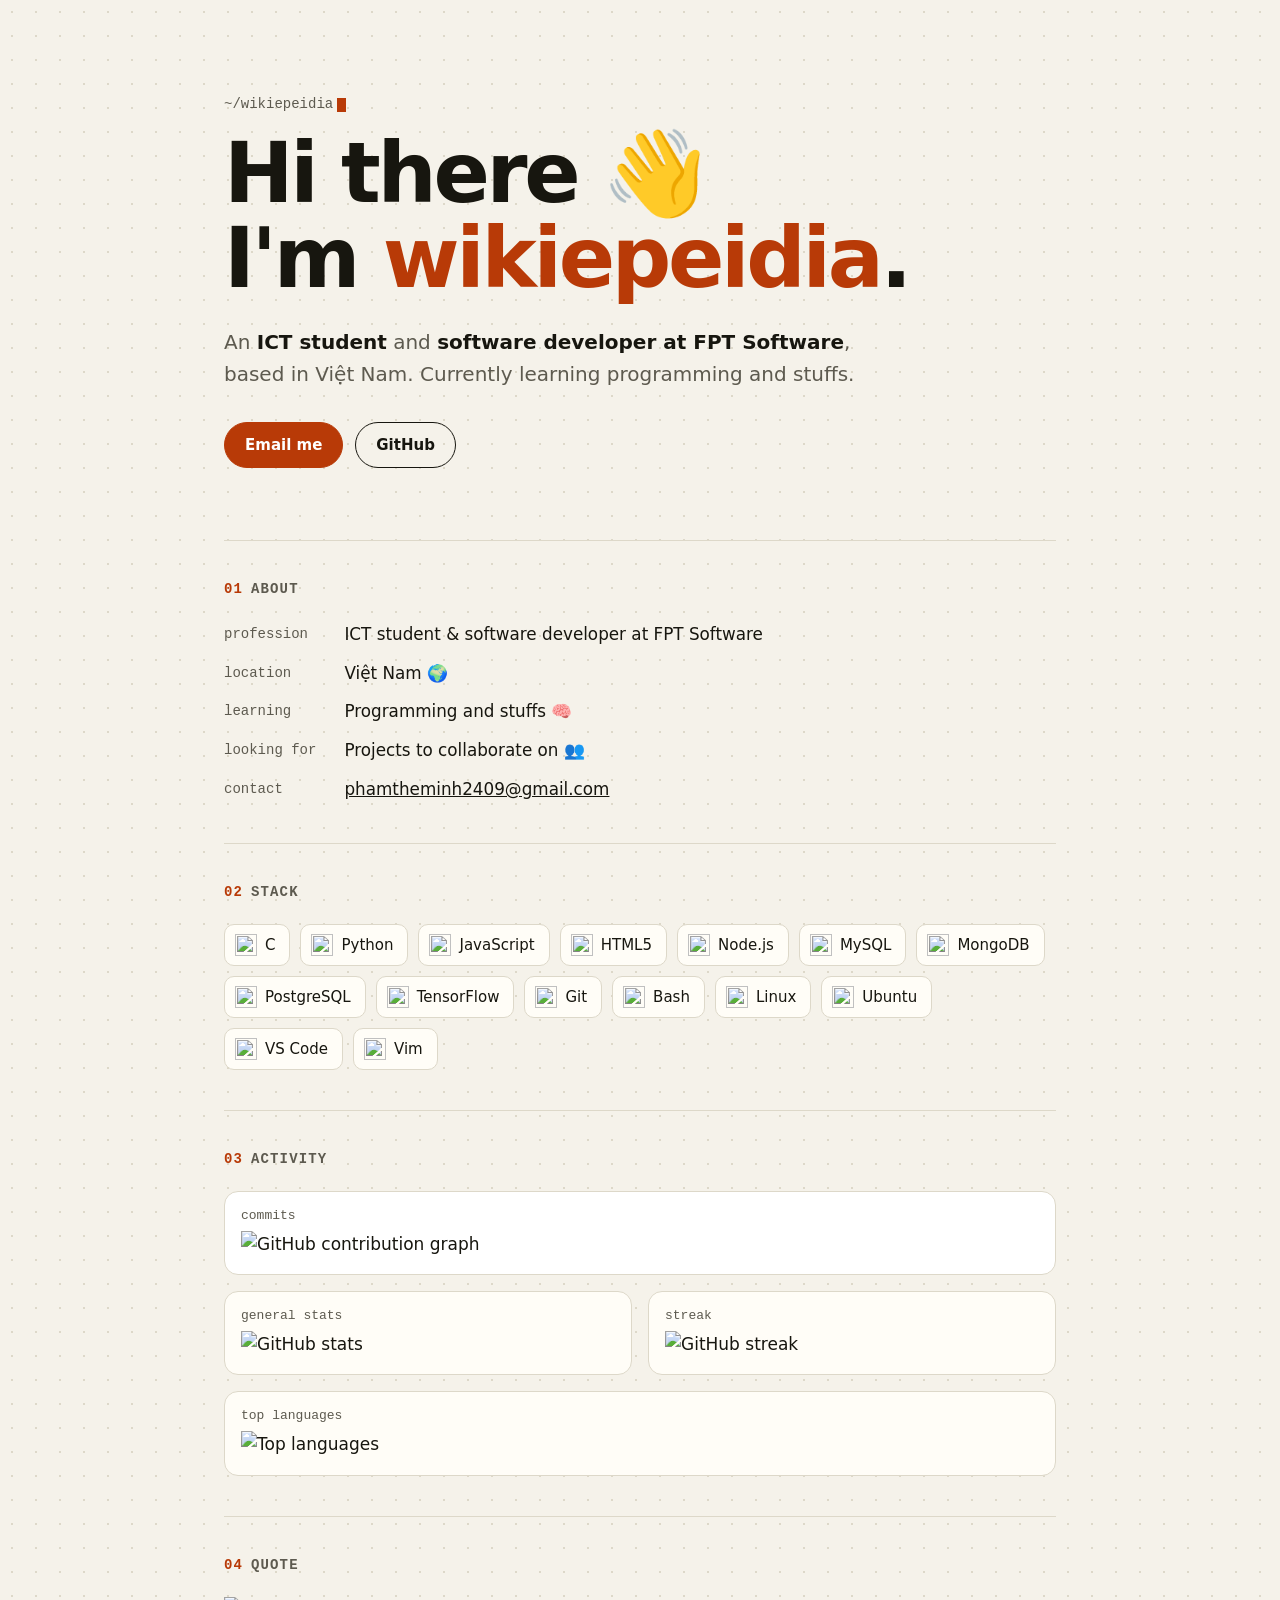
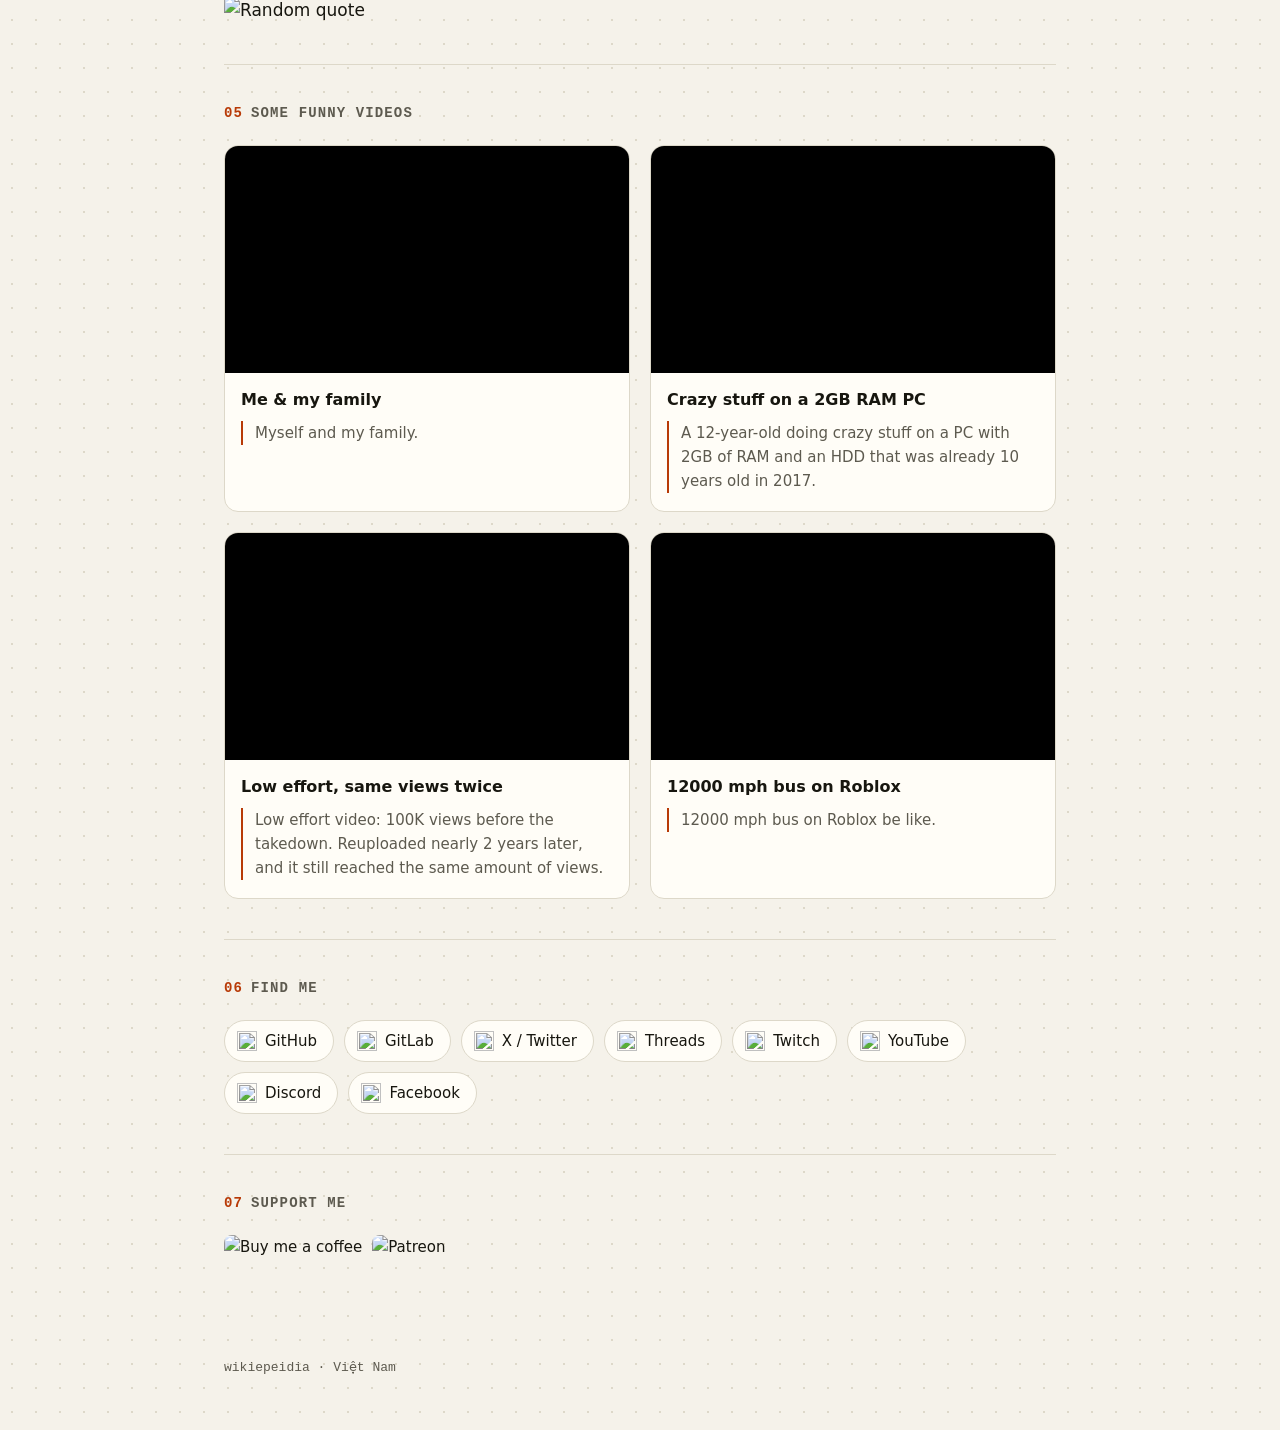
==== commit 7dcf74b0: "update youtube shit" ====
--- a/index.html
+++ b/index.html
@@ -47,13 +47,18 @@
     <h2><span>04</span>Quote</h2>
   </section>
 
+  <section id="videos">
+    <h2><span>05</span>Some funny videos</h2>
+    <div class="videos" id="video-list"></div>
+  </section>
+
   <section id="find-me">
-    <h2><span>05</span>Find me</h2>
+    <h2><span>06</span>Find me</h2>
     <ul class="links" id="social-list"></ul>
   </section>
 
   <section id="support">
-    <h2><span>06</span>Support me</h2>
+    <h2><span>07</span>Support me</h2>
     <ul class="links" id="support-list"></ul>
   </section>
 </main>
--- a/css/style.css
+++ b/css/style.css
@@ -85,6 +85,15 @@
 
 #quote img { max-width: 100%; height: auto; }
 
+.videos { display: grid; gap: 20px; grid-template-columns: repeat(auto-fit, minmax(300px, 1fr)); }
+.video { margin: 0; background: var(--card); border: 1px solid var(--line); border-radius: 14px; overflow: hidden; }
+.video iframe { display: block; width: 100%; aspect-ratio: 16 / 9; border: 0; background: #000; }
+.video figcaption { padding: 14px 16px 18px; }
+.video h3 { margin: 0 0 8px; font-size: 1rem; }
+.video h3 a { text-decoration: none; }
+.video h3 a:hover { color: var(--accent); }
+.video blockquote { margin: 0; padding-left: 12px; border-left: 2px solid var(--accent); color: var(--muted); font-size: 15px; }
+
 .links { display: flex; flex-wrap: wrap; gap: 10px; list-style: none; padding: 0; margin: 0; }
 .links a {
   display: block; padding: 8px 16px; border: 1px solid var(--line); border-radius: 999px;
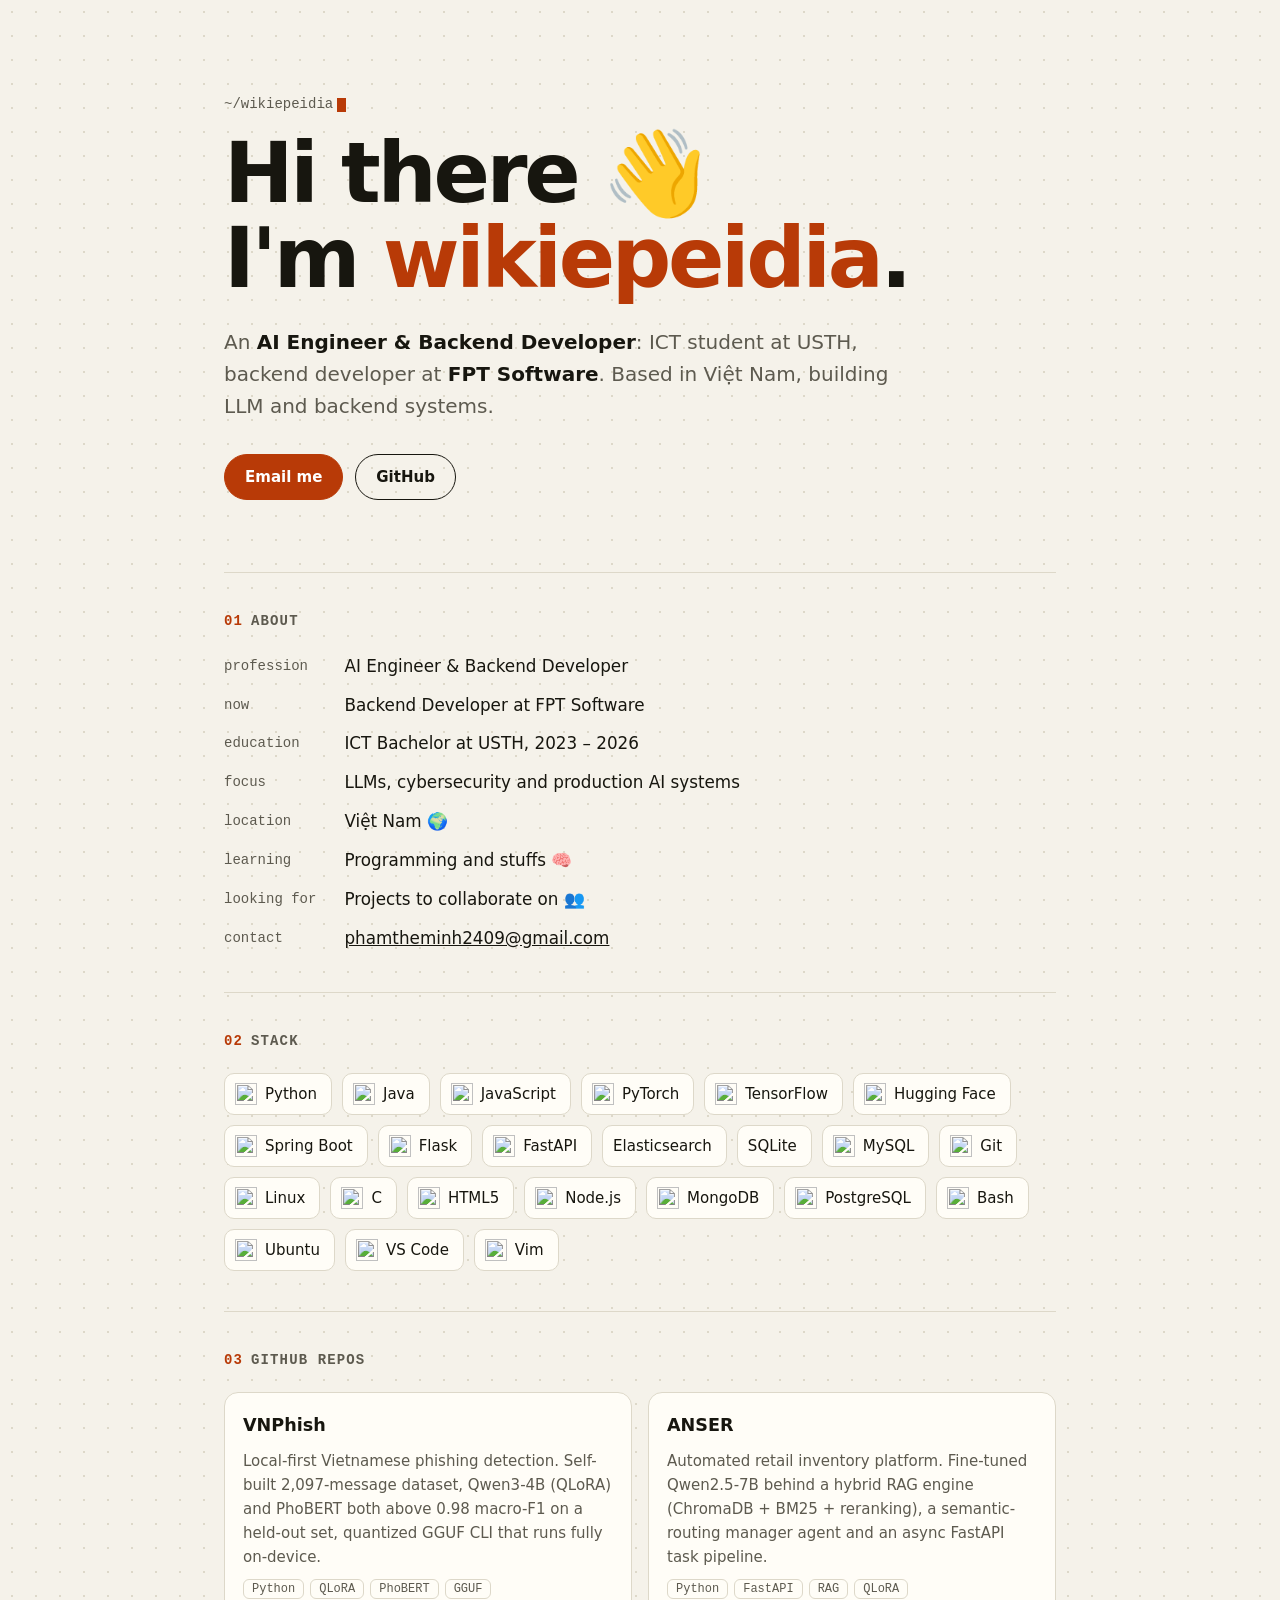
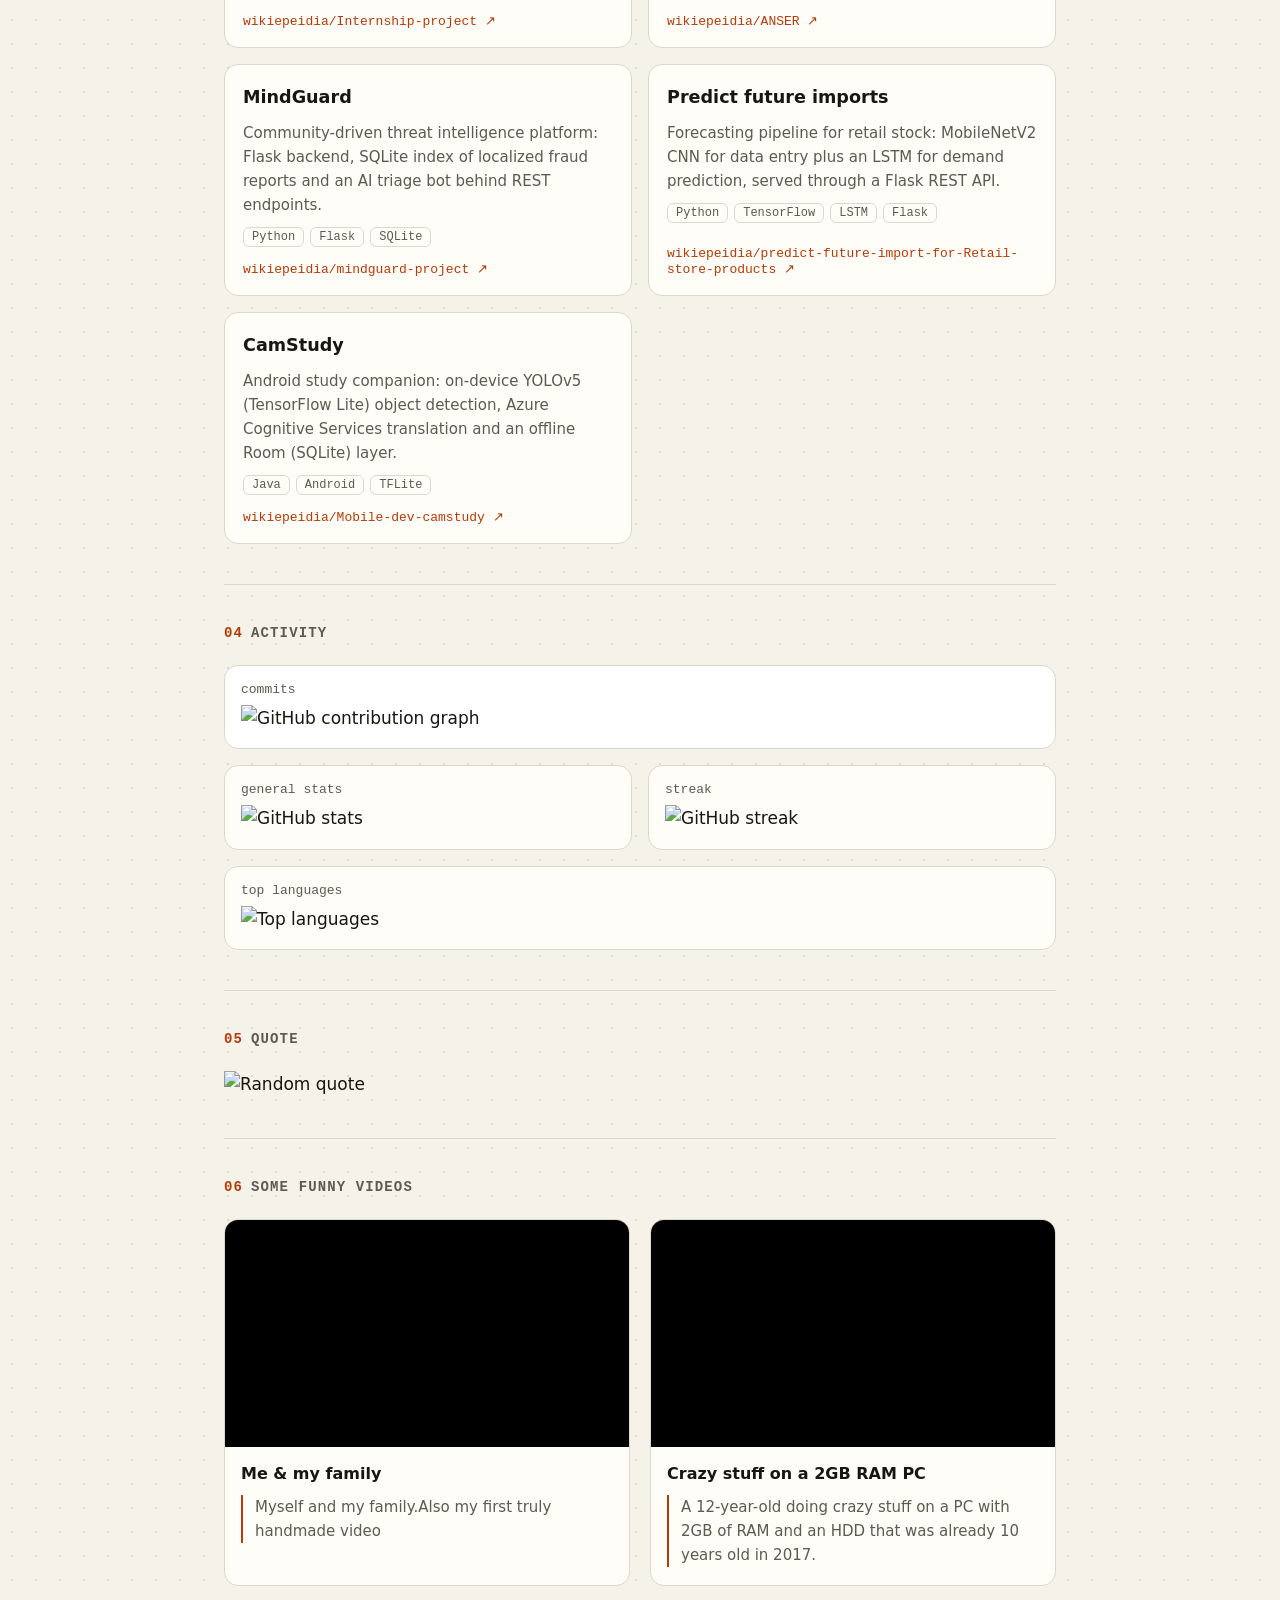
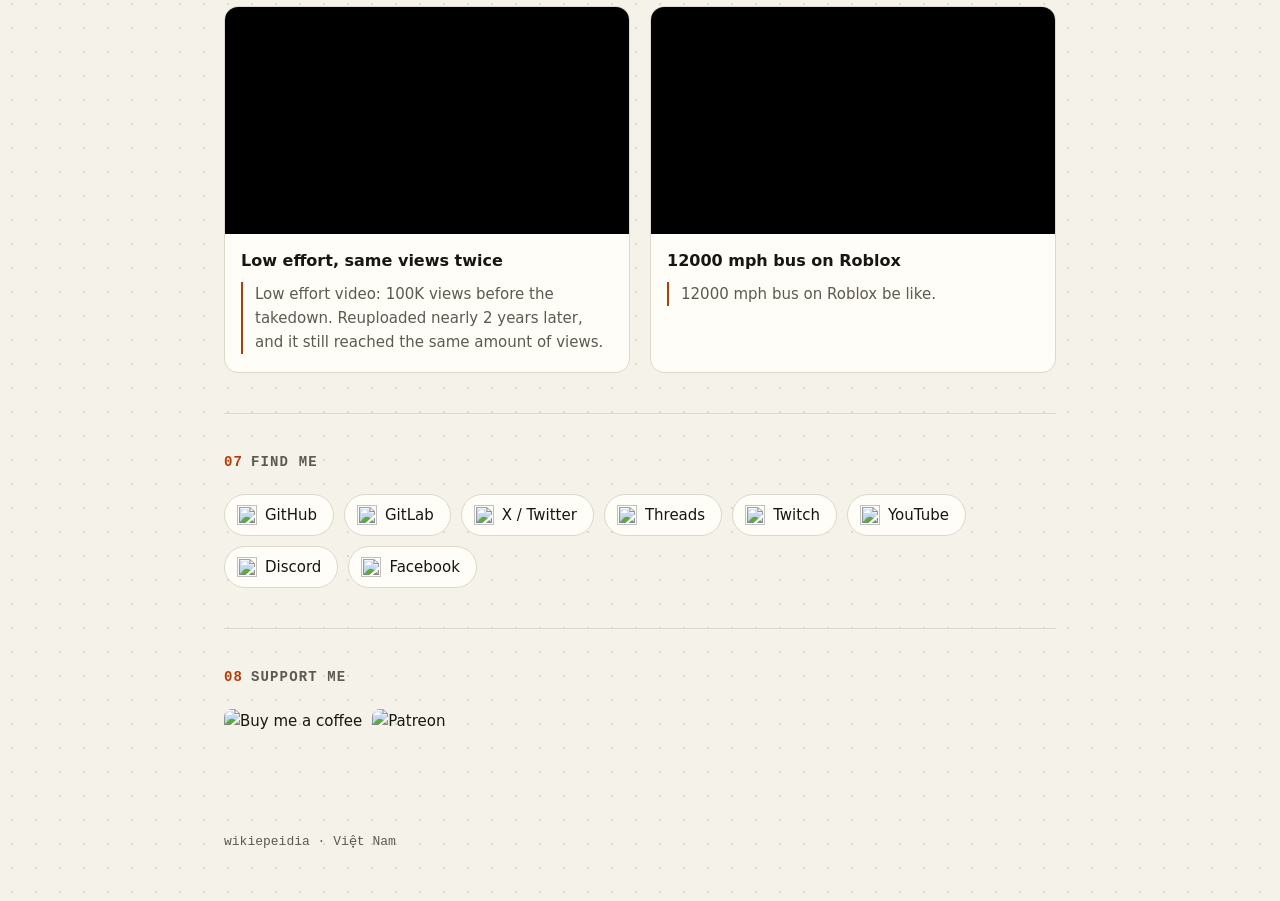
==== commit 77ae9a15: "ADD random project and giggles" ====
--- a/index.html
+++ b/index.html
@@ -4,7 +4,7 @@
 <meta charset="utf-8">
 <meta name="viewport" content="width=device-width, initial-scale=1">
 <title>wikiepeidia</title>
-<meta name="description" content="ICT student and software developer at FPT Software from Việt Nam. Learning programming and stuffs, open to collaborating on projects.">
+<meta name="description" content="AI engineer and backend developer from Việt Nam: ICT student at USTH, backend developer at FPT Software. Open to collaborating on projects.">
 <meta name="theme-color" content="#f5f2ea" media="(prefers-color-scheme: light)">
 <meta name="theme-color" content="#0f1012" media="(prefers-color-scheme: dark)">
 <link rel="icon" type="image/png" href="assets/avatar.png">
@@ -15,7 +15,7 @@
   <header class="hero">
     <p class="eyebrow">~/wikiepeidia<span class="cursor" aria-hidden="true"></span></p>
     <h1>Hi there 👋<br>I'm <em>wikiepeidia</em>.</h1>
-    <p class="lead">An <strong>ICT student</strong> and <strong>software developer at FPT Software</strong>, based in Việt Nam. Currently learning programming and stuffs.</p>
+    <p class="lead">An <strong>AI Engineer &amp; Backend Developer</strong>: ICT student at USTH, backend developer at <strong>FPT Software</strong>. Based in Việt Nam, building LLM and backend systems.</p>
     <div class="actions">
       <a class="btn primary" href="mailto:phamtheminh2409@gmail.com">Email me</a>
       <a class="btn" href="https://www.github.com/wikiepeidia" target="_blank" rel="noreferrer">GitHub</a>
@@ -23,9 +23,12 @@
   </header>
 
   <section id="about">
-    <h2><span>01</span>About</h2>
+    <h2>About</h2>
     <dl>
-      <dt>profession</dt><dd>ICT student &amp; software developer at FPT Software</dd>
+      <dt>profession</dt><dd>AI Engineer &amp; Backend Developer</dd>
+      <dt>now</dt><dd>Backend Developer at FPT Software</dd>
+      <dt>education</dt><dd>ICT Bachelor at USTH, 2023 – 2026</dd>
+      <dt>focus</dt><dd>LLMs, cybersecurity and production AI systems</dd>
       <dt>location</dt><dd>Việt Nam 🌍</dd>
       <dt>learning</dt><dd>Programming and stuffs 🧠</dd>
       <dt>looking for</dt><dd>Projects to collaborate on 👥</dd>
@@ -34,31 +37,36 @@
   </section>
 
   <section id="stack">
-    <h2><span>02</span>Stack</h2>
+    <h2>Stack</h2>
     <ul class="chips" id="stack-list"></ul>
   </section>
 
+  <section id="projects">
+    <h2>GitHub repos</h2>
+    <div class="projects" id="project-list"></div>
+  </section>
+
   <section id="activity">
-    <h2><span>03</span>Activity</h2>
+    <h2>Activity</h2>
     <div class="cards" id="stats-list"></div>
   </section>
 
   <section id="quote">
-    <h2><span>04</span>Quote</h2>
+    <h2>Quote</h2>
   </section>
 
   <section id="videos">
-    <h2><span>05</span>Some funny videos</h2>
+    <h2>Some funny videos</h2>
     <div class="videos" id="video-list"></div>
   </section>
 
   <section id="find-me">
-    <h2><span>06</span>Find me</h2>
+    <h2>Find me</h2>
     <ul class="links" id="social-list"></ul>
   </section>
 
   <section id="support">
-    <h2><span>07</span>Support me</h2>
+    <h2>Support me</h2>
     <ul class="links" id="support-list"></ul>
   </section>
 </main>
--- a/css/style.css
+++ b/css/style.css
@@ -63,7 +63,21 @@
 /* sections */
 section { padding: 40px 0; border-top: 1px solid var(--line); }
 h2 { font: 600 14px var(--mono); color: var(--muted); text-transform: uppercase; letter-spacing: .08em; margin: 0 0 24px; }
-h2 span { color: var(--accent); margin-right: 8px; }
+main { counter-reset: sec; }
+h2::before { counter-increment: sec; content: counter(sec, decimal-leading-zero); color: var(--accent); margin-right: 8px; } /* auto-numbers sections */
+
+.projects { display: grid; gap: 16px; grid-template-columns: repeat(auto-fit, minmax(270px, 1fr)); }
+.project {
+  display: flex; flex-direction: column; gap: 10px; padding: 18px;
+  background: var(--card); border: 1px solid var(--line); border-radius: 14px; text-decoration: none;
+  transition: border-color .15s, transform .15s;
+}
+.project:hover { border-color: var(--accent); transform: translateY(-2px); }
+.project h3 { margin: 0; font-size: 1.1rem; }
+.project p { margin: 0; color: var(--muted); font-size: 15px; }
+.project ul { display: flex; flex-wrap: wrap; gap: 6px; list-style: none; padding: 0; margin: 0; }
+.project li { font: 12px var(--mono); padding: 2px 8px; border: 1px solid var(--line); border-radius: 6px; color: var(--muted); }
+.project .repo { margin-top: auto; padding-top: 4px; font: 500 13px var(--mono); color: var(--accent); }
 
 dl { display: grid; grid-template-columns: max-content 1fr; gap: 12px 28px; margin: 0; }
 dt { font: 500 14px/1.9 var(--mono); color: var(--muted); }
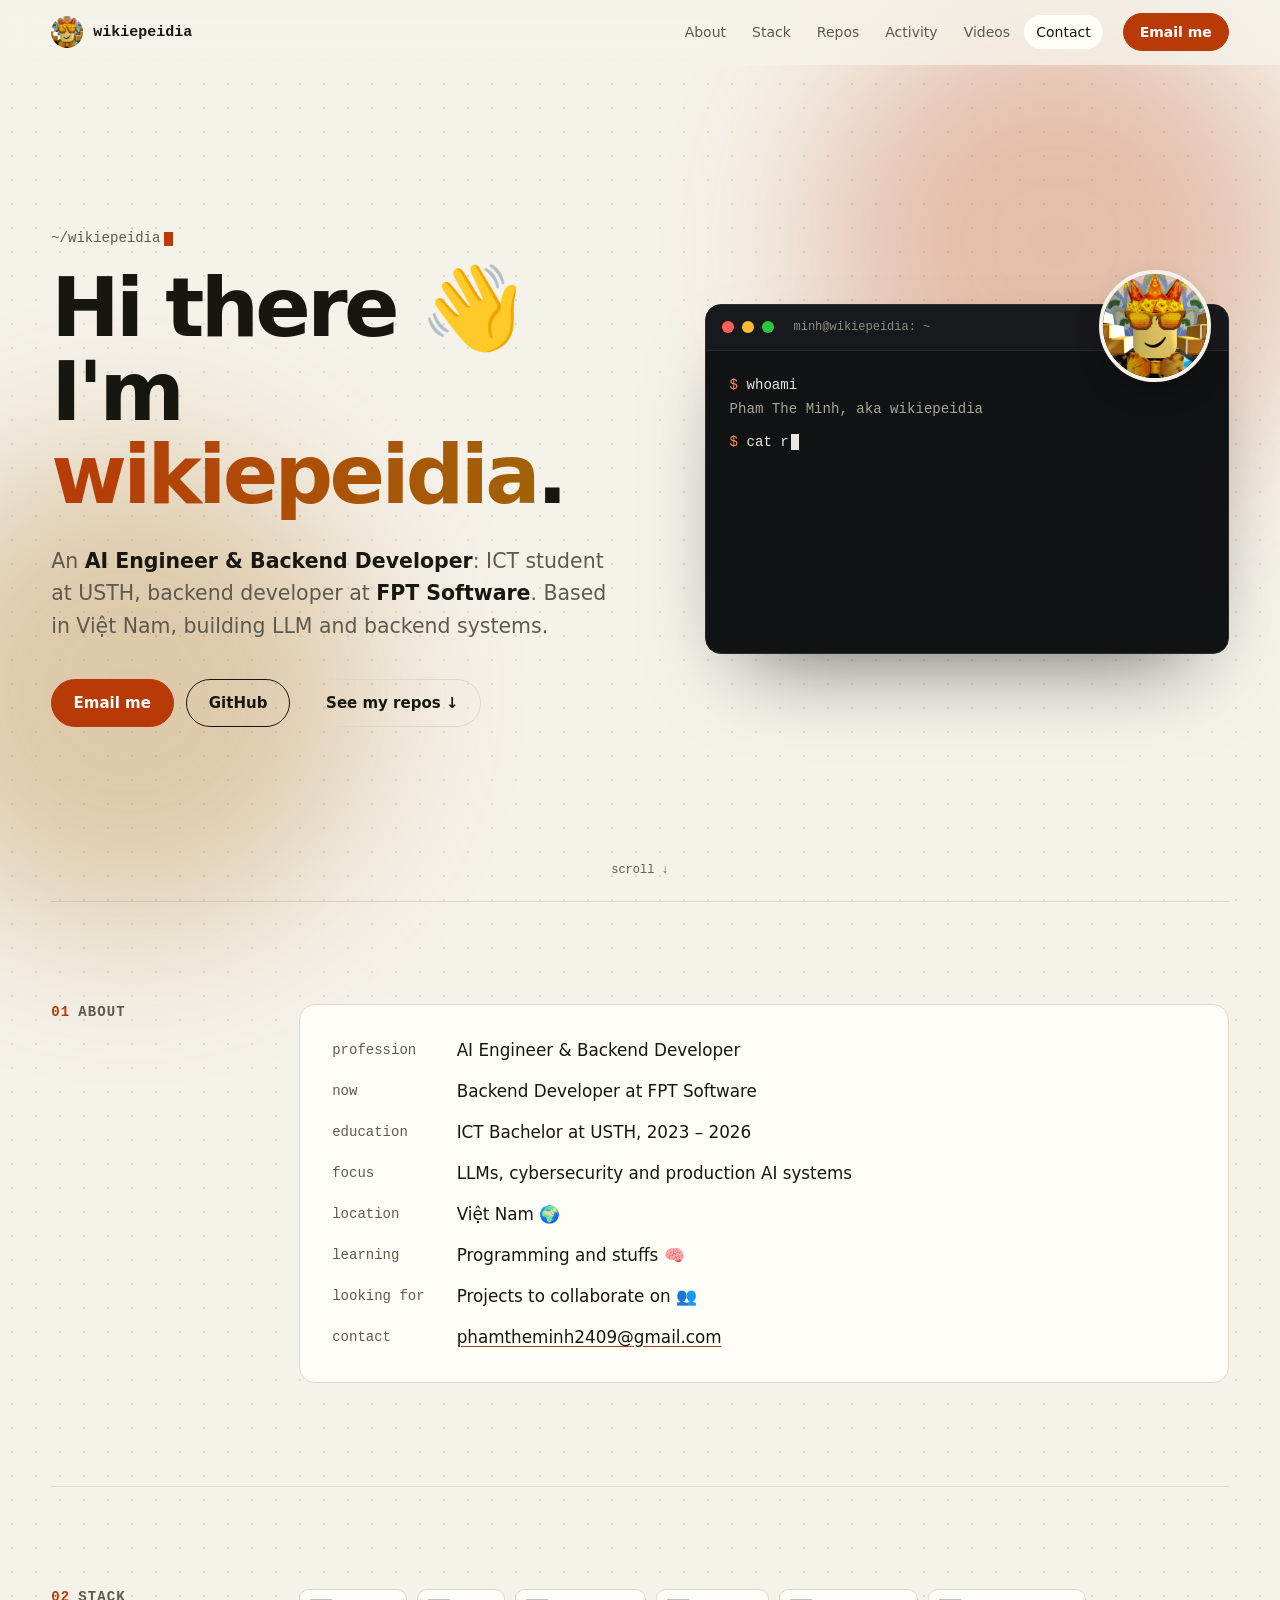
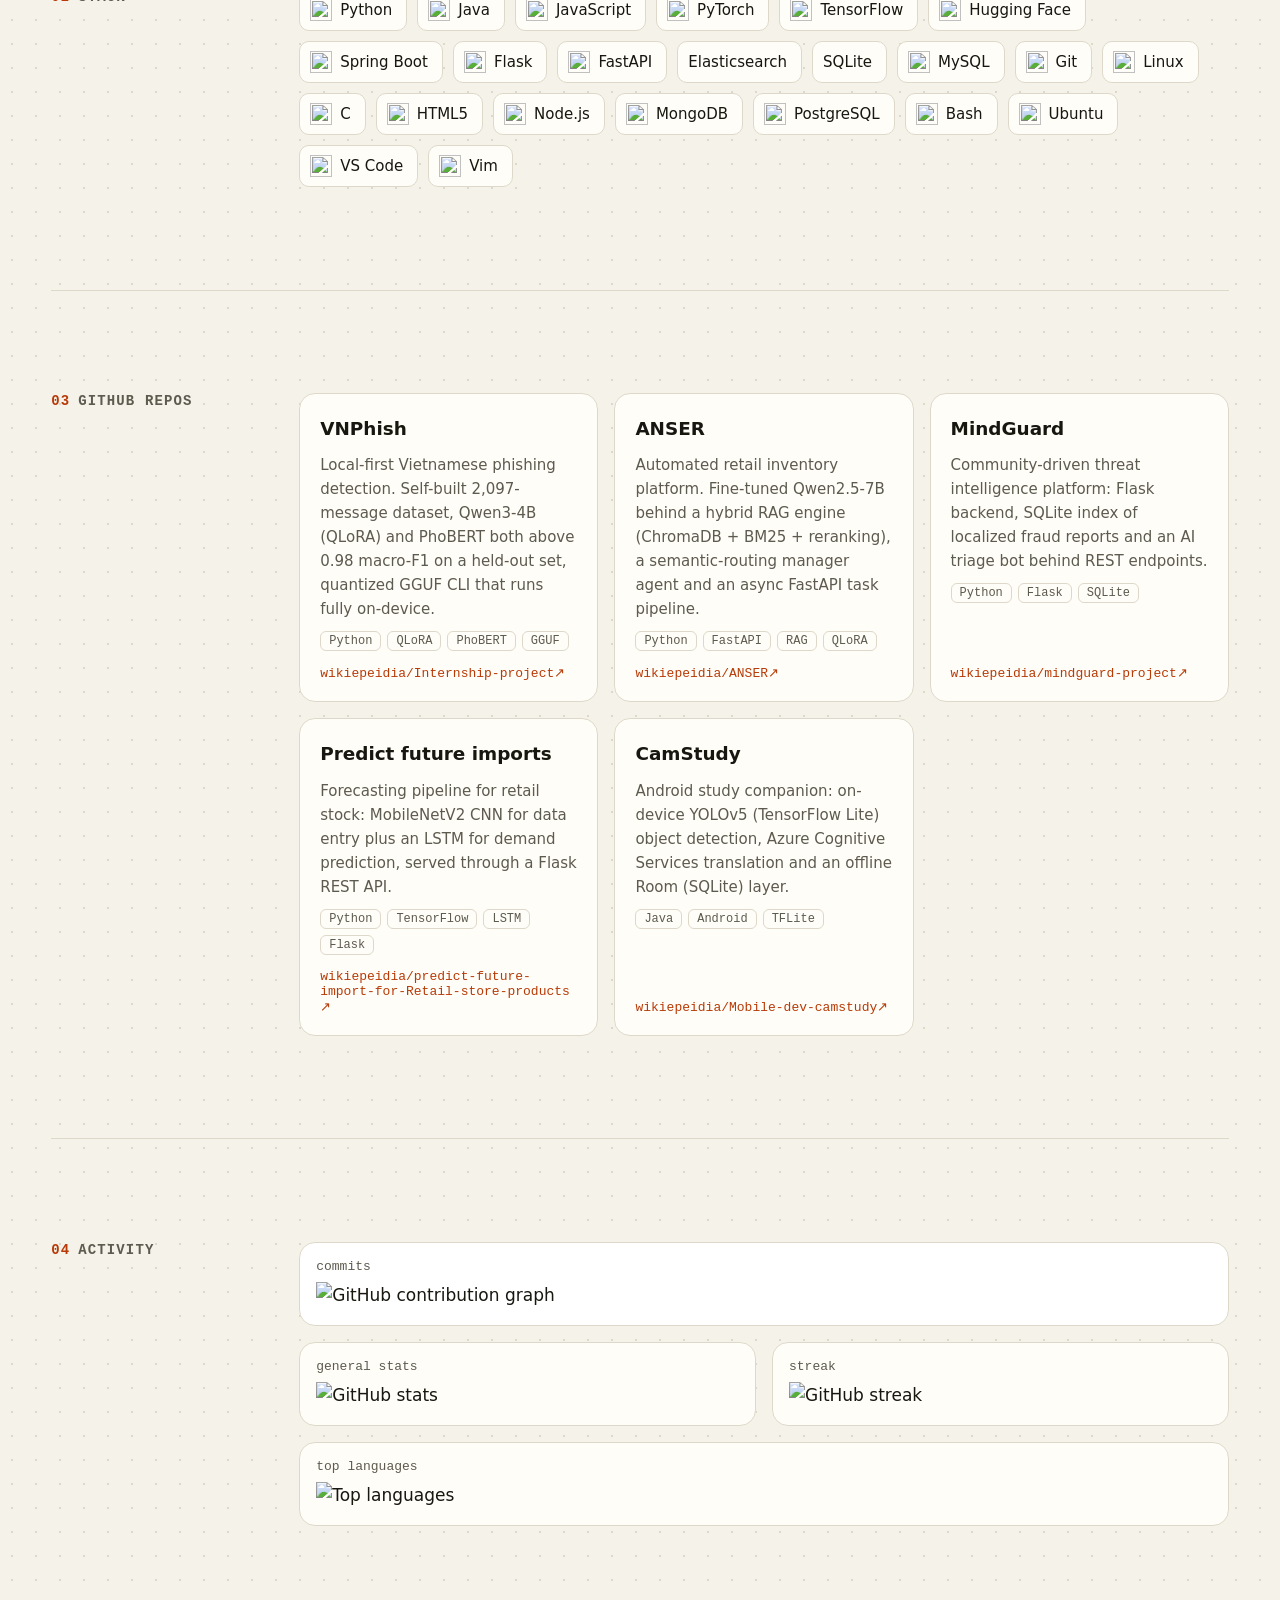
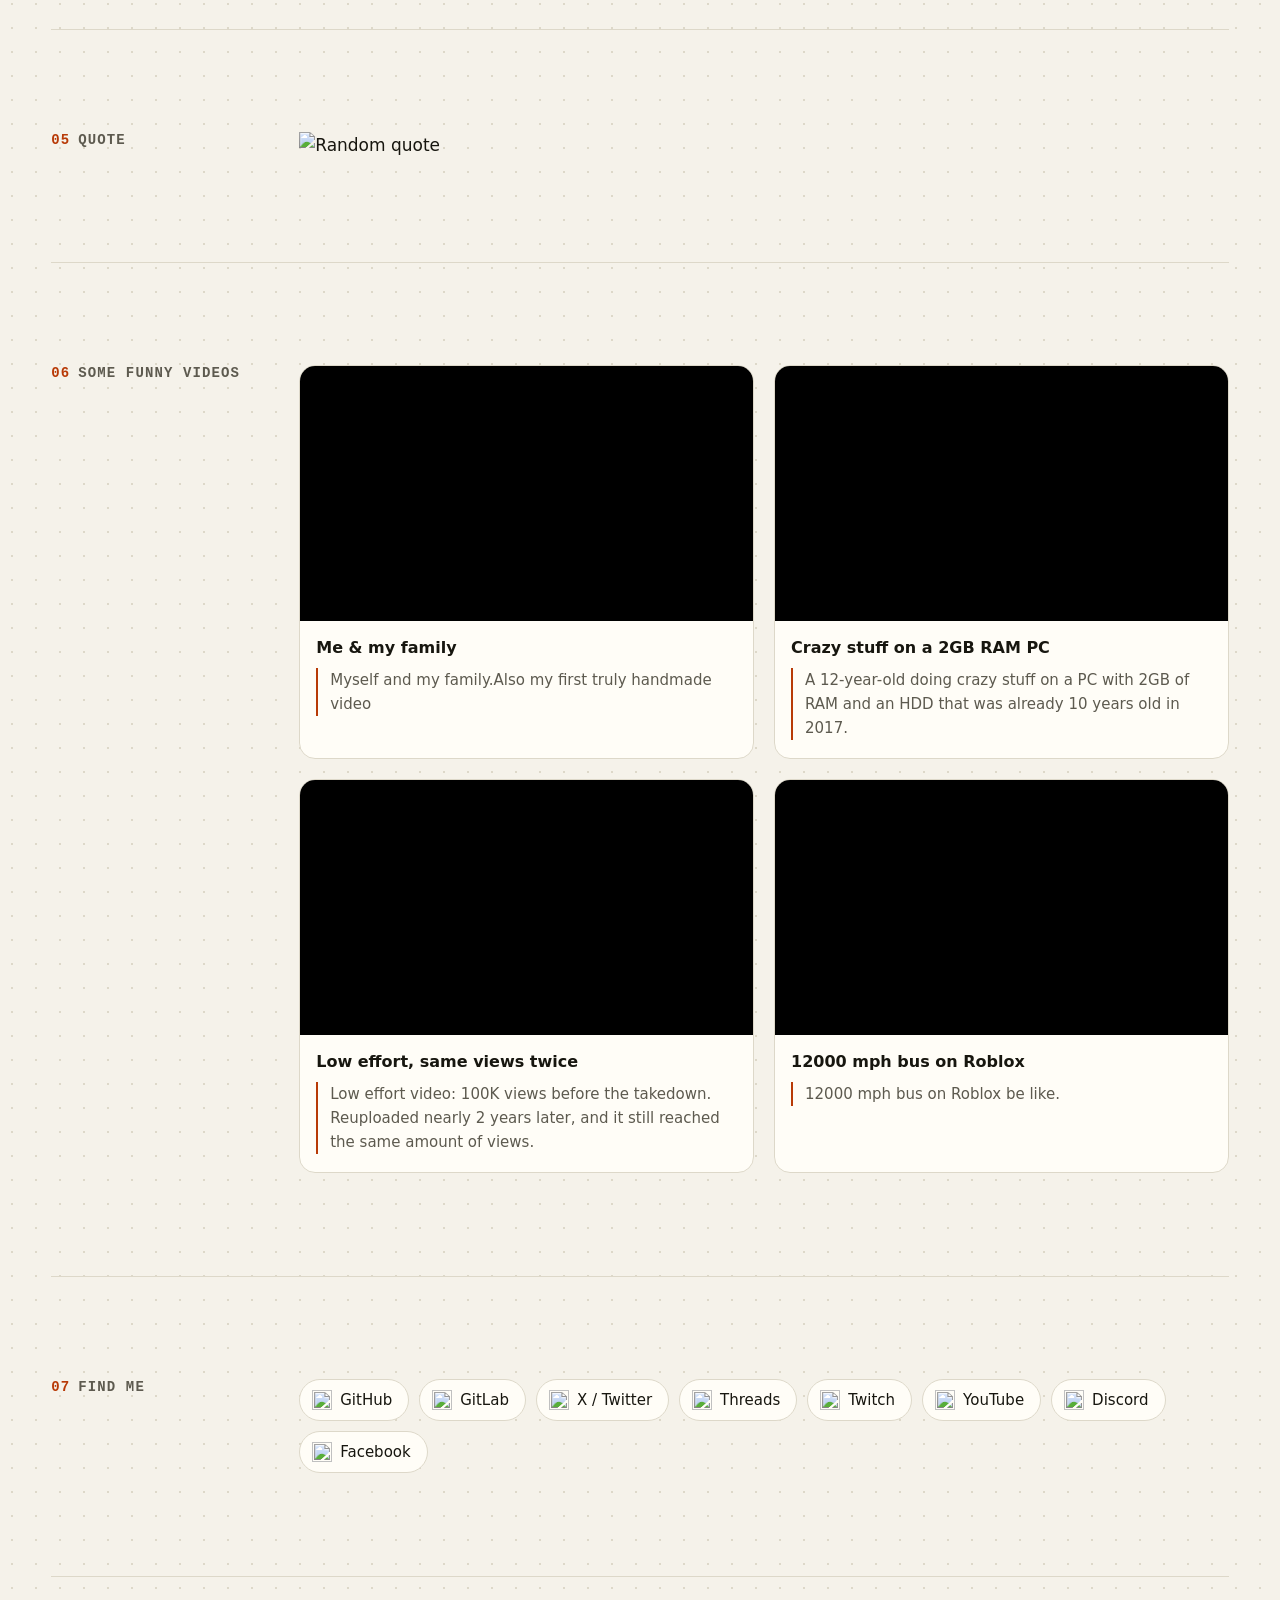
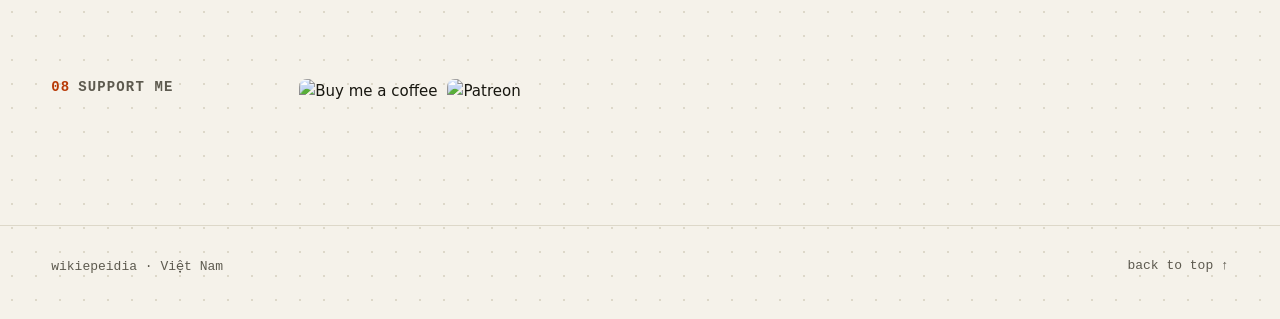
==== commit bfa26d63: "add certain shit and giggles" ====
--- a/index.html
+++ b/index.html
@@ -9,17 +9,57 @@
 <meta name="theme-color" content="#0f1012" media="(prefers-color-scheme: dark)">
 <link rel="icon" type="image/png" href="assets/avatar.png">
 <link rel="stylesheet" href="css/style.css">
+<script>document.documentElement.classList.add("js")</script>
 </head>
 <body>
-<main>
+<div class="progress" aria-hidden="true"></div>
+<nav class="nav" aria-label="Main">
+  <div class="wrap">
+    <a class="brand" href="#"><img src="assets/avatar.png" alt="" width="32" height="32">wikiepeidia</a>
+    <ul>
+      <li><a href="#about">About</a></li>
+      <li><a href="#stack">Stack</a></li>
+      <li><a href="#projects">Repos</a></li>
+      <li><a href="#activity">Activity</a></li>
+      <li><a href="#videos">Videos</a></li>
+      <li><a href="#find-me">Contact</a></li>
+    </ul>
+    <a class="btn primary" href="mailto:phamtheminh2409@gmail.com">Email me</a>
+  </div>
+</nav>
+
+<main class="wrap">
   <header class="hero">
-    <p class="eyebrow">~/wikiepeidia<span class="cursor" aria-hidden="true"></span></p>
-    <h1>Hi there 👋<br>I'm <em>wikiepeidia</em>.</h1>
-    <p class="lead">An <strong>AI Engineer &amp; Backend Developer</strong>: ICT student at USTH, backend developer at <strong>FPT Software</strong>. Based in Việt Nam, building LLM and backend systems.</p>
-    <div class="actions">
-      <a class="btn primary" href="mailto:phamtheminh2409@gmail.com">Email me</a>
-      <a class="btn" href="https://www.github.com/wikiepeidia" target="_blank" rel="noreferrer">GitHub</a>
+    <span class="blob a" aria-hidden="true"></span>
+    <span class="blob b" aria-hidden="true"></span>
+    <div class="hero-text">
+      <p class="eyebrow" style="--i:0">~/wikiepeidia<span class="cursor" aria-hidden="true"></span></p>
+      <h1 style="--i:1">Hi there <span class="wave">👋</span><br>I'm <em>wikiepeidia</em>.</h1>
+      <p class="lead" style="--i:2">An <strong>AI Engineer &amp; Backend Developer</strong>: ICT student at USTH, backend developer at <strong>FPT Software</strong>. Based in Việt Nam, building LLM and backend systems.</p>
+      <div class="actions" style="--i:3">
+        <a class="btn primary" href="mailto:phamtheminh2409@gmail.com">Email me</a>
+        <a class="btn" href="https://www.github.com/wikiepeidia" target="_blank" rel="noreferrer">GitHub</a>
+        <a class="btn ghost" href="#projects">See my repos ↓</a>
+      </div>
     </div>
+    <div class="term-wrap" aria-hidden="true">
+      <img class="avatar" src="assets/avatar.png" alt="" width="150" height="150">
+      <div class="term">
+        <div class="term-bar"><i></i><i></i><i></i><span>minh@wikiepeidia: ~</span></div>
+        <div class="term-body">
+          <p class="cmd">whoami</p>
+          <p class="out">Pham The Minh, aka wikiepeidia</p>
+          <p class="cmd">cat role.txt</p>
+          <p class="out">AI Engineer &amp; Backend Developer @ FPT Software</p>
+          <p class="cmd">ls ~/projects</p>
+          <p class="out">VNPhish  ANSER  MindGuard  CamStudy</p>
+          <p class="cmd">echo $STATUS</p>
+          <p class="out hi">open to collaborate ✦</p>
+          <p class="cmd caret"></p>
+        </div>
+      </div>
+    </div>
+    <a class="scroll-cue" href="#about">scroll ↓</a>
   </header>
 
   <section id="about">
@@ -70,7 +110,9 @@
     <ul class="links" id="support-list"></ul>
   </section>
 </main>
-<footer>wikiepeidia · Việt Nam</footer>
+<footer>
+  <div class="wrap"><span>wikiepeidia · Việt Nam</span><a href="#">back to top ↑</a></div>
+</footer>
 
 <script src="js/data.js"></script>
 <script src="js/main.js"></script>
--- a/css/style.css
+++ b/css/style.css
@@ -5,9 +5,14 @@
   --card: #fffdf7;
   --line: #ddd8c9;
   --accent: #b83a07;
+  --accent-2: #a16207;
   --on-accent: #fff;
   --mono: ui-monospace, "SF Mono", "Cascadia Code", Consolas, monospace;
   --sans: ui-sans-serif, system-ui, -apple-system, "Segoe UI", Roboto, sans-serif;
+  --ease: cubic-bezier(.2, .7, .2, 1);
+  --gutter: clamp(16px, 4vw, 56px);
+  --wrap: 1280px;
+  --nav-h: 64px;
 }
 @media (prefers-color-scheme: dark) {
   :root {
@@ -17,25 +22,85 @@
     --card: #17181b;
     --line: #2a2b2f;
     --accent: #ff8a5b;
+    --accent-2: #ffc857;
     --on-accent: #0f1012;
   }
 }
+@media (min-width: 1800px) { :root { --wrap: 1480px; } body { font-size: 18px; } }
+
 * { box-sizing: border-box; }
-html { scroll-behavior: smooth; }
+html { scroll-behavior: smooth; scroll-padding-top: calc(var(--nav-h) + 16px); }
 body {
   margin: 0;
+  overflow-x: clip;
   background: var(--bg);
   background-image: radial-gradient(var(--line) 1px, transparent 1px);
   background-size: 24px 24px;
   color: var(--ink);
   font: 17px/1.6 var(--sans);
 }
-main, footer { max-width: 880px; margin: 0 auto; padding: 0 24px; }
+.wrap { width: min(var(--wrap), 100% - 2 * var(--gutter)); margin-inline: auto; }
 a { color: inherit; }
 :focus-visible { outline: 2px solid var(--accent); outline-offset: 3px; }
+::selection { background: var(--accent); color: var(--on-accent); }
+
+/* scroll progress + nav */
+.progress {
+  position: fixed; inset: 0 0 auto; height: 3px; z-index: 30;
+  background: linear-gradient(90deg, var(--accent), var(--accent-2));
+  transform-origin: 0 50%; transform: scaleX(var(--p, 0));
+}
+.nav {
+  position: sticky; top: 0; z-index: 20;
+  background: color-mix(in srgb, var(--bg) 78%, transparent);
+  backdrop-filter: blur(14px); -webkit-backdrop-filter: blur(14px);
+  border-bottom: 1px solid transparent; transition: border-color .3s;
+}
+.nav.scrolled { border-bottom-color: var(--line); }
+.nav .wrap { display: flex; align-items: center; gap: 20px; height: var(--nav-h); }
+.brand { display: flex; align-items: center; gap: 10px; font: 600 15px var(--mono); text-decoration: none; }
+.brand img { width: 32px; height: 32px; border-radius: 50%; transition: transform .4s var(--ease); }
+.brand:hover img { transform: rotate(-12deg) scale(1.08); }
+.nav ul { display: flex; gap: 2px; list-style: none; margin: 0 0 0 auto; padding: 0; }
+.nav ul a {
+  display: block; padding: 6px 12px; border-radius: 999px; text-decoration: none;
+  font-size: 14px; color: var(--muted); transition: color .2s, background .2s;
+}
+.nav ul a:hover, .nav ul a.active { color: var(--ink); background: var(--card); }
+.nav .btn { padding: 7px 16px; font-size: 14px; }
+@media (max-width: 860px) { .nav ul { display: none; } .nav .btn { margin-left: auto; } }
+
+/* buttons */
+.actions { display: flex; flex-wrap: wrap; gap: 12px; }
+.btn {
+  display: inline-block; padding: 11px 22px; border-radius: 999px;
+  border: 1px solid var(--ink); text-decoration: none; font-weight: 600; font-size: 15px;
+  transition: transform .25s var(--ease), box-shadow .25s, background .2s, color .2s;
+}
+.btn:hover { transform: translateY(-2px); box-shadow: 0 10px 24px -12px var(--accent); }
+.btn.primary { background: var(--accent); border-color: var(--accent); color: var(--on-accent); }
+.btn.ghost { border-color: var(--line); }
 
 /* hero */
-.hero { padding: 96px 0 72px; }
+.hero {
+  position: relative; isolation: isolate;
+  display: grid; gap: clamp(40px, 6vw, 80px); align-items: center;
+  padding: clamp(48px, 9vh, 112px) 0 clamp(64px, 10vh, 120px);
+}
+@media (min-width: 960px) {
+  .hero { grid-template-columns: 1.1fr 1fr; min-height: clamp(560px, 100svh - var(--nav-h), 980px); }
+}
+.blob {
+  position: absolute; z-index: -1; width: clamp(260px, 38vw, 560px); aspect-ratio: 1;
+  border-radius: 50%; filter: blur(80px); opacity: .28;
+  animation: float 16s ease-in-out infinite alternate;
+}
+.blob.a { background: var(--accent); top: -8%; right: -6%; }
+.blob.b { background: var(--accent-2); bottom: -4%; left: -14%; animation-delay: -8s; }
+@keyframes float { to { transform: translate(-10%, 14%) scale(1.18); } }
+
+.hero-text > * { animation: rise .9s var(--ease) both; animation-delay: calc(var(--i, 0) * 110ms); }
+@keyframes rise { from { opacity: 0; transform: translateY(28px); } }
 .eyebrow { font: 500 14px var(--mono); color: var(--muted); margin: 0 0 20px; }
 .cursor {
   display: inline-block; width: 9px; height: 1em; margin-left: 4px;
@@ -43,55 +108,114 @@
   animation: blink 1.1s steps(1) infinite;
 }
 @keyframes blink { 50% { opacity: 0; } }
-@media (prefers-reduced-motion: reduce) { .cursor { animation: none; } html { scroll-behavior: auto; } }
 h1 {
-  font-size: clamp(2.6rem, 9vw, 5.2rem);
-  line-height: 1.02; letter-spacing: -0.04em; margin: 0 0 24px;
-}
-h1 em { font-style: normal; color: var(--accent); }
-.lead { font-size: 1.25rem; max-width: 34em; color: var(--muted); margin: 0 0 32px; }
+  font-size: clamp(2.7rem, 6.4vw, 6rem);
+  line-height: 1.02; letter-spacing: -0.045em; margin: 0 0 28px;
+}
+h1 em {
+  font-style: normal;
+  background: linear-gradient(90deg, var(--accent), var(--accent-2), var(--accent)) 0 / 200% auto;
+  -webkit-background-clip: text; background-clip: text; color: transparent;
+  animation: shine 6s linear infinite;
+}
+@keyframes shine { to { background-position: 200% center; } }
+.wave { display: inline-block; transform-origin: 70% 70%; animation: wave 2.6s ease-in-out infinite; }
+@keyframes wave { 0%, 60%, 100% { transform: rotate(0); } 10%, 30% { transform: rotate(14deg); } 20% { transform: rotate(-8deg); } 40% { transform: rotate(-4deg); } 50% { transform: rotate(10deg); } }
+.lead { font-size: clamp(1.1rem, 1.6vw, 1.35rem); max-width: 34em; color: var(--muted); margin: 0 0 36px; }
 .lead strong { color: var(--ink); font-weight: 600; }
-.actions { display: flex; flex-wrap: wrap; gap: 12px; }
-.btn {
-  display: inline-block; padding: 10px 20px; border-radius: 999px;
-  border: 1px solid var(--ink); text-decoration: none; font-weight: 600; font-size: 15px;
-  transition: transform .15s, background .15s;
-}
-.btn:hover { transform: translateY(-2px); }
-.btn.primary { background: var(--accent); border-color: var(--accent); color: var(--on-accent); }
+
+/* hero terminal (always dark, it's a terminal) */
+.term-wrap { position: relative; animation: rise 1s var(--ease) .35s both; }
+.avatar {
+  position: absolute; top: -34px; right: 18px; z-index: 1;
+  width: clamp(76px, 9vw, 112px); height: auto; border-radius: 50%;
+  border: 4px solid var(--bg); box-shadow: 0 12px 30px -12px rgba(0, 0, 0, .5);
+  animation: bob 6s ease-in-out infinite;
+}
+@keyframes bob { 50% { transform: translateY(-10px) rotate(4deg); } }
+.term {
+  background: #111214; color: #e8e6df; border: 1px solid #2a2b2f; border-radius: 16px;
+  box-shadow: 0 40px 90px -40px rgba(0, 0, 0, .6); overflow: hidden;
+  font: clamp(13px, 1.1vw, 15px)/1.75 var(--mono);
+  transition: transform .5s var(--ease);
+}
+.term-wrap:hover .term { transform: rotate(-.6deg) translateY(-4px); }
+.term-bar { display: flex; align-items: center; gap: 8px; padding: 12px 16px; background: #18191c; border-bottom: 1px solid #2a2b2f; }
+.term-bar i { width: 12px; height: 12px; border-radius: 50%; background: #ff5f57; }
+.term-bar i:nth-child(2) { background: #febc2e; }
+.term-bar i:nth-child(3) { background: #28c840; }
+.term-bar span { margin-left: 12px; color: #8b8a85; font-size: 12px; }
+.term-body { padding: 22px 24px 26px; }
+.term p { margin: 0; white-space: pre-wrap; }
+.term .cmd::before { content: "$ "; color: #ff8a5b; }
+.term .out { color: #a7a59c; margin-bottom: 8px; }
+.term .hi { color: #ffc857; }
+.term .typing::after, .term .caret::after {
+  content: ""; display: inline-block; width: 8px; height: 1.1em; margin-left: 2px;
+  background: #e8e6df; vertical-align: text-bottom; animation: blink 1.1s steps(1) infinite;
+}
+
+.scroll-cue {
+  position: absolute; bottom: 24px; left: 50%; translate: -50% 0;
+  font: 12px var(--mono); color: var(--muted); text-decoration: none;
+  animation: nudge 2s ease-in-out infinite;
+}
+@keyframes nudge { 50% { transform: translateY(6px); } }
+@media (max-width: 959px) { .scroll-cue { display: none; } }
 
 /* sections */
-section { padding: 40px 0; border-top: 1px solid var(--line); }
-h2 { font: 600 14px var(--mono); color: var(--muted); text-transform: uppercase; letter-spacing: .08em; margin: 0 0 24px; }
 main { counter-reset: sec; }
+section { padding: clamp(48px, 8vw, 104px) 0; border-top: 1px solid var(--line); }
+h2 { font: 600 14px var(--mono); color: var(--muted); text-transform: uppercase; letter-spacing: .08em; margin: 0 0 28px; }
 h2::before { counter-increment: sec; content: counter(sec, decimal-leading-zero); color: var(--accent); margin-right: 8px; } /* auto-numbers sections */
-
-.projects { display: grid; gap: 16px; grid-template-columns: repeat(auto-fit, minmax(270px, 1fr)); }
-.project {
-  display: flex; flex-direction: column; gap: 10px; padding: 18px;
-  background: var(--card); border: 1px solid var(--line); border-radius: 14px; text-decoration: none;
-  transition: border-color .15s, transform .15s;
-}
-.project:hover { border-color: var(--accent); transform: translateY(-2px); }
-.project h3 { margin: 0; font-size: 1.1rem; }
-.project p { margin: 0; color: var(--muted); font-size: 15px; }
-.project ul { display: flex; flex-wrap: wrap; gap: 6px; list-style: none; padding: 0; margin: 0; }
-.project li { font: 12px var(--mono); padding: 2px 8px; border: 1px solid var(--line); border-radius: 6px; color: var(--muted); }
-.project .repo { margin-top: auto; padding-top: 4px; font: 500 13px var(--mono); color: var(--accent); }
-
-dl { display: grid; grid-template-columns: max-content 1fr; gap: 12px 28px; margin: 0; }
+@media (min-width: 1024px) {
+  section { display: grid; grid-template-columns: 200px minmax(0, 1fr); gap: 48px; align-items: start; }
+  section h2 { position: sticky; top: calc(var(--nav-h) + 32px); margin: 0; }
+  section > :nth-child(n + 3) { grid-column: 2; }
+}
+
+dl {
+  display: grid; grid-template-columns: max-content 1fr; gap: 14px 32px; margin: 0;
+  padding: clamp(20px, 3vw, 32px); background: var(--card); border: 1px solid var(--line); border-radius: 16px;
+}
 dt { font: 500 14px/1.9 var(--mono); color: var(--muted); }
 dd { margin: 0; font-size: 1.05rem; }
+dd a { text-decoration-color: var(--accent); text-underline-offset: 3px; }
 
 .chips { list-style: none; display: flex; flex-wrap: wrap; gap: 10px; padding: 0; margin: 0; }
 .chips li {
   display: flex; align-items: center; gap: 8px; padding: 8px 14px 8px 10px;
   background: var(--card); border: 1px solid var(--line); border-radius: 10px; font-size: 15px;
-}
+  transition: transform .25s var(--ease), border-color .2s;
+}
+.chips li:hover { transform: translateY(-3px) rotate(-2deg); border-color: var(--accent); }
 .chips img { width: 22px; height: 22px; }
 
-.cards { display: grid; gap: 16px; grid-template-columns: repeat(auto-fit, minmax(300px, 1fr)); }
-.card { background: var(--card); border: 1px solid var(--line); border-radius: 14px; padding: 16px; overflow: hidden; }
+/* cursor-following glow on cards (JS sets --x/--y) */
+.glow { position: relative; overflow: hidden; }
+.glow::before {
+  content: ""; position: absolute; inset: 0; pointer-events: none; opacity: 0; transition: opacity .3s;
+  background: radial-gradient(380px circle at var(--x, 50%) var(--y, 50%), color-mix(in srgb, var(--accent) 16%, transparent), transparent 65%);
+}
+.glow:hover::before { opacity: 1; }
+
+.projects { display: grid; gap: 16px; grid-template-columns: repeat(auto-fill, minmax(min(280px, 100%), 1fr)); }
+.project {
+  display: flex; flex-direction: column; gap: 10px; padding: 20px;
+  background: var(--card); border: 1px solid var(--line); border-radius: 16px; text-decoration: none;
+  transition: border-color .2s, transform .3s var(--ease), box-shadow .3s;
+}
+.project:hover { border-color: var(--accent); transform: translateY(-4px); box-shadow: 0 20px 40px -24px var(--accent); }
+.project h3 { margin: 0; font-size: 1.15rem; }
+.project p { margin: 0; color: var(--muted); font-size: 15px; }
+.project ul { display: flex; flex-wrap: wrap; gap: 6px; list-style: none; padding: 0; margin: 0; }
+.project li { font: 12px var(--mono); padding: 2px 8px; border: 1px solid var(--line); border-radius: 6px; color: var(--muted); }
+.project .repo { margin-top: auto; padding-top: 4px; font: 500 13px var(--mono); color: var(--accent); overflow-wrap: anywhere; }
+.project .repo::after { content: " ↗"; display: inline-block; transition: transform .25s var(--ease); }
+.project:hover .repo::after { transform: translate(3px, -3px); }
+
+.cards { display: grid; gap: 16px; grid-template-columns: repeat(auto-fit, minmax(min(320px, 100%), 1fr)); }
+.card { background: var(--card); border: 1px solid var(--line); border-radius: 16px; padding: 16px; }
 .card.wide { grid-column: 1 / -1; }
 .card.light { background: #fff; } /* pacman svg is drawn for light backgrounds */
 .card img { display: block; max-width: 100%; height: auto; margin: 0 auto; }
@@ -99,33 +223,53 @@
 
 #quote img { max-width: 100%; height: auto; }
 
-.videos { display: grid; gap: 20px; grid-template-columns: repeat(auto-fit, minmax(300px, 1fr)); }
-.video { margin: 0; background: var(--card); border: 1px solid var(--line); border-radius: 14px; overflow: hidden; }
-.video iframe { display: block; width: 100%; aspect-ratio: 16 / 9; border: 0; background: #000; }
-.video figcaption { padding: 14px 16px 18px; }
+.videos { display: grid; gap: 20px; grid-template-columns: repeat(auto-fill, minmax(min(340px, 100%), 1fr)); }
+.video {
+  margin: 0; background: var(--card); border: 1px solid var(--line); border-radius: 16px;
+  transition: transform .3s var(--ease), border-color .2s;
+}
+.video:hover { transform: translateY(-4px); border-color: var(--accent); }
+.video iframe { position: relative; display: block; width: 100%; aspect-ratio: 16 / 9; border: 0; background: #000; }
+.video figcaption { position: relative; padding: 14px 16px 18px; }
 .video h3 { margin: 0 0 8px; font-size: 1rem; }
 .video h3 a { text-decoration: none; }
 .video h3 a:hover { color: var(--accent); }
 .video blockquote { margin: 0; padding-left: 12px; border-left: 2px solid var(--accent); color: var(--muted); font-size: 15px; }
 
-.links { display: flex; flex-wrap: wrap; gap: 10px; list-style: none; padding: 0; margin: 0; }
+.links { display: flex; flex-wrap: wrap; align-items: center; gap: 10px; list-style: none; padding: 0; margin: 0; }
 .links a {
   display: block; padding: 8px 16px; border: 1px solid var(--line); border-radius: 999px;
   background: var(--card); text-decoration: none; font-size: 15px;
-  transition: border-color .15s, color .15s;
-}
-.links a:hover { border-color: var(--accent); color: var(--accent); }
-.links { align-items: center; }
+  transition: border-color .2s, color .2s, transform .25s var(--ease);
+}
+.links a:hover { border-color: var(--accent); color: var(--accent); transform: translateY(-3px); }
+#social-list a { display: flex; align-items: center; gap: 8px; padding-left: 12px; }
+#social-list img { width: 20px; height: 20px; transition: transform .3s var(--ease); }
+#social-list a:hover img { transform: scale(1.2) rotate(-8deg); }
 #support-list a { padding: 0; border: 0; background: none; } /* the badge image is the button */
-#social-list a { display: flex; align-items: center; gap: 8px; padding-left: 12px; }
-#social-list img { width: 20px; height: 20px; }
 #support-list img { display: block; height: 44px; width: auto; border-radius: 8px; }
 @media (prefers-color-scheme: dark) { .links img.mono { filter: invert(1); } }
 
-footer { padding: 40px 24px 56px; color: var(--muted); font: 13px var(--mono); }
-
-@media (max-width: 520px) {
-  .hero { padding: 64px 0 48px; }
+footer { border-top: 1px solid var(--line); }
+footer .wrap { display: flex; flex-wrap: wrap; justify-content: space-between; gap: 12px; padding: 32px 0 48px; color: var(--muted); font: 13px var(--mono); }
+footer a { text-decoration: none; }
+footer a:hover { color: var(--accent); }
+
+/* scroll reveal: JS adds [data-reveal] and .in. Uses `translate` so hover `transform`s still work */
+.js [data-reveal] { opacity: 0; }
+.js [data-reveal].in { animation: reveal .8s var(--ease) both; animation-delay: calc(var(--i, 0) * 60ms); }
+@keyframes reveal { from { opacity: 0; translate: 0 32px; } to { opacity: 1; translate: 0 0; } }
+
+@media (max-width: 560px) {
   dl { grid-template-columns: 1fr; gap: 0; }
   dd { margin-bottom: 14px; }
-}
+  .avatar { top: -26px; right: 12px; }
+}
+
+@media (prefers-reduced-motion: reduce) {
+  *, *::before, *::after {
+    animation-duration: .01ms !important; animation-iteration-count: 1 !important;
+    transition-duration: .01ms !important;
+  }
+  html { scroll-behavior: auto; }
+}
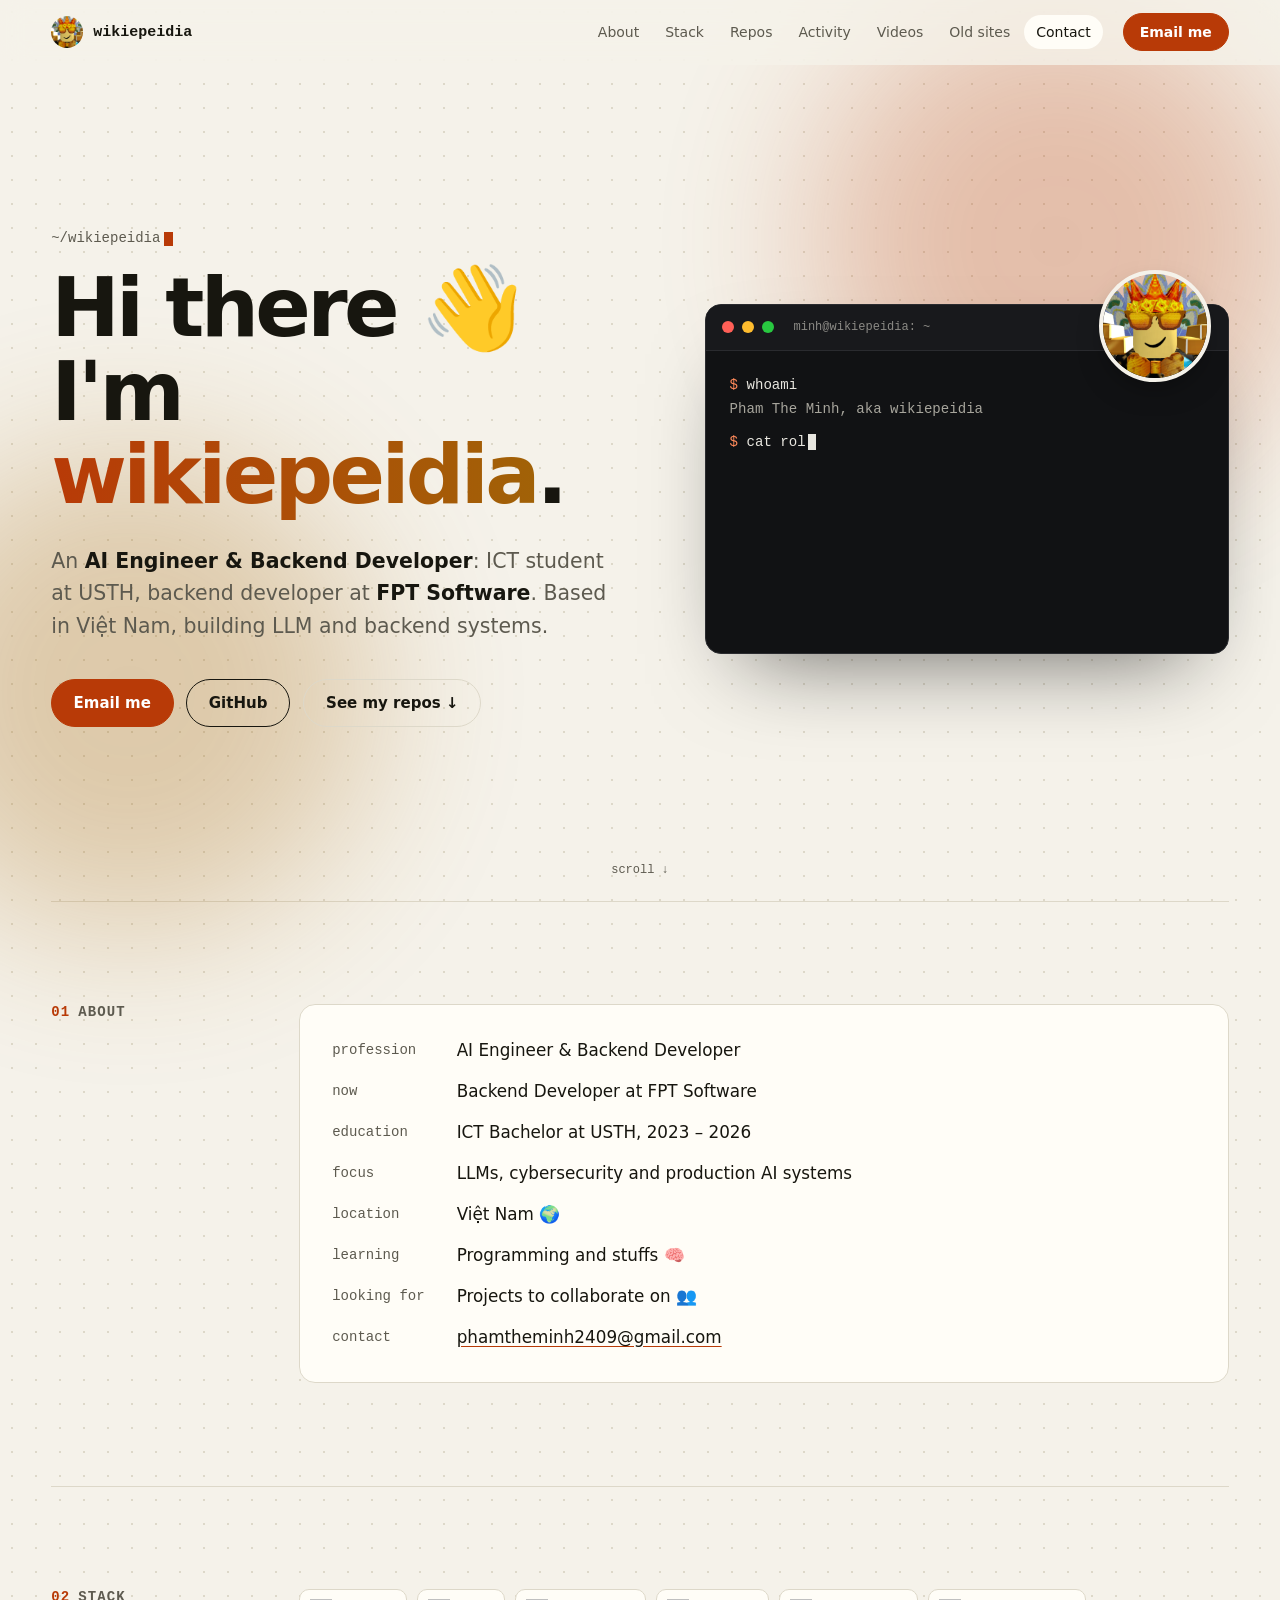
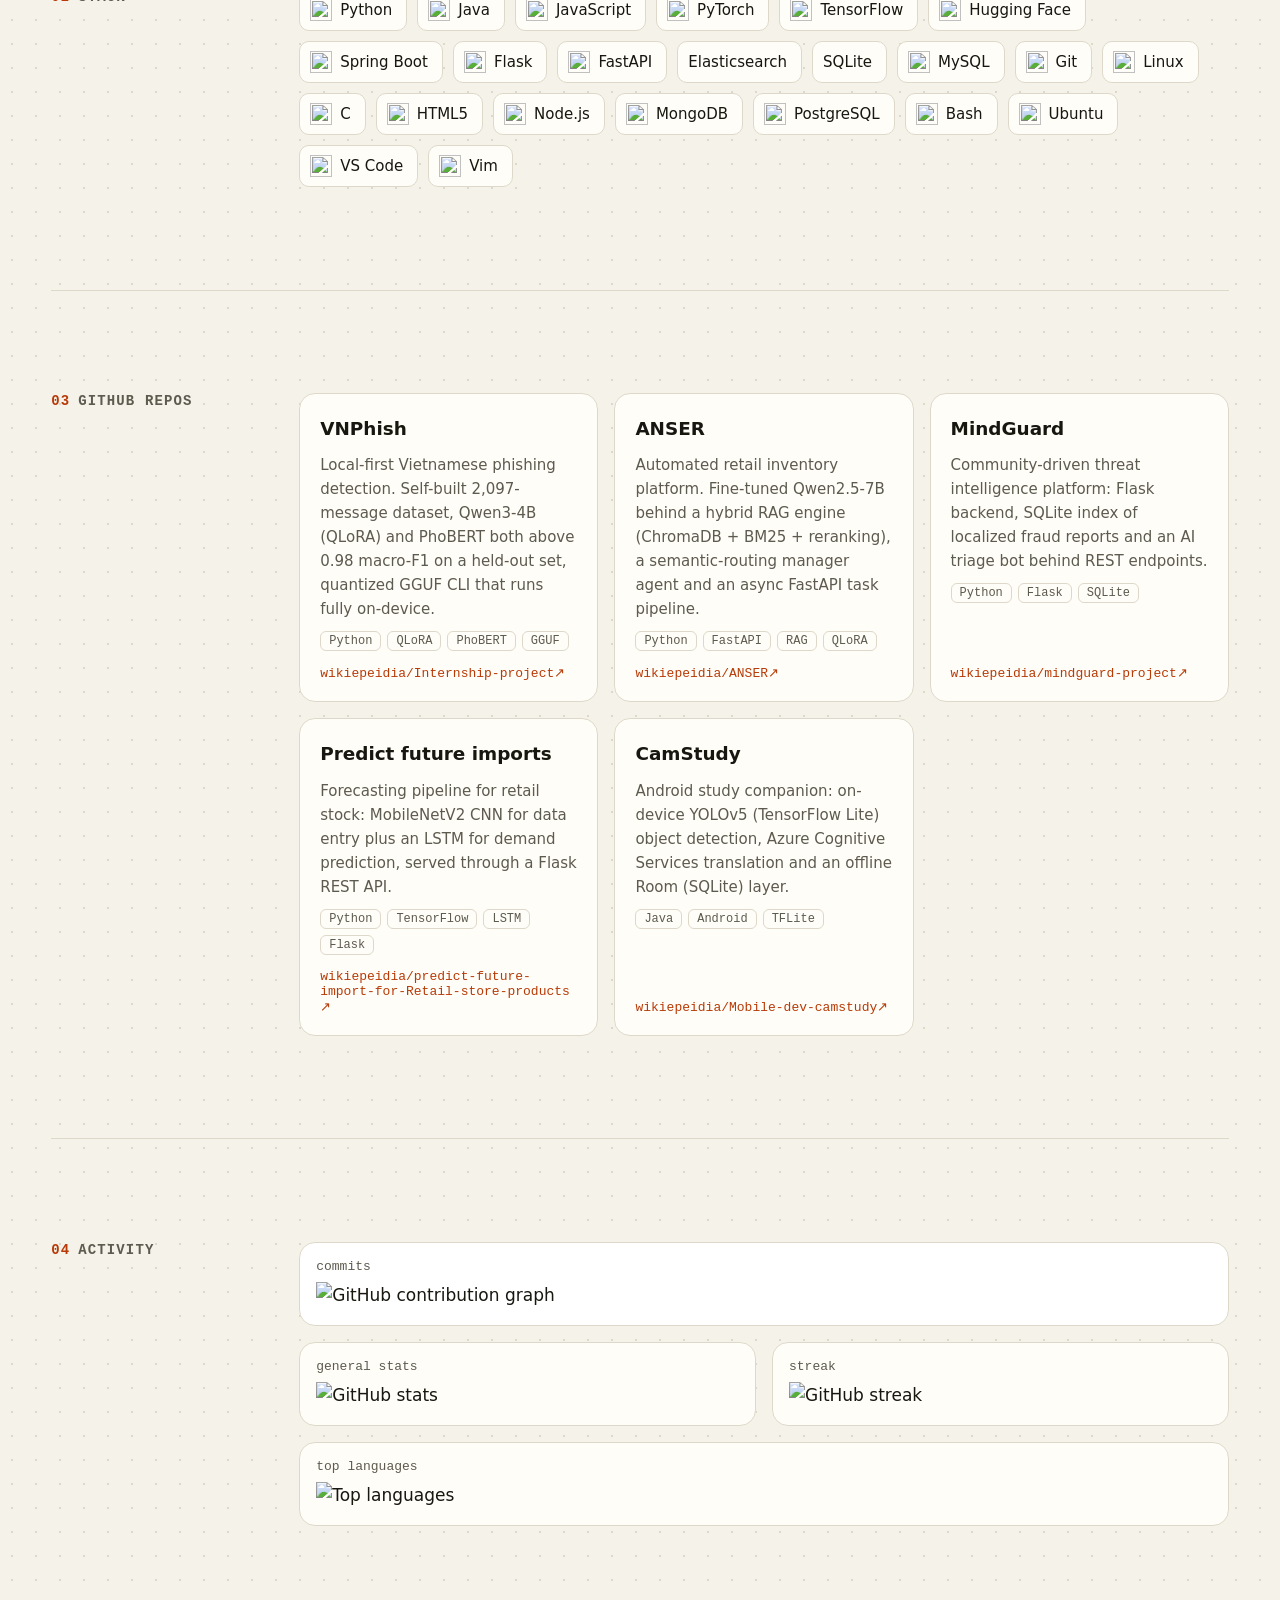
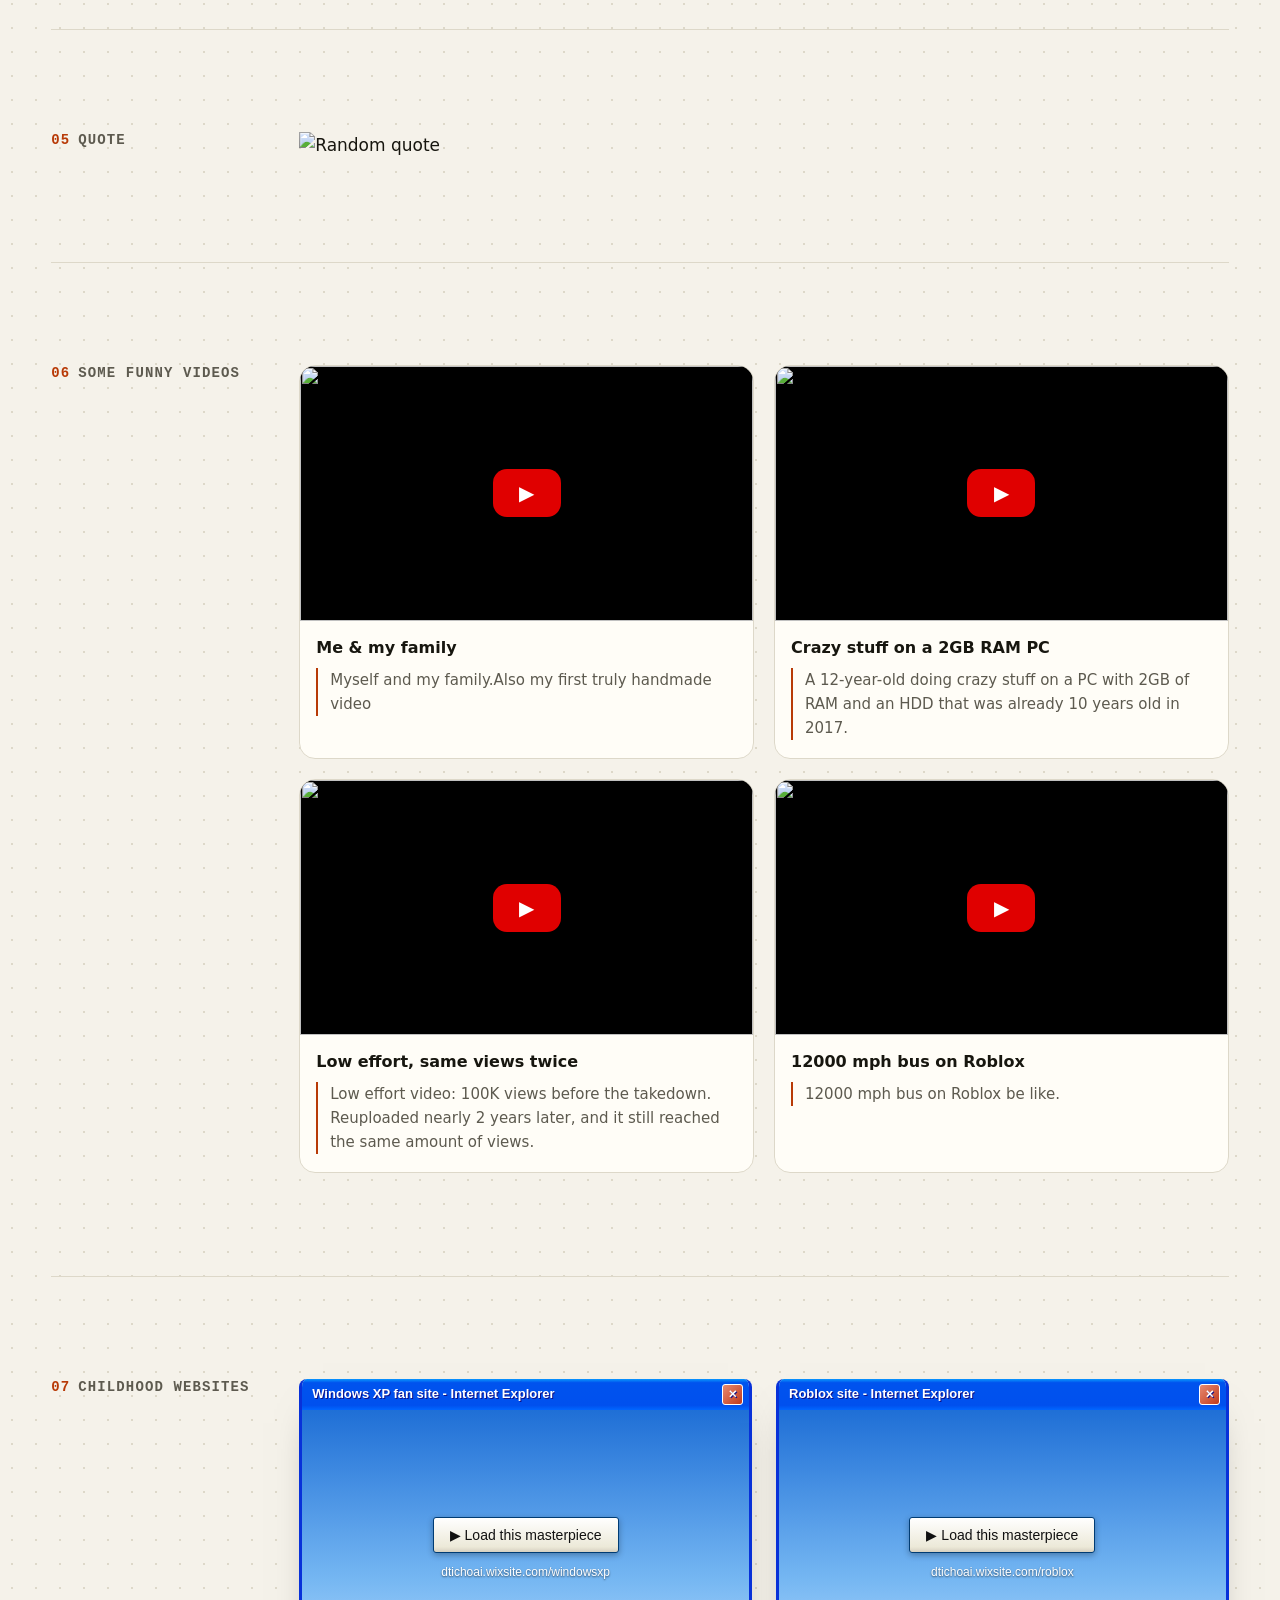
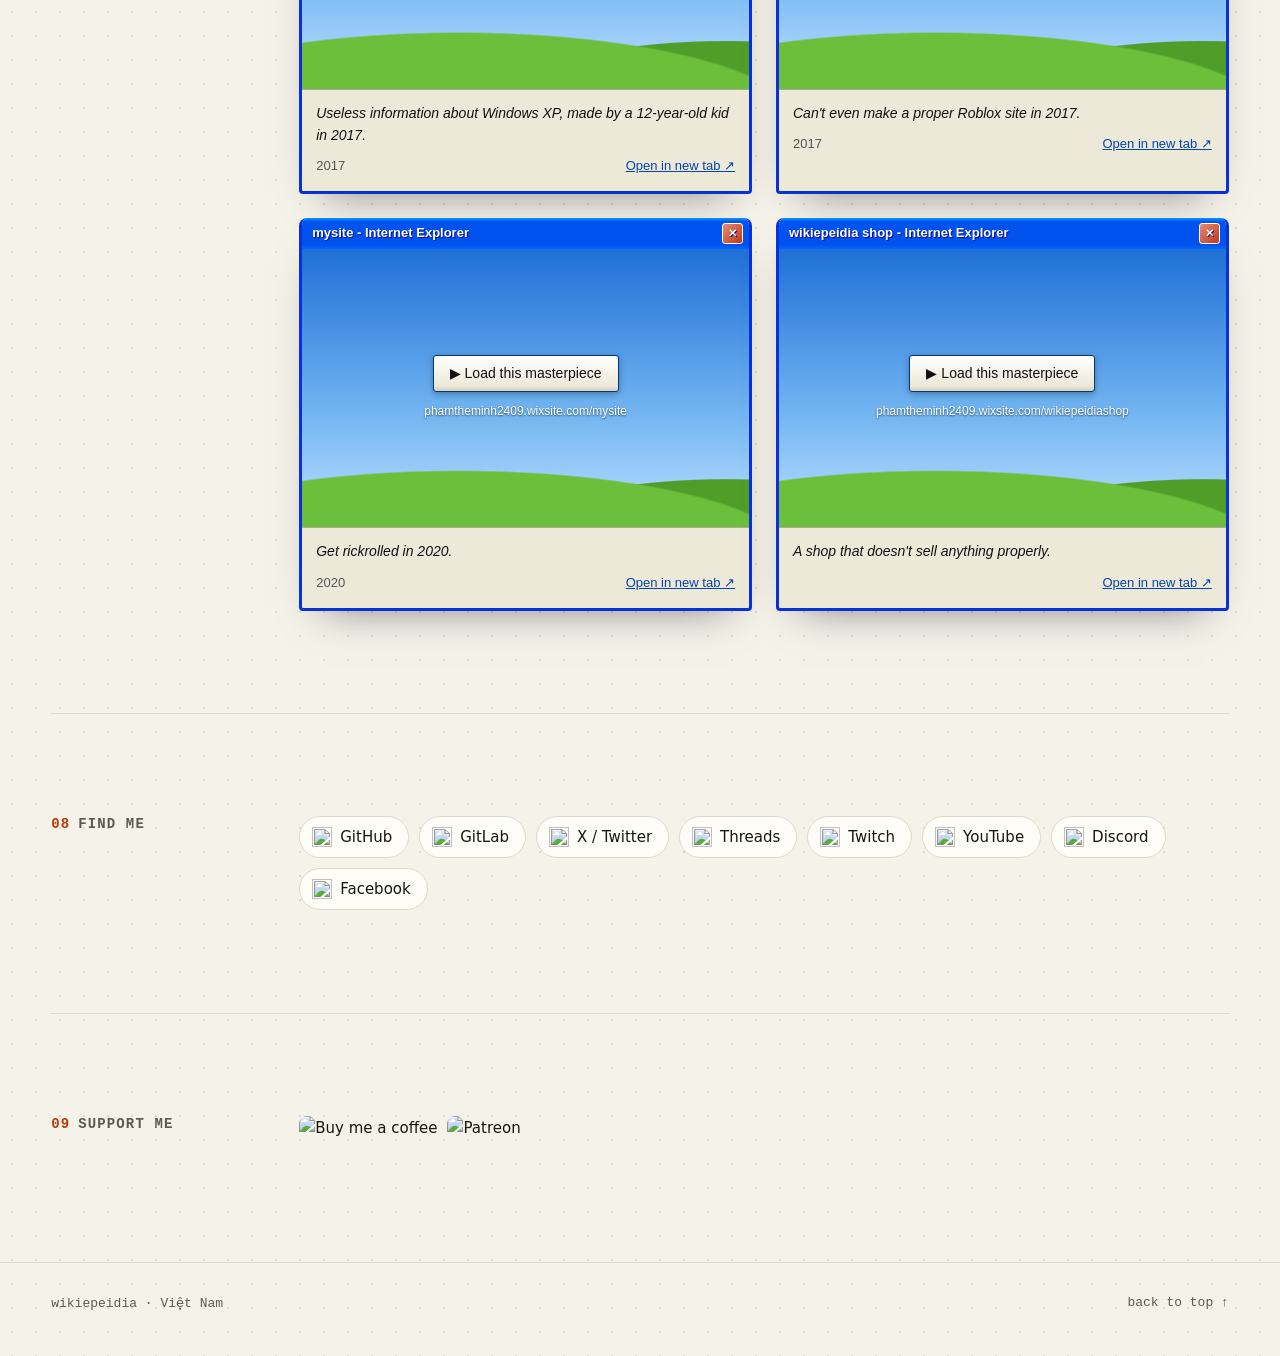
==== commit 9266f8c4: "ADDED some wIX sites" ====
--- a/index.html
+++ b/index.html
@@ -22,6 +22,7 @@
       <li><a href="#projects">Repos</a></li>
       <li><a href="#activity">Activity</a></li>
       <li><a href="#videos">Videos</a></li>
+      <li><a href="#old-sites">Old sites</a></li>
       <li><a href="#find-me">Contact</a></li>
     </ul>
     <a class="btn primary" href="mailto:phamtheminh2409@gmail.com">Email me</a>
@@ -100,6 +101,11 @@
     <div class="videos" id="video-list"></div>
   </section>
 
+  <section id="old-sites">
+    <h2>Childhood websites</h2>
+    <div class="sites" id="site-list"></div>
+  </section>
+
   <section id="find-me">
     <h2>Find me</h2>
     <ul class="links" id="social-list"></ul>
--- a/css/style.css
+++ b/css/style.css
@@ -68,7 +68,14 @@
 }
 .nav ul a:hover, .nav ul a.active { color: var(--ink); background: var(--card); }
 .nav .btn { padding: 7px 16px; font-size: 14px; }
-@media (max-width: 860px) { .nav ul { display: none; } .nav .btn { margin-left: auto; } }
+@media (max-width: 860px) {
+  :root { --nav-h: 100px; }
+  .nav .wrap { flex-wrap: wrap; height: auto; padding: 10px 0 8px; row-gap: 6px; }
+  .nav .btn { margin-left: auto; }
+  .nav ul { order: 3; width: 100%; margin: 0; overflow-x: auto; scrollbar-width: none; } /* swipeable link row */
+  .nav ul::-webkit-scrollbar { display: none; }
+  .nav ul a { white-space: nowrap; padding: 8px 12px; }
+}
 
 /* buttons */
 .actions { display: flex; flex-wrap: wrap; gap: 12px; }
@@ -229,12 +236,62 @@
   transition: transform .3s var(--ease), border-color .2s;
 }
 .video:hover { transform: translateY(-4px); border-color: var(--accent); }
+.play { position: relative; display: block; width: 100%; aspect-ratio: 16 / 9; padding: 0; border: 0; background: #000; cursor: pointer; }
+.play img { display: block; width: 100%; height: 100%; object-fit: cover; transition: opacity .3s, transform .5s var(--ease); }
+.play::after {
+  content: "▶"; position: absolute; top: 50%; left: 50%; translate: -50% -50%;
+  display: grid; place-items: center; width: 68px; height: 48px; border-radius: 14px;
+  background: rgba(255, 0, 0, .88); color: #fff; font-size: 20px; transition: transform .25s var(--ease);
+}
+.play:hover img { opacity: .85; transform: scale(1.04); }
+.play:hover::after, .play:focus-visible::after { transform: scale(1.12); }
 .video iframe { position: relative; display: block; width: 100%; aspect-ratio: 16 / 9; border: 0; background: #000; }
 .video figcaption { position: relative; padding: 14px 16px 18px; }
 .video h3 { margin: 0 0 8px; font-size: 1rem; }
 .video h3 a { text-decoration: none; }
 .video h3 a:hover { color: var(--accent); }
 .video blockquote { margin: 0; padding-left: 12px; border-left: 2px solid var(--accent); color: var(--muted); font-size: 15px; }
+
+/* childhood sites: Windows XP style windows */
+.sites { display: grid; gap: 24px; grid-template-columns: repeat(auto-fill, minmax(min(340px, 100%), 1fr)); }
+.xp {
+  border: 3px solid #0831d9; border-top: 0; border-radius: 8px 8px 4px 4px; overflow: hidden;
+  background: #ece9d8; color: #111; font-family: Tahoma, "Segoe UI", sans-serif;
+  box-shadow: 0 20px 40px -24px rgba(0, 0, 0, .5); transition: transform .3s var(--ease);
+}
+.xp:hover { transform: translateY(-4px) rotate(-.4deg); }
+.xp-bar {
+  display: flex; align-items: center; justify-content: space-between; gap: 8px; padding: 5px 6px 5px 10px;
+  background: linear-gradient(#0997ff, #0053ee 12%, #0050ee 85%, #06f);
+  color: #fff; font-weight: 700; font-size: 13px; text-shadow: 1px 1px #0f1089;
+}
+.xp-bar span { overflow: hidden; text-overflow: ellipsis; white-space: nowrap; }
+.xp-bar i {
+  flex: none; display: grid; place-items: center; width: 21px; height: 21px; border: 1px solid #fff; border-radius: 3px;
+  background: linear-gradient(135deg, #e88a6f, #c0391c); font-style: normal; font-size: 11px;
+}
+.xp-screen { position: relative; aspect-ratio: 16 / 10; overflow: hidden; background: #fff; border-bottom: 1px solid #aca899; }
+.xp-load {
+  position: absolute; inset: 0; display: flex; flex-direction: column; align-items: center; justify-content: center; gap: 10px;
+  border: 0; cursor: pointer; font: inherit; color: #fff;
+  background: /* Bliss, roughly */
+    radial-gradient(ellipse 130% 55% at 35% 112%, #6bbf3a 58%, transparent 59%),
+    radial-gradient(ellipse 90% 40% at 95% 105%, #4f9e2a 55%, transparent 56%),
+    linear-gradient(#1f6fd6, #74b6f2 60%, #bfe0ff);
+}
+.xp-load span {
+  padding: 6px 16px; border: 1px solid #003c74; border-radius: 3px; color: #111; font-size: 14px;
+  background: linear-gradient(#fff, #ece9d8 85%, #d6d0c0); box-shadow: 0 2px 6px rgba(0, 0, 0, .3);
+  transition: transform .2s var(--ease);
+}
+.xp-load:hover span, .xp-load:focus-visible span { transform: scale(1.06); }
+.xp-load small { font-size: 12px; text-shadow: 0 1px 2px rgba(0, 0, 0, .6); }
+.site-frame { position: absolute; top: 0; left: 0; width: 1280px; height: 800px; border: 0; transform: scale(var(--s, .3)); transform-origin: 0 0; }
+.xp-foot { padding: 12px 14px 14px; }
+.xp-foot blockquote { margin: 0 0 10px; font-size: 14px; font-style: italic; }
+.xp-foot p { display: flex; justify-content: space-between; gap: 12px; margin: 0; font-size: 13px; }
+.xp-foot span { color: #555; }
+.xp-foot a { color: #0645ad; margin-left: auto; }
 
 .links { display: flex; flex-wrap: wrap; align-items: center; gap: 10px; list-style: none; padding: 0; margin: 0; }
 .links a {
